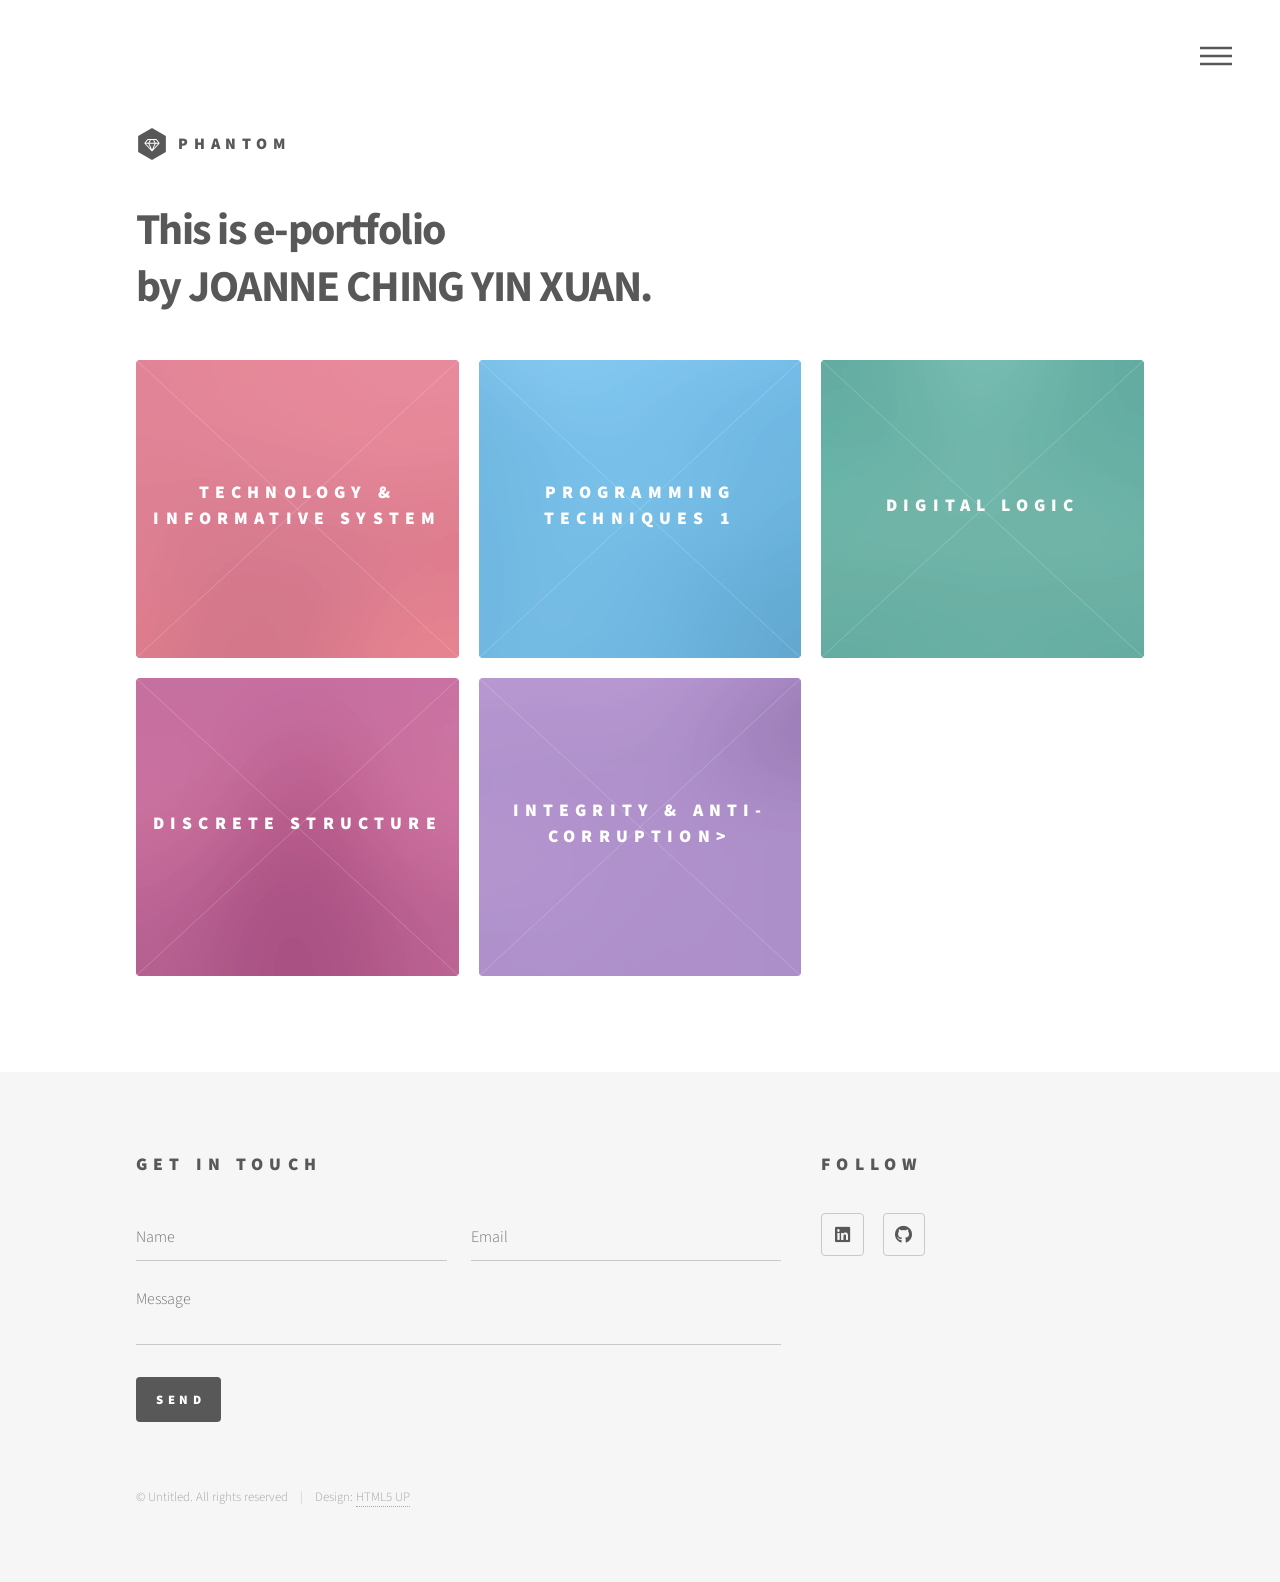
==== index.html @ 280d4071 "Add files via upload" ====
<!DOCTYPE HTML>
<!--
	Phantom by HTML5 UP
	html5up.net | @ajlkn
	Free for personal and commercial use under the CCA 3.0 license (html5up.net/license)
-->
<html>
	<head>
		<title>Hello welcome to E-portfolio website by JOANNE CHING YIN XUAN</title>
		<meta charset="utf-8" />
		<meta name="viewport" content="width=device-width, initial-scale=1, user-scalable=no" />
		<link rel="stylesheet" href="assets/css/main.css" />
		<noscript><link rel="stylesheet" href="assets/css/noscript.css" /></noscript>
	</head>
	<body class="is-preload">
		<!-- Wrapper -->
			<div id="wrapper">

				<!-- Header -->
					<header id="header">
						<div class="inner">

							<!-- Logo -->
								<a href="index.html" class="logo">
									<span class="symbol"><img src="images/logo.svg" alt="" /></span><span class="title">Phantom</span>
								</a>
							</a>

							<!-- Nav -->
								<nav>
									<ul>
										<li><a href="#menu">Menu</a></li>
									</ul>
								</nav>

						</div>
					</header>

				<!-- Menu -->
					<nav id="menu">
						<h2>Menu</h2>
						<ul>
							<li><a href="index.html">Home</a></li>
							<li><a href="TIS.html">Technology&Informative System</a></li>
							<li><a href="Programming.html">Programming Techniques</a></li>
							<li><a href="DigitalLogic.html">Digital Logic</a></li>
							<li><a href="Discrete.html">Discrete Structure</a></li>
							<li><a href="aboutme.html">About me</a></li>
					
						</ul>
					</nav>



				<!-- Main -->
					<div id="main">
						<div class="inner">
							<header>
								<h1>This is e-portfolio<br />
								by JOANNE CHING YIN XUAN</a>.</h1>
							
							</header>
							<section class="tiles">
								<article class="style1">
									<span class="image">
										<img src="images/pic01.jpg" alt="" />
									</span>
									<a href="TIS.html">
										<h2>TECHNOLOGY & INFORMATIVE SYSTEM</h2>
										<div class="content">
											<p>Technology and information systems have been both hands-on and fascinating. It has taught me not just about technology but also about innovative ways to apply it, which has driven my interest for continuous improvements.</p>
										</div>
									</a>
								</article>
								<article class="style2">
									<span class="image">
										<img src="images/pic02.jpg" alt="" />
									</span>
									<a href="Programming.html">
										<h2>PROGRAMMING TECHNIQUES 1</h2>
										<div class="content">
											<p>Programming Techniques 1 is about doing practical coding exercises to improved understanding of how to apply the techniques in real-world situations.</p>
										</div>
									</a>
								</article>
								<article class="style3">
									<span class="image">
										<img src="images/pic03.jpg" alt="" />
									</span>
									<a href="DigitalLogic.html">
										<h2>DIGITAL LOGIC</h2>
										<div class="content">
											<p>Studying Digital Logic was similar to taking a look at how computers operate. We looked at codes, integers, and logic gates which is a type of decision-maker.</p>
										</div>
									</a>
								</article>
								<article class="style4">
									<span class="image">
										<img src="images/pic04.jpg" alt="" />
									</span>
									<a href="Discrete.html">
										<h2>DISCRETE STRUCTURE</h2>
										<div class="content">
											<p>Discrete Structures include functions, set theory, counting, probability, graph theory, and finite automata,fundamentals of how computers manipulate and arrange data.</p>
										</div>
									</a>
								</article>
								<article class="style5">
									<span class="image">
										<img src="images/pic05.jpg" alt="" />
									</span>
									<a href="Integrity.html">
										<h2>INTEGRITY & ANTI-CORRUPTION></h2>
										<div class="content">
											<p>Integrity&anti-corruption subject Knowledge gained has influenced my understanding of the value of integrity and the part that each person can play in creating an atmosphere free from corruption..</p>
										</div>
									</a>
								</article>
								<article class="style4">
									<span class="image">
										<img src="https://clipartcraft.com/images/thinking-emoji-transparent-thonk-6.png" alt="" />
									</span>
									<a href="aboutme.html">
										<h2>About me</h2>
										<div class="content">
										
										</div>
									</a>
								
						</div>
					</div>

				<!-- Footer -->
					<footer id="footer">
						<div class="inner">
							<section>
								<h2>Get in touch</h2>
								<form method="post" action="#">
									<div class="fields">
										<div class="field half">
											<input type="text" name="name" id="name" placeholder="Name" />
										</div>
										<div class="field half">
											<input type="email" name="email" id="email" placeholder="Email" />
										</div>
										<div class="field">
											<textarea name="message" id="message" placeholder="Message"></textarea>
										</div>
									</div>
									<ul class="actions">
										<li><input type="submit" value="Send" class="primary" /></li>
									</ul>
								</form>
							</section>
							<section>
								<h2>Follow</h2>
								<ul class="icons">
									
									
									
									<li><a href="https://www.linkedin.com/in/hey-joanne-972b8b269/" class="icon brands style2 fa-linkedin"><span class="label">Linkedin</span></a></li>
									<li><a href="https://github.com/JOANNE-321/JOANNE-321" class="icon brands style2 fa-github"><span class="label">GitHub</span></a></li>
					
								</ul>
							</section>
							<ul class="copyright">
								<li>&copy; Untitled. All rights reserved</li><li>Design: <a href="http://html5up.net">HTML5 UP</a></li>
							</ul>
						</div>
					</footer>

			</div>

		<!-- Scripts -->
			<script src="assets/js/jquery.min.js"></script>
			<script src="assets/js/browser.min.js"></script>
			<script src="assets/js/breakpoints.min.js"></script>
			<script src="assets/js/util.js"></script>
			<script src="assets/js/main.js"></script>

	</body>
</html>
---- assets/css/main.css ----
@import url(fontawesome-all.min.css);
@import url("https://fonts.googleapis.com/css?family=Source+Sans+Pro:300,700,900");

/*
	Phantom by HTML5 UP
	html5up.net | @ajlkn
	Free for personal and commercial use under the CCA 3.0 license (html5up.net/license)
*/

html, body, div, span, applet, object,
iframe, h1, h2, h3, h4, h5, h6, p, blockquote,
pre, a, abbr, acronym, address, big, cite,
code, del, dfn, em, img, ins, kbd, q, s, samp,
small, strike, strong, sub, sup, tt, var, b,
u, i, center, dl, dt, dd, ol, ul, li, fieldset,
form, label, legend, table, caption, tbody,
tfoot, thead, tr, th, td, article, aside,
canvas, details, embed, figure, figcaption,
footer, header, hgroup, menu, nav, output, ruby,
section, summary, time, mark, audio, video {
	margin: 0;
	padding: 0;
	border: 0;
	font-size: 100%;
	font: inherit;
	vertical-align: baseline;}

article, aside, details, figcaption, figure,
footer, header, hgroup, menu, nav, section {
	display: block;}

body {
	line-height: 1;
}

ol, ul {
	list-style: none;
}

blockquote, q {
	quotes: none;
}

	blockquote:before, blockquote:after, q:before, q:after {
		content: '';
		content: none;
	}

table {
	border-collapse: collapse;
	border-spacing: 0;
}

body {
	-webkit-text-size-adjust: none;
}

mark {
	background-color: transparent;
	color: inherit;
}

input::-moz-focus-inner {
	border: 0;
	padding: 0;
}

input, select, textarea {
	-moz-appearance: none;
	-webkit-appearance: none;
	-ms-appearance: none;
	appearance: none;
}

/* Basic */

	@-ms-viewport {
		width: device-width;
	}

	body {
		-ms-overflow-style: scrollbar;
	}

	@media screen and (max-width: 480px) {

		html, body {
			min-width: 320px;
		}

	}

	html {
		box-sizing: border-box;
	}

	*, *:before, *:after {
		box-sizing: inherit;
	}

	body {
		background: #ffffff;
	}

		body.is-preload *, body.is-preload *:before, body.is-preload *:after {
			-moz-animation: none !important;
			-webkit-animation: none !important;
			-ms-animation: none !important;
			animation: none !important;
			-moz-transition: none !important;
			-webkit-transition: none !important;
			-ms-transition: none !important;
			transition: none !important;
		}

/* Type */

	body, input, select, textarea {
		color: #585858;
		font-family: "Source Sans Pro", Helvetica, sans-serif;
		font-size: 16pt;
		font-weight: 300;
		line-height: 1.75;
	}

		@media screen and (max-width: 1680px) {

			body, input, select, textarea {
				font-size: 14pt;
			}

		}

		@media screen and (max-width: 1280px) {

			body, input, select, textarea {
				font-size: 12pt;
			}

		}

	a {
		-moz-transition: border-bottom-color 0.2s ease, color 0.2s ease;
		-webkit-transition: border-bottom-color 0.2s ease, color 0.2s ease;
		-ms-transition: border-bottom-color 0.2s ease, color 0.2s ease;
		transition: border-bottom-color 0.2s ease, color 0.2s ease;
		text-decoration: none;
		color: #585858;
		border-bottom: dotted 1px rgba(88, 88, 88, 0.5);
	}

		a:hover {
			border-bottom-color: transparent;
			color: #f2849e !important;
		}

	strong, b {
		font-weight: 900;
	}

	em, i {
		font-style: italic;
	}

	p {
		margin: 0 0 2em 0;
	}

	h1 {
		font-size: 2.75em;
		font-weight: 700;
		line-height: 1.3;
		margin: 0 0 1em 0;
		letter-spacing: -0.035em;
	}

		h1 a {
			color: inherit;
		}

		@media screen and (max-width: 736px) {

			h1 {
				font-size: 2em;
				margin: 0 0 1em 0;
			}

		}

		@media screen and (max-width: 360px) {

			h1 {
				font-size: 1.75em;
			}

		}

	h2, h3, h4, h5, h6 {
		font-weight: 900;
		line-height: 1.5;
		margin: 0 0 2em 0;
		text-transform: uppercase;
		letter-spacing: 0.35em;
	}

		h2 a, h3 a, h4 a, h5 a, h6 a {
			color: inherit;
		}

	h2 {
		font-size: 1.1em;
	}

	h3 {
		font-size: 1em;
	}

	h4 {
		font-size: 0.8em;
	}

	h5 {
		font-size: 0.8em;
	}

	h6 {
		font-size: 0.8em;
	}

	@media screen and (max-width: 980px) {

		h1 br, h2 br, h3 br, h4 br, h5 br, h6 br {
			display: none;
		}

	}

	@media screen and (max-width: 736px) {

		h2 {
			font-size: 1em;
		}

		h3 {
			font-size: 0.8em;
		}

	}

	sub {
		font-size: 0.8em;
		position: relative;
		top: 0.5em;
	}

	sup {
		font-size: 0.8em;
		position: relative;
		top: -0.5em;
	}

	blockquote {
		border-left: solid 4px #c9c9c9;
		font-style: italic;
		margin: 0 0 2em 0;
		padding: 0.5em 0 0.5em 2em;
	}

	code {
		background: rgba(144, 144, 144, 0.075);
		border-radius: 4px;
		border: solid 1px #c9c9c9;
		font-family: "Courier New", monospace;
		font-size: 0.9em;
		margin: 0 0.25em;
		padding: 0.25em 0.65em;
	}

	pre {
		-webkit-overflow-scrolling: touch;
		font-family: "Courier New", monospace;
		font-size: 0.9em;
		margin: 0 0 2em 0;
	}

		pre code {
			display: block;
			line-height: 1.75;
			padding: 1em 1.5em;
			overflow-x: auto;
		}

	hr {
		border: 0;
		border-bottom: solid 1px #c9c9c9;
		margin: 2em 0;
	}

		hr.major {
			margin: 3em 0;
		}

	.align-left {
		text-align: left;
	}

	.align-center {
		text-align: center;
	}

	.align-right {
		text-align: right;
	}

/* Row */

	.row {
		display: flex;
		flex-wrap: wrap;
		box-sizing: border-box;
		align-items: stretch;
	}

		.row > * {
			box-sizing: border-box;
		}

		.row.gtr-uniform > * > :last-child {
			margin-bottom: 0;
		}

		.row.aln-left {
			justify-content: flex-start;
		}

		.row.aln-center {
			justify-content: center;
		}

		.row.aln-right {
			justify-content: flex-end;
		}

		.row.aln-top {
			align-items: flex-start;
		}

		.row.aln-middle {
			align-items: center;
		}

		.row.aln-bottom {
			align-items: flex-end;
		}

		.row > .imp {
			order: -1;
		}

		.row > .col-1 {
			width: 8.33333%;
		}

		.row > .off-1 {
			margin-left: 8.33333%;
		}

		.row > .col-2 {
			width: 16.66667%;
		}

		.row > .off-2 {
			margin-left: 16.66667%;
		}

		.row > .col-3 {
			width: 25%;
		}

		.row > .off-3 {
			margin-left: 25%;
		}

		.row > .col-4 {
			width: 33.33333%;
		}

		.row > .off-4 {
			margin-left: 33.33333%;
		}

		.row > .col-5 {
			width: 41.66667%;
		}

		.row > .off-5 {
			margin-left: 41.66667%;
		}

		.row > .col-6 {
			width: 50%;
		}

		.row > .off-6 {
			margin-left: 50%;
		}

		.row > .col-7 {
			width: 58.33333%;
		}

		.row > .off-7 {
			margin-left: 58.33333%;
		}

		.row > .col-8 {
			width: 66.66667%;
		}

		.row > .off-8 {
			margin-left: 66.66667%;
		}

		.row > .col-9 {
			width: 75%;
		}

		.row > .off-9 {
			margin-left: 75%;
		}

		.row > .col-10 {
			width: 83.33333%;
		}

		.row > .off-10 {
			margin-left: 83.33333%;
		}

		.row > .col-11 {
			width: 91.66667%;
		}

		.row > .off-11 {
			margin-left: 91.66667%;
		}

		.row > .col-12 {
			width: 100%;
		}

		.row > .off-12 {
			margin-left: 100%;
		}

		.row.gtr-0 {
			margin-top: 0;
			margin-left: 0em;
		}

			.row.gtr-0 > * {
				padding: 0 0 0 0em;
			}

			.row.gtr-0.gtr-uniform {
				margin-top: 0em;
			}

				.row.gtr-0.gtr-uniform > * {
					padding-top: 0em;
				}

		.row.gtr-25 {
			margin-top: 0;
			margin-left: -0.5em;
		}

			.row.gtr-25 > * {
				padding: 0 0 0 0.5em;
			}

			.row.gtr-25.gtr-uniform {
				margin-top: -0.5em;
			}

				.row.gtr-25.gtr-uniform > * {
					padding-top: 0.5em;
				}

		.row.gtr-50 {
			margin-top: 0;
			margin-left: -1em;
		}

			.row.gtr-50 > * {
				padding: 0 0 0 1em;
			}

			.row.gtr-50.gtr-uniform {
				margin-top: -1em;
			}

				.row.gtr-50.gtr-uniform > * {
					padding-top: 1em;
				}

		.row {
			margin-top: 0;
			margin-left: -2em;
		}

			.row > * {
				padding: 0 0 0 2em;
			}

			.row.gtr-uniform {
				margin-top: -2em;
			}

				.row.gtr-uniform > * {
					padding-top: 2em;
				}

		.row.gtr-150 {
			margin-top: 0;
			margin-left: -3em;
		}

			.row.gtr-150 > * {
				padding: 0 0 0 3em;
			}

			.row.gtr-150.gtr-uniform {
				margin-top: -3em;
			}

				.row.gtr-150.gtr-uniform > * {
					padding-top: 3em;
				}

		.row.gtr-200 {
			margin-top: 0;
			margin-left: -4em;
		}

			.row.gtr-200 > * {
				padding: 0 0 0 4em;
			}

			.row.gtr-200.gtr-uniform {
				margin-top: -4em;
			}

				.row.gtr-200.gtr-uniform > * {
					padding-top: 4em;
				}

		@media screen and (max-width: 1680px) {

			.row {
				display: flex;
				flex-wrap: wrap;
				box-sizing: border-box;
				align-items: stretch;
			}

				.row > * {
					box-sizing: border-box;
				}

				.row.gtr-uniform > * > :last-child {
					margin-bottom: 0;
				}

				.row.aln-left {
					justify-content: flex-start;
				}

				.row.aln-center {
					justify-content: center;
				}

				.row.aln-right {
					justify-content: flex-end;
				}

				.row.aln-top {
					align-items: flex-start;
				}

				.row.aln-middle {
					align-items: center;
				}

				.row.aln-bottom {
					align-items: flex-end;
				}

				.row > .imp-xlarge {
					order: -1;
				}

				.row > .col-1-xlarge {
					width: 8.33333%;
				}

				.row > .off-1-xlarge {
					margin-left: 8.33333%;
				}

				.row > .col-2-xlarge {
					width: 16.66667%;
				}

				.row > .off-2-xlarge {
					margin-left: 16.66667%;
				}

				.row > .col-3-xlarge {
					width: 25%;
				}

				.row > .off-3-xlarge {
					margin-left: 25%;
				}

				.row > .col-4-xlarge {
					width: 33.33333%;
				}

				.row > .off-4-xlarge {
					margin-left: 33.33333%;
				}

				.row > .col-5-xlarge {
					width: 41.66667%;
				}

				.row > .off-5-xlarge {
					margin-left: 41.66667%;
				}

				.row > .col-6-xlarge {
					width: 50%;
				}

				.row > .off-6-xlarge {
					margin-left: 50%;
				}

				.row > .col-7-xlarge {
					width: 58.33333%;
				}

				.row > .off-7-xlarge {
					margin-left: 58.33333%;
				}

				.row > .col-8-xlarge {
					width: 66.66667%;
				}

				.row > .off-8-xlarge {
					margin-left: 66.66667%;
				}

				.row > .col-9-xlarge {
					width: 75%;
				}

				.row > .off-9-xlarge {
					margin-left: 75%;
				}

				.row > .col-10-xlarge {
					width: 83.33333%;
				}

				.row > .off-10-xlarge {
					margin-left: 83.33333%;
				}

				.row > .col-11-xlarge {
					width: 91.66667%;
				}

				.row > .off-11-xlarge {
					margin-left: 91.66667%;
				}

				.row > .col-12-xlarge {
					width: 100%;
				}

				.row > .off-12-xlarge {
					margin-left: 100%;
				}

				.row.gtr-0 {
					margin-top: 0;
					margin-left: 0em;
				}

					.row.gtr-0 > * {
						padding: 0 0 0 0em;
					}

					.row.gtr-0.gtr-uniform {
						margin-top: 0em;
					}

						.row.gtr-0.gtr-uniform > * {
							padding-top: 0em;
						}

				.row.gtr-25 {
					margin-top: 0;
					margin-left: -0.5em;
				}

					.row.gtr-25 > * {
						padding: 0 0 0 0.5em;
					}

					.row.gtr-25.gtr-uniform {
						margin-top: -0.5em;
					}

						.row.gtr-25.gtr-uniform > * {
							padding-top: 0.5em;
						}

				.row.gtr-50 {
					margin-top: 0;
					margin-left: -1em;
				}

					.row.gtr-50 > * {
						padding: 0 0 0 1em;
					}

					.row.gtr-50.gtr-uniform {
						margin-top: -1em;
					}

						.row.gtr-50.gtr-uniform > * {
							padding-top: 1em;
						}

				.row {
					margin-top: 0;
					margin-left: -2em;
				}

					.row > * {
						padding: 0 0 0 2em;
					}

					.row.gtr-uniform {
						margin-top: -2em;
					}

						.row.gtr-uniform > * {
							padding-top: 2em;
						}

				.row.gtr-150 {
					margin-top: 0;
					margin-left: -3em;
				}

					.row.gtr-150 > * {
						padding: 0 0 0 3em;
					}

					.row.gtr-150.gtr-uniform {
						margin-top: -3em;
					}

						.row.gtr-150.gtr-uniform > * {
							padding-top: 3em;
						}

				.row.gtr-200 {
					margin-top: 0;
					margin-left: -4em;
				}

					.row.gtr-200 > * {
						padding: 0 0 0 4em;
					}

					.row.gtr-200.gtr-uniform {
						margin-top: -4em;
					}

						.row.gtr-200.gtr-uniform > * {
							padding-top: 4em;
						}

		}

		@media screen and (max-width: 1280px) {

			.row {
				display: flex;
				flex-wrap: wrap;
				box-sizing: border-box;
				align-items: stretch;
			}

				.row > * {
					box-sizing: border-box;
				}

				.row.gtr-uniform > * > :last-child {
					margin-bottom: 0;
				}

				.row.aln-left {
					justify-content: flex-start;
				}

				.row.aln-center {
					justify-content: center;
				}

				.row.aln-right {
					justify-content: flex-end;
				}

				.row.aln-top {
					align-items: flex-start;
				}

				.row.aln-middle {
					align-items: center;
				}

				.row.aln-bottom {
					align-items: flex-end;
				}

				.row > .imp-large {
					order: -1;
				}

				.row > .col-1-large {
					width: 8.33333%;
				}

				.row > .off-1-large {
					margin-left: 8.33333%;
				}

				.row > .col-2-large {
					width: 16.66667%;
				}

				.row > .off-2-large {
					margin-left: 16.66667%;
				}

				.row > .col-3-large {
					width: 25%;
				}

				.row > .off-3-large {
					margin-left: 25%;
				}

				.row > .col-4-large {
					width: 33.33333%;
				}

				.row > .off-4-large {
					margin-left: 33.33333%;
				}

				.row > .col-5-large {
					width: 41.66667%;
				}

				.row > .off-5-large {
					margin-left: 41.66667%;
				}

				.row > .col-6-large {
					width: 50%;
				}

				.row > .off-6-large {
					margin-left: 50%;
				}

				.row > .col-7-large {
					width: 58.33333%;
				}

				.row > .off-7-large {
					margin-left: 58.33333%;
				}

				.row > .col-8-large {
					width: 66.66667%;
				}

				.row > .off-8-large {
					margin-left: 66.66667%;
				}

				.row > .col-9-large {
					width: 75%;
				}

				.row > .off-9-large {
					margin-left: 75%;
				}

				.row > .col-10-large {
					width: 83.33333%;
				}

				.row > .off-10-large {
					margin-left: 83.33333%;
				}

				.row > .col-11-large {
					width: 91.66667%;
				}

				.row > .off-11-large {
					margin-left: 91.66667%;
				}

				.row > .col-12-large {
					width: 100%;
				}

				.row > .off-12-large {
					margin-left: 100%;
				}

				.row.gtr-0 {
					margin-top: 0;
					margin-left: 0em;
				}

					.row.gtr-0 > * {
						padding: 0 0 0 0em;
					}

					.row.gtr-0.gtr-uniform {
						margin-top: 0em;
					}

						.row.gtr-0.gtr-uniform > * {
							padding-top: 0em;
						}

				.row.gtr-25 {
					margin-top: 0;
					margin-left: -0.5em;
				}

					.row.gtr-25 > * {
						padding: 0 0 0 0.5em;
					}

					.row.gtr-25.gtr-uniform {
						margin-top: -0.5em;
					}

						.row.gtr-25.gtr-uniform > * {
							padding-top: 0.5em;
						}

				.row.gtr-50 {
					margin-top: 0;
					margin-left: -1em;
				}

					.row.gtr-50 > * {
						padding: 0 0 0 1em;
					}

					.row.gtr-50.gtr-uniform {
						margin-top: -1em;
					}

						.row.gtr-50.gtr-uniform > * {
							padding-top: 1em;
						}

				.row {
					margin-top: 0;
					margin-left: -2em;
				}

					.row > * {
						padding: 0 0 0 2em;
					}

					.row.gtr-uniform {
						margin-top: -2em;
					}

						.row.gtr-uniform > * {
							padding-top: 2em;
						}

				.row.gtr-150 {
					margin-top: 0;
					margin-left: -3em;
				}

					.row.gtr-150 > * {
						padding: 0 0 0 3em;
					}

					.row.gtr-150.gtr-uniform {
						margin-top: -3em;
					}

						.row.gtr-150.gtr-uniform > * {
							padding-top: 3em;
						}

				.row.gtr-200 {
					margin-top: 0;
					margin-left: -4em;
				}

					.row.gtr-200 > * {
						padding: 0 0 0 4em;
					}

					.row.gtr-200.gtr-uniform {
						margin-top: -4em;
					}

						.row.gtr-200.gtr-uniform > * {
							padding-top: 4em;
						}

		}

		@media screen and (max-width: 980px) {

			.row {
				display: flex;
				flex-wrap: wrap;
				box-sizing: border-box;
				align-items: stretch;
			}

				.row > * {
					box-sizing: border-box;
				}

				.row.gtr-uniform > * > :last-child {
					margin-bottom: 0;
				}

				.row.aln-left {
					justify-content: flex-start;
				}

				.row.aln-center {
					justify-content: center;
				}

				.row.aln-right {
					justify-content: flex-end;
				}

				.row.aln-top {
					align-items: flex-start;
				}

				.row.aln-middle {
					align-items: center;
				}

				.row.aln-bottom {
					align-items: flex-end;
				}

				.row > .imp-medium {
					order: -1;
				}

				.row > .col-1-medium {
					width: 8.33333%;
				}

				.row > .off-1-medium {
					margin-left: 8.33333%;
				}

				.row > .col-2-medium {
					width: 16.66667%;
				}

				.row > .off-2-medium {
					margin-left: 16.66667%;
				}

				.row > .col-3-medium {
					width: 25%;
				}

				.row > .off-3-medium {
					margin-left: 25%;
				}

				.row > .col-4-medium {
					width: 33.33333%;
				}

				.row > .off-4-medium {
					margin-left: 33.33333%;
				}

				.row > .col-5-medium {
					width: 41.66667%;
				}

				.row > .off-5-medium {
					margin-left: 41.66667%;
				}

				.row > .col-6-medium {
					width: 50%;
				}

				.row > .off-6-medium {
					margin-left: 50%;
				}

				.row > .col-7-medium {
					width: 58.33333%;
				}

				.row > .off-7-medium {
					margin-left: 58.33333%;
				}

				.row > .col-8-medium {
					width: 66.66667%;
				}

				.row > .off-8-medium {
					margin-left: 66.66667%;
				}

				.row > .col-9-medium {
					width: 75%;
				}

				.row > .off-9-medium {
					margin-left: 75%;
				}

				.row > .col-10-medium {
					width: 83.33333%;
				}

				.row > .off-10-medium {
					margin-left: 83.33333%;
				}

				.row > .col-11-medium {
					width: 91.66667%;
				}

				.row > .off-11-medium {
					margin-left: 91.66667%;
				}

				.row > .col-12-medium {
					width: 100%;
				}

				.row > .off-12-medium {
					margin-left: 100%;
				}

				.row.gtr-0 {
					margin-top: 0;
					margin-left: 0em;
				}

					.row.gtr-0 > * {
						padding: 0 0 0 0em;
					}

					.row.gtr-0.gtr-uniform {
						margin-top: 0em;
					}

						.row.gtr-0.gtr-uniform > * {
							padding-top: 0em;
						}

				.row.gtr-25 {
					margin-top: 0;
					margin-left: -0.375em;
				}

					.row.gtr-25 > * {
						padding: 0 0 0 0.375em;
					}

					.row.gtr-25.gtr-uniform {
						margin-top: -0.375em;
					}

						.row.gtr-25.gtr-uniform > * {
							padding-top: 0.375em;
						}

				.row.gtr-50 {
					margin-top: 0;
					margin-left: -0.75em;
				}

					.row.gtr-50 > * {
						padding: 0 0 0 0.75em;
					}

					.row.gtr-50.gtr-uniform {
						margin-top: -0.75em;
					}

						.row.gtr-50.gtr-uniform > * {
							padding-top: 0.75em;
						}

				.row {
					margin-top: 0;
					margin-left: -1.5em;
				}

					.row > * {
						padding: 0 0 0 1.5em;
					}

					.row.gtr-uniform {
						margin-top: -1.5em;
					}

						.row.gtr-uniform > * {
							padding-top: 1.5em;
						}

				.row.gtr-150 {
					margin-top: 0;
					margin-left: -2.25em;
				}

					.row.gtr-150 > * {
						padding: 0 0 0 2.25em;
					}

					.row.gtr-150.gtr-uniform {
						margin-top: -2.25em;
					}

						.row.gtr-150.gtr-uniform > * {
							padding-top: 2.25em;
						}

				.row.gtr-200 {
					margin-top: 0;
					margin-left: -3em;
				}

					.row.gtr-200 > * {
						padding: 0 0 0 3em;
					}

					.row.gtr-200.gtr-uniform {
						margin-top: -3em;
					}

						.row.gtr-200.gtr-uniform > * {
							padding-top: 3em;
						}

		}

		@media screen and (max-width: 736px) {

			.row {
				display: flex;
				flex-wrap: wrap;
				box-sizing: border-box;
				align-items: stretch;
			}

				.row > * {
					box-sizing: border-box;
				}

				.row.gtr-uniform > * > :last-child {
					margin-bottom: 0;
				}

				.row.aln-left {
					justify-content: flex-start;
				}

				.row.aln-center {
					justify-content: center;
				}

				.row.aln-right {
					justify-content: flex-end;
				}

				.row.aln-top {
					align-items: flex-start;
				}

				.row.aln-middle {
					align-items: center;
				}

				.row.aln-bottom {
					align-items: flex-end;
				}

				.row > .imp-small {
					order: -1;
				}

				.row > .col-1-small {
					width: 8.33333%;
				}

				.row > .off-1-small {
					margin-left: 8.33333%;
				}

				.row > .col-2-small {
					width: 16.66667%;
				}

				.row > .off-2-small {
					margin-left: 16.66667%;
				}

				.row > .col-3-small {
					width: 25%;
				}

				.row > .off-3-small {
					margin-left: 25%;
				}

				.row > .col-4-small {
					width: 33.33333%;
				}

				.row > .off-4-small {
					margin-left: 33.33333%;
				}

				.row > .col-5-small {
					width: 41.66667%;
				}

				.row > .off-5-small {
					margin-left: 41.66667%;
				}

				.row > .col-6-small {
					width: 50%;
				}

				.row > .off-6-small {
					margin-left: 50%;
				}

				.row > .col-7-small {
					width: 58.33333%;
				}

				.row > .off-7-small {
					margin-left: 58.33333%;
				}

				.row > .col-8-small {
					width: 66.66667%;
				}

				.row > .off-8-small {
					margin-left: 66.66667%;
				}

				.row > .col-9-small {
					width: 75%;
				}

				.row > .off-9-small {
					margin-left: 75%;
				}

				.row > .col-10-small {
					width: 83.33333%;
				}

				.row > .off-10-small {
					margin-left: 83.33333%;
				}

				.row > .col-11-small {
					width: 91.66667%;
				}

				.row > .off-11-small {
					margin-left: 91.66667%;
				}

				.row > .col-12-small {
					width: 100%;
				}

				.row > .off-12-small {
					margin-left: 100%;
				}

				.row.gtr-0 {
					margin-top: 0;
					margin-left: 0em;
				}

					.row.gtr-0 > * {
						padding: 0 0 0 0em;
					}

					.row.gtr-0.gtr-uniform {
						margin-top: 0em;
					}

						.row.gtr-0.gtr-uniform > * {
							padding-top: 0em;
						}

				.row.gtr-25 {
					margin-top: 0;
					margin-left: -0.25em;
				}

					.row.gtr-25 > * {
						padding: 0 0 0 0.25em;
					}

					.row.gtr-25.gtr-uniform {
						margin-top: -0.25em;
					}

						.row.gtr-25.gtr-uniform > * {
							padding-top: 0.25em;
						}

				.row.gtr-50 {
					margin-top: 0;
					margin-left: -0.5em;
				}

					.row.gtr-50 > * {
						padding: 0 0 0 0.5em;
					}

					.row.gtr-50.gtr-uniform {
						margin-top: -0.5em;
					}

						.row.gtr-50.gtr-uniform > * {
							padding-top: 0.5em;
						}

				.row {
					margin-top: 0;
					margin-left: -1em;
				}

					.row > * {
						padding: 0 0 0 1em;
					}

					.row.gtr-uniform {
						margin-top: -1em;
					}

						.row.gtr-uniform > * {
							padding-top: 1em;
						}

				.row.gtr-150 {
					margin-top: 0;
					margin-left: -1.5em;
				}

					.row.gtr-150 > * {
						padding: 0 0 0 1.5em;
					}

					.row.gtr-150.gtr-uniform {
						margin-top: -1.5em;
					}

						.row.gtr-150.gtr-uniform > * {
							padding-top: 1.5em;
						}

				.row.gtr-200 {
					margin-top: 0;
					margin-left: -2em;
				}

					.row.gtr-200 > * {
						padding: 0 0 0 2em;
					}

					.row.gtr-200.gtr-uniform {
						margin-top: -2em;
					}

						.row.gtr-200.gtr-uniform > * {
							padding-top: 2em;
						}

		}

		@media screen and (max-width: 480px) {

			.row {
				display: flex;
				flex-wrap: wrap;
				box-sizing: border-box;
				align-items: stretch;
			}

				.row > * {
					box-sizing: border-box;
				}

				.row.gtr-uniform > * > :last-child {
					margin-bottom: 0;
				}

				.row.aln-left {
					justify-content: flex-start;
				}

				.row.aln-center {
					justify-content: center;
				}

				.row.aln-right {
					justify-content: flex-end;
				}

				.row.aln-top {
					align-items: flex-start;
				}

				.row.aln-middle {
					align-items: center;
				}

				.row.aln-bottom {
					align-items: flex-end;
				}

				.row > .imp-xsmall {
					order: -1;
				}

				.row > .col-1-xsmall {
					width: 8.33333%;
				}

				.row > .off-1-xsmall {
					margin-left: 8.33333%;
				}

				.row > .col-2-xsmall {
					width: 16.66667%;
				}

				.row > .off-2-xsmall {
					margin-left: 16.66667%;
				}

				.row > .col-3-xsmall {
					width: 25%;
				}

				.row > .off-3-xsmall {
					margin-left: 25%;
				}

				.row > .col-4-xsmall {
					width: 33.33333%;
				}

				.row > .off-4-xsmall {
					margin-left: 33.33333%;
				}

				.row > .col-5-xsmall {
					width: 41.66667%;
				}

				.row > .off-5-xsmall {
					margin-left: 41.66667%;
				}

				.row > .col-6-xsmall {
					width: 50%;
				}

				.row > .off-6-xsmall {
					margin-left: 50%;
				}

				.row > .col-7-xsmall {
					width: 58.33333%;
				}

				.row > .off-7-xsmall {
					margin-left: 58.33333%;
				}

				.row > .col-8-xsmall {
					width: 66.66667%;
				}

				.row > .off-8-xsmall {
					margin-left: 66.66667%;
				}

				.row > .col-9-xsmall {
					width: 75%;
				}

				.row > .off-9-xsmall {
					margin-left: 75%;
				}

				.row > .col-10-xsmall {
					width: 83.33333%;
				}

				.row > .off-10-xsmall {
					margin-left: 83.33333%;
				}

				.row > .col-11-xsmall {
					width: 91.66667%;
				}

				.row > .off-11-xsmall {
					margin-left: 91.66667%;
				}

				.row > .col-12-xsmall {
					width: 100%;
				}

				.row > .off-12-xsmall {
					margin-left: 100%;
				}

				.row.gtr-0 {
					margin-top: 0;
					margin-left: 0em;
				}

					.row.gtr-0 > * {
						padding: 0 0 0 0em;
					}

					.row.gtr-0.gtr-uniform {
						margin-top: 0em;
					}

						.row.gtr-0.gtr-uniform > * {
							padding-top: 0em;
						}

				.row.gtr-25 {
					margin-top: 0;
					margin-left: -0.25em;
				}

					.row.gtr-25 > * {
						padding: 0 0 0 0.25em;
					}

					.row.gtr-25.gtr-uniform {
						margin-top: -0.25em;
					}

						.row.gtr-25.gtr-uniform > * {
							padding-top: 0.25em;
						}

				.row.gtr-50 {
					margin-top: 0;
					margin-left: -0.5em;
				}

					.row.gtr-50 > * {
						padding: 0 0 0 0.5em;
					}

					.row.gtr-50.gtr-uniform {
						margin-top: -0.5em;
					}

						.row.gtr-50.gtr-uniform > * {
							padding-top: 0.5em;
						}

				.row {
					margin-top: 0;
					margin-left: -1em;
				}

					.row > * {
						padding: 0 0 0 1em;
					}

					.row.gtr-uniform {
						margin-top: -1em;
					}

						.row.gtr-uniform > * {
							padding-top: 1em;
						}

				.row.gtr-150 {
					margin-top: 0;
					margin-left: -1.5em;
				}

					.row.gtr-150 > * {
						padding: 0 0 0 1.5em;
					}

					.row.gtr-150.gtr-uniform {
						margin-top: -1.5em;
					}

						.row.gtr-150.gtr-uniform > * {
							padding-top: 1.5em;
						}

				.row.gtr-200 {
					margin-top: 0;
					margin-left: -2em;
				}

					.row.gtr-200 > * {
						padding: 0 0 0 2em;
					}

					.row.gtr-200.gtr-uniform {
						margin-top: -2em;
					}

						.row.gtr-200.gtr-uniform > * {
							padding-top: 2em;
						}

		}

/* Section/Article */

	section.special, article.special {
		text-align: center;
	}

	header p {
		margin-top: -1em;
	}

	@media screen and (max-width: 736px) {

		header p {
			margin-top: 0;
		}

	}

/* Icon */

	.icon {
		text-decoration: none;
		border-bottom: none;
		position: relative;
	}

		.icon:before {
			-moz-osx-font-smoothing: grayscale;
			-webkit-font-smoothing: antialiased;
			display: inline-block;
			font-style: normal;
			font-variant: normal;
			text-rendering: auto;
			line-height: 1;
			text-transform: none !important;
			font-family: 'Font Awesome 5 Free';
			font-weight: 400;
		}

		.icon > .label {
			display: none;
		}

		.icon:before {
			line-height: inherit;
		}

		.icon.solid:before {
			font-weight: 900;
		}

		.icon.brands:before {
			font-family: 'Font Awesome 5 Brands';
		}

		.icon.style2 {
			-moz-transition: background-color 0.2s ease-in-out, color 0.2s ease-in-out, border-color 0.2s ease-in-out;
			-webkit-transition: background-color 0.2s ease-in-out, color 0.2s ease-in-out, border-color 0.2s ease-in-out;
			-ms-transition: background-color 0.2s ease-in-out, color 0.2s ease-in-out, border-color 0.2s ease-in-out;
			transition: background-color 0.2s ease-in-out, color 0.2s ease-in-out, border-color 0.2s ease-in-out;
			background-color: transparent;
			border: solid 1px #c9c9c9;
			border-radius: 4px;
			width: 2.65em;
			height: 2.65em;
			display: inline-block;
			text-align: center;
			line-height: 2.65em;
			color: inherit;
		}

			.icon.style2:before {
				font-size: 1.1em;
			}

			.icon.style2:hover {
				color: #f2849e;
				border-color: #f2849e;
			}

			.icon.style2:active {
				background-color: rgba(242, 132, 158, 0.1);
			}

/* List */

	ol {
		list-style: decimal;
		margin: 0 0 2em 0;
		padding-left: 1.25em;
	}

		ol li {
			padding-left: 0.25em;
		}

	ul {
		list-style: disc;
		margin: 0 0 2em 0;
		padding-left: 1em;
	}

		ul li {
			padding-left: 0.5em;
		}

		ul.alt {
			list-style: none;
			padding-left: 0;
		}

			ul.alt li {
				border-top: solid 1px #c9c9c9;
				padding: 0.5em 0;
			}

				ul.alt li:first-child {
					border-top: 0;
					padding-top: 0;
				}

	dl {
		margin: 0 0 2em 0;
	}

		dl dt {
			display: block;
			font-weight: 900;
			margin: 0 0 1em 0;
		}

		dl dd {
			margin-left: 2em;
		}

/* Actions */

	ul.actions {
		display: -moz-flex;
		display: -webkit-flex;
		display: -ms-flex;
		display: flex;
		cursor: default;
		list-style: none;
		margin-left: -1em;
		padding-left: 0;
	}

		ul.actions li {
			padding: 0 0 0 1em;
			vertical-align: middle;
		}

		ul.actions.special {
			-moz-justify-content: center;
			-webkit-justify-content: center;
			-ms-justify-content: center;
			justify-content: center;
			width: 100%;
			margin-left: 0;
		}

			ul.actions.special li:first-child {
				padding-left: 0;
			}

		ul.actions.stacked {
			-moz-flex-direction: column;
			-webkit-flex-direction: column;
			-ms-flex-direction: column;
			flex-direction: column;
			margin-left: 0;
		}

			ul.actions.stacked li {
				padding: 1.3em 0 0 0;
			}

				ul.actions.stacked li:first-child {
					padding-top: 0;
				}

		ul.actions.fit {
			width: calc(100% + 1em);
		}

			ul.actions.fit li {
				-moz-flex-grow: 1;
				-webkit-flex-grow: 1;
				-ms-flex-grow: 1;
				flex-grow: 1;
				-moz-flex-shrink: 1;
				-webkit-flex-shrink: 1;
				-ms-flex-shrink: 1;
				flex-shrink: 1;
				width: 100%;
			}

				ul.actions.fit li > * {
					width: 100%;
				}

			ul.actions.fit.stacked {
				width: 100%;
			}

		@media screen and (max-width: 480px) {

			ul.actions:not(.fixed) {
				-moz-flex-direction: column;
				-webkit-flex-direction: column;
				-ms-flex-direction: column;
				flex-direction: column;
				margin-left: 0;
				width: 100% !important;
			}

				ul.actions:not(.fixed) li {
					-moz-flex-grow: 1;
					-webkit-flex-grow: 1;
					-ms-flex-grow: 1;
					flex-grow: 1;
					-moz-flex-shrink: 1;
					-webkit-flex-shrink: 1;
					-ms-flex-shrink: 1;
					flex-shrink: 1;
					padding: 1em 0 0 0;
					text-align: center;
					width: 100%;
				}

					ul.actions:not(.fixed) li > * {
						width: 100%;
					}

					ul.actions:not(.fixed) li:first-child {
						padding-top: 0;
					}

					ul.actions:not(.fixed) li input[type="submit"],
					ul.actions:not(.fixed) li input[type="reset"],
					ul.actions:not(.fixed) li input[type="button"],
					ul.actions:not(.fixed) li button,
					ul.actions:not(.fixed) li .button {
						width: 100%;
					}

						ul.actions:not(.fixed) li input[type="submit"].icon:before,
						ul.actions:not(.fixed) li input[type="reset"].icon:before,
						ul.actions:not(.fixed) li input[type="button"].icon:before,
						ul.actions:not(.fixed) li button.icon:before,
						ul.actions:not(.fixed) li .button.icon:before {
							margin-left: -0.5rem;
						}

		}

/* Icons */

	ul.icons {
		cursor: default;
		list-style: none;
		padding-left: 0;
		margin: -1em 0 2em -1em;
	}

		ul.icons li {
			display: inline-block;
			padding: 1em 0 0 1em;
		}

/* Form */

	form {
		margin: 0 0 2em 0;
		overflow-x: hidden;
	}

		form > :last-child {
			margin-bottom: 0;
		}

		form > .fields {
			display: -moz-flex;
			display: -webkit-flex;
			display: -ms-flex;
			display: flex;
			-moz-flex-wrap: wrap;
			-webkit-flex-wrap: wrap;
			-ms-flex-wrap: wrap;
			flex-wrap: wrap;
			width: calc(100% + 3em);
			margin: -1.5em 0 2em -1.5em;
		}

			form > .fields > .field {
				-moz-flex-grow: 0;
				-webkit-flex-grow: 0;
				-ms-flex-grow: 0;
				flex-grow: 0;
				-moz-flex-shrink: 0;
				-webkit-flex-shrink: 0;
				-ms-flex-shrink: 0;
				flex-shrink: 0;
				padding: 1.5em 0 0 1.5em;
				width: calc(100% - 1.5em);
			}

				form > .fields > .field.half {
					width: calc(50% - 0.75em);
				}

				form > .fields > .field.third {
					width: calc(100%/3 - 0.5em);
				}

				form > .fields > .field.quarter {
					width: calc(25% - 0.375em);
				}

		@media screen and (max-width: 480px) {

			form > .fields {
				width: calc(100% + 3em);
				margin: -1.5em 0 2em -1.5em;
			}

				form > .fields > .field {
					padding: 1.5em 0 0 1.5em;
					width: calc(100% - 1.5em);
				}

					form > .fields > .field.half {
						width: calc(100% - 1.5em);
					}

					form > .fields > .field.third {
						width: calc(100% - 1.5em);
					}

					form > .fields > .field.quarter {
						width: calc(100% - 1.5em);
					}

		}

	label {
		display: block;
		font-size: 0.9em;
		font-weight: 900;
		margin: 0 0 1em 0;
	}

	input[type="text"],
	input[type="password"],
	input[type="email"],
	input[type="tel"],
	select,
	textarea {
		-moz-appearance: none;
		-webkit-appearance: none;
		-ms-appearance: none;
		appearance: none;
		background-color: transparent;
		border: none;
		border-radius: 0;
		border-bottom: solid 1px #c9c9c9;
		color: inherit;
		display: block;
		outline: 0;
		padding: 0;
		text-decoration: none;
		width: 100%;
	}

		input[type="text"]:invalid,
		input[type="password"]:invalid,
		input[type="email"]:invalid,
		input[type="tel"]:invalid,
		select:invalid,
		textarea:invalid {
			box-shadow: none;
		}

		input[type="text"]:focus,
		input[type="password"]:focus,
		input[type="email"]:focus,
		input[type="tel"]:focus,
		select:focus,
		textarea:focus {
			border-bottom-color: #f2849e;
			box-shadow: inset 0 -1px 0 0 #f2849e;
		}

	select {
		background-image: url("data:image/svg+xml;charset=utf8,%3Csvg xmlns='http://www.w3.org/2000/svg' width='40' height='40' preserveAspectRatio='none' viewBox='0 0 40 40'%3E%3Cpath d='M9.4,12.3l10.4,10.4l10.4-10.4c0.2-0.2,0.5-0.4,0.9-0.4c0.3,0,0.6,0.1,0.9,0.4l3.3,3.3c0.2,0.2,0.4,0.5,0.4,0.9 c0,0.4-0.1,0.6-0.4,0.9L20.7,31.9c-0.2,0.2-0.5,0.4-0.9,0.4c-0.3,0-0.6-0.1-0.9-0.4L4.3,17.3c-0.2-0.2-0.4-0.5-0.4-0.9 c0-0.4,0.1-0.6,0.4-0.9l3.3-3.3c0.2-0.2,0.5-0.4,0.9-0.4S9.1,12.1,9.4,12.3z' fill='%23c9c9c9' /%3E%3C/svg%3E");
		background-size: 1.25rem;
		background-repeat: no-repeat;
		background-position: calc(100% - 1rem) center;
		height: 3em;
		padding-right: 3em;
		text-overflow: ellipsis;
	}

		select option {
			background: #ffffff;
		}

		select:focus::-ms-value {
			background-color: transparent;
		}

		select::-ms-expand {
			display: none;
		}

	input[type="text"],
	input[type="password"],
	input[type="email"],
	select {
		height: 3em;
	}

	textarea {
		padding: 0;
		min-height: 3.75em;
	}

	input[type="checkbox"],
	input[type="radio"] {
		-moz-appearance: none;
		-webkit-appearance: none;
		-ms-appearance: none;
		appearance: none;
		display: block;
		float: left;
		margin-right: -2em;
		opacity: 0;
		width: 1em;
		z-index: -1;
	}

		input[type="checkbox"] + label,
		input[type="radio"] + label {
			text-decoration: none;
			color: #585858;
			cursor: pointer;
			display: inline-block;
			font-size: 1em;
			font-weight: 300;
			padding-left: 2.55em;
			padding-right: 0.75em;
			position: relative;
		}

			input[type="checkbox"] + label:before,
			input[type="radio"] + label:before {
				-moz-osx-font-smoothing: grayscale;
				-webkit-font-smoothing: antialiased;
				display: inline-block;
				font-style: normal;
				font-variant: normal;
				text-rendering: auto;
				line-height: 1;
				text-transform: none !important;
				font-family: 'Font Awesome 5 Free';
				font-weight: 900;
			}

			input[type="checkbox"] + label:before,
			input[type="radio"] + label:before {
				border-radius: 4px;
				border: solid 1px #c9c9c9;
				content: '';
				display: inline-block;
				font-size: 0.8em;
				height: 2.25em;
				left: 0;
				line-height: 2.25em;
				position: absolute;
				text-align: center;
				top: 0;
				width: 2.25em;
			}

		input[type="checkbox"]:checked + label:before,
		input[type="radio"]:checked + label:before {
			background: #585858;
			border-color: #585858;
			color: #ffffff;
			content: '\f00c';
		}

		input[type="checkbox"]:focus + label:before,
		input[type="radio"]:focus + label:before {
			border-color: #f2849e;
			box-shadow: 0 0 0 1px #f2849e;
		}

	input[type="checkbox"] + label:before {
		border-radius: 4px;
	}

	input[type="radio"] + label:before {
		border-radius: 100%;
	}

/* Box */

	.box {
		border-radius: 4px;
		border: solid 1px #c9c9c9;
		margin-bottom: 2em;
		padding: 1.5em;
	}

		.box > :last-child,
		.box > :last-child > :last-child,
		.box > :last-child > :last-child > :last-child {
			margin-bottom: 0;
		}

		.box.alt {
			border: 0;
			border-radius: 0;
			padding: 0;
		}

/* Image */

	.image {
		border-radius: 4px;
		border: 0;
		display: inline-block;
		position: relative;
	}

		.image img {
			border-radius: 4px;
			display: block;
		}

		.image.left, .image.right {
			max-width: 40%;
		}

			.image.left img, .image.right img {
				width: 100%;
			}

		.image.left {
			float: left;
			padding: 0 1.5em 1em 0;
			top: 0.25em;
		}

		.image.right {
			float: right;
			padding: 0 0 1em 1.5em;
			top: 0.25em;
		}

		.image.fit {
			display: block;
			margin: 0 0 2em 0;
			width: 100%;
		}

			.image.fit img {
				width: 100%;
			}

		.image.main {
			display: block;
			margin: 0 0 3em 0;
			width: 100%;
		}

			.image.main img {
				width: 100%;
			}

			@media screen and (max-width: 736px) {

				.image.main {
					margin: 0 0 2em 0;
				}

			}

/* Table */

	.table-wrapper {
		-webkit-overflow-scrolling: touch;
		overflow-x: auto;
	}

	table {
		margin: 0 0 2em 0;
		width: 100%;
	}

		table tbody tr {
			border: solid 1px #c9c9c9;
			border-left: 0;
			border-right: 0;
		}

			table tbody tr:nth-child(2n + 1) {
				background-color: rgba(144, 144, 144, 0.075);
			}

		table td {
			padding: 0.75em 0.75em;
		}

		table th {
			font-size: 0.9em;
			font-weight: 900;
			padding: 0 0.75em 0.75em 0.75em;
			text-align: left;
		}

		table thead {
			border-bottom: solid 2px #c9c9c9;
		}

		table tfoot {
			border-top: solid 2px #c9c9c9;
		}

		table.alt {
			border-collapse: separate;
		}

			table.alt tbody tr td {
				border: solid 1px #c9c9c9;
				border-left-width: 0;
				border-top-width: 0;
			}

				table.alt tbody tr td:first-child {
					border-left-width: 1px;
				}

			table.alt tbody tr:first-child td {
				border-top-width: 1px;
			}

			table.alt thead {
				border-bottom: 0;
			}

			table.alt tfoot {
				border-top: 0;
			}

/* Button */

	input[type="submit"],
	input[type="reset"],
	input[type="button"],
	button,
	.button {
		-moz-appearance: none;
		-webkit-appearance: none;
		-ms-appearance: none;
		appearance: none;
		-moz-transition: background-color 0.2s ease-in-out, color 0.2s ease-in-out, box-shadow 0.2s ease-in-out;
		-webkit-transition: background-color 0.2s ease-in-out, color 0.2s ease-in-out, box-shadow 0.2s ease-in-out;
		-ms-transition: background-color 0.2s ease-in-out, color 0.2s ease-in-out, box-shadow 0.2s ease-in-out;
		transition: background-color 0.2s ease-in-out, color 0.2s ease-in-out, box-shadow 0.2s ease-in-out;
		background-color: transparent;
		border-radius: 4px;
		border: 0;
		box-shadow: inset 0 0 0 2px #585858;
		color: #585858 !important;
		cursor: pointer;
		display: inline-block;
		font-size: 0.8em;
		font-weight: 900;
		height: 3.5em;
		letter-spacing: 0.35em;
		line-height: 3.45em;
		overflow: hidden;
		padding: 0 1.25em 0 1.6em;
		text-align: center;
		text-decoration: none;
		text-overflow: ellipsis;
		text-transform: uppercase;
		white-space: nowrap;
	}

		input[type="submit"].icon:before,
		input[type="reset"].icon:before,
		input[type="button"].icon:before,
		button.icon:before,
		.button.icon:before {
			margin-right: 0.5em;
		}

		input[type="submit"].fit,
		input[type="reset"].fit,
		input[type="button"].fit,
		button.fit,
		.button.fit {
			width: 100%;
		}

		input[type="submit"]:hover,
		input[type="reset"]:hover,
		input[type="button"]:hover,
		button:hover,
		.button:hover {
			color: #f2849e !important;
			box-shadow: inset 0 0 0 2px #f2849e;
		}

		input[type="submit"]:active,
		input[type="reset"]:active,
		input[type="button"]:active,
		button:active,
		.button:active {
			background-color: rgba(242, 132, 158, 0.1);
		}

		input[type="submit"].small,
		input[type="reset"].small,
		input[type="button"].small,
		button.small,
		.button.small {
			font-size: 0.6em;
		}

		input[type="submit"].large,
		input[type="reset"].large,
		input[type="button"].large,
		button.large,
		.button.large {
			font-size: 1em;
		}

		input[type="submit"].primary,
		input[type="reset"].primary,
		input[type="button"].primary,
		button.primary,
		.button.primary {
			box-shadow: none;
			background-color: #585858;
			color: #ffffff !important;
		}

			input[type="submit"].primary:hover,
			input[type="reset"].primary:hover,
			input[type="button"].primary:hover,
			button.primary:hover,
			.button.primary:hover {
				background-color: #f2849e;
			}

			input[type="submit"].primary:active,
			input[type="reset"].primary:active,
			input[type="button"].primary:active,
			button.primary:active,
			.button.primary:active {
				background-color: #ee5f81;
			}

		input[type="submit"].disabled, input[type="submit"]:disabled,
		input[type="reset"].disabled,
		input[type="reset"]:disabled,
		input[type="button"].disabled,
		input[type="button"]:disabled,
		button.disabled,
		button:disabled,
		.button.disabled,
		.button:disabled {
			pointer-events: none;
			opacity: 0.25;
		}

/* Tiles */

	.tiles {
		display: -moz-flex;
		display: -webkit-flex;
		display: -ms-flex;
		display: flex;
		-moz-flex-wrap: wrap;
		-webkit-flex-wrap: wrap;
		-ms-flex-wrap: wrap;
		flex-wrap: wrap;
		postiion: relative;
		margin: -2.5em 0 0 -2.5em;
	}

		.tiles article {
			-moz-transition: -moz-transform 0.5s ease, opacity 0.5s ease;
			-webkit-transition: -webkit-transform 0.5s ease, opacity 0.5s ease;
			-ms-transition: -ms-transform 0.5s ease, opacity 0.5s ease;
			transition: transform 0.5s ease, opacity 0.5s ease;
			position: relative;
			width: calc(33.33333% - 2.5em);
			margin: 2.5em 0 0 2.5em;
		}

			.tiles article > .image {
				-moz-transition: -moz-transform 0.5s ease;
				-webkit-transition: -webkit-transform 0.5s ease;
				-ms-transition: -ms-transform 0.5s ease;
				transition: transform 0.5s ease;
				position: relative;
				display: block;
				width: 100%;
				border-radius: 4px;
				overflow: hidden;
			}

				.tiles article > .image img {
					display: block;
					width: 100%;
				}

				.tiles article > .image:before {
					pointer-events: none;
					-moz-transition: background-color 0.5s ease, opacity 0.5s ease;
					-webkit-transition: background-color 0.5s ease, opacity 0.5s ease;
					-ms-transition: background-color 0.5s ease, opacity 0.5s ease;
					transition: background-color 0.5s ease, opacity 0.5s ease;
					content: '';
					display: block;
					position: absolute;
					top: 0;
					left: 0;
					width: 100%;
					height: 100%;
					opacity: 1.0;
					z-index: 1;
					opacity: 0.8;
				}

				.tiles article > .image:after {
					pointer-events: none;
					-moz-transition: opacity 0.5s ease;
					-webkit-transition: opacity 0.5s ease;
					-ms-transition: opacity 0.5s ease;
					transition: opacity 0.5s ease;
					content: '';
					display: block;
					position: absolute;
					top: 0;
					left: 0;
					width: 100%;
					height: 100%;
					background-image: url("data:image/svg+xml;charset=utf8,%3Csvg xmlns='http://www.w3.org/2000/svg' width='100' height='100' viewBox='0 0 100 100' preserveAspectRatio='none'%3E%3Cstyle%3Eline %7B stroke-width: 0.25px%3B stroke: %23ffffff%3B %7D%3C/style%3E%3Cline x1='0' y1='0' x2='100' y2='100' /%3E%3Cline x1='100' y1='0' x2='0' y2='100' /%3E%3C/svg%3E");
					background-position: center;
					background-repeat: no-repeat;
					background-size: 100% 100%;
					opacity: 0.25;
					z-index: 2;
				}

			.tiles article > a {
				display: -moz-flex;
				display: -webkit-flex;
				display: -ms-flex;
				display: flex;
				-moz-flex-direction: column;
				-webkit-flex-direction: column;
				-ms-flex-direction: column;
				flex-direction: column;
				-moz-align-items: center;
				-webkit-align-items: center;
				-ms-align-items: center;
				align-items: center;
				-moz-justify-content: center;
				-webkit-justify-content: center;
				-ms-justify-content: center;
				justify-content: center;
				-moz-transition: background-color 0.5s ease, -moz-transform 0.5s ease;
				-webkit-transition: background-color 0.5s ease, -webkit-transform 0.5s ease;
				-ms-transition: background-color 0.5s ease, -ms-transform 0.5s ease;
				transition: background-color 0.5s ease, transform 0.5s ease;
				position: absolute;
				top: 0;
				left: 0;
				width: 100%;
				height: 100%;
				padding: 1em;
				border-radius: 4px;
				border-bottom: 0;
				color: #ffffff;
				text-align: center;
				text-decoration: none;
				z-index: 3;
			}

				.tiles article > a > :last-child {
					margin: 0;
				}

				.tiles article > a:hover {
					color: #ffffff !important;
				}

				.tiles article > a h2 {
					margin: 0;
				}

				.tiles article > a .content {
					-moz-transition: max-height 0.5s ease, opacity 0.5s ease;
					-webkit-transition: max-height 0.5s ease, opacity 0.5s ease;
					-ms-transition: max-height 0.5s ease, opacity 0.5s ease;
					transition: max-height 0.5s ease, opacity 0.5s ease;
					width: 100%;
					max-height: 0;
					line-height: 1.5;
					margin-top: 0.35em;
					opacity: 0;
				}

					.tiles article > a .content > :last-child {
						margin-bottom: 0;
					}

			.tiles article.style1 > .image:before {
				background-color: #f2849e;
			}

			.tiles article.style2 > .image:before {
				background-color: #7ecaf6;
			}

			.tiles article.style3 > .image:before {
				background-color: #7bd0c1;
			}

			.tiles article.style4 > .image:before {
				background-color: #c75b9b;
			}

			.tiles article.style5 > .image:before {
				background-color: #ae85ca;
			}

			.tiles article.style6 > .image:before {
				background-color: #8499e7;
			}

			body:not(.is-touch) .tiles article:hover > .image {
				-moz-transform: scale(1.1);
				-webkit-transform: scale(1.1);
				-ms-transform: scale(1.1);
				transform: scale(1.1);
			}

				body:not(.is-touch) .tiles article:hover > .image:before {
					background-color: #333333;
					opacity: 0.35;
				}

				body:not(.is-touch) .tiles article:hover > .image:after {
					opacity: 0;
				}

			body:not(.is-touch) .tiles article:hover .content {
				max-height: 15em;
				opacity: 1;
			}

		* + .tiles {
			margin-top: 2em;
		}

		body.is-preload .tiles article {
			-moz-transform: scale(0.9);
			-webkit-transform: scale(0.9);
			-ms-transform: scale(0.9);
			transform: scale(0.9);
			opacity: 0;
		}

		body.is-touch .tiles article .content {
			max-height: 15em;
			opacity: 1;
		}

		@media screen and (max-width: 1280px) {

			.tiles {
				margin: -1.25em 0 0 -1.25em;
			}

				.tiles article {
					width: calc(33.33333% - 1.25em);
					margin: 1.25em 0 0 1.25em;
				}

		}

		@media screen and (max-width: 980px) {

			.tiles {
				margin: -2.5em 0 0 -2.5em;
			}

				.tiles article {
					width: calc(50% - 2.5em);
					margin: 2.5em 0 0 2.5em;
				}

		}

		@media screen and (max-width: 736px) {

			.tiles {
				margin: -1.25em 0 0 -1.25em;
			}

				.tiles article {
					width: calc(50% - 1.25em);
					margin: 1.25em 0 0 1.25em;
				}

					.tiles article:hover > .image {
						-moz-transform: scale(1.0);
						-webkit-transform: scale(1.0);
						-ms-transform: scale(1.0);
						transform: scale(1.0);
					}

		}

		@media screen and (max-width: 480px) {

			.tiles {
				margin: 0;
			}

				.tiles article {
					width: 100%;
					margin: 1.25em 0 0 0;
				}

		}

/* Header */

	#header {
		padding: 8em 0 0.1em 0 ;
	}

		#header .logo {
			display: block;
			border-bottom: 0;
			color: inherit;
			font-weight: 900;
			letter-spacing: 0.35em;
			margin: 0 0 2.5em 0;
			text-decoration: none;
			text-transform: uppercase;
			display: inline-block;
		}

			#header .logo > * {
				display: inline-block;
				vertical-align: middle;
			}

			#header .logo .symbol {
				margin-right: 0.65em;
			}

				#header .logo .symbol img {
					display: block;
					width: 2em;
					height: 2em;
				}

		#header nav {
			position: fixed;
			right: 2em;
			top: 2em;
			z-index: 10000;
		}

			#header nav ul {
				display: -moz-flex;
				display: -webkit-flex;
				display: -ms-flex;
				display: flex;
				-moz-align-items: center;
				-webkit-align-items: center;
				-ms-align-items: center;
				align-items: center;
				list-style: none;
				margin: 0;
				padding: 0;
			}

				#header nav ul li {
					display: block;
					padding: 0;
				}

					#header nav ul li a {
						display: block;
						position: relative;
						height: 3em;
						line-height: 3em;
						padding: 0 1.5em;
						background-color: rgba(255, 255, 255, 0.5);
						border-radius: 4px;
						border: 0;
						font-size: 0.8em;
						font-weight: 900;
						letter-spacing: 0.35em;
						text-transform: uppercase;
					}

					#header nav ul li a[href="#menu"] {
						-webkit-tap-highlight-color: transparent;
						width: 4em;
						text-indent: 4em;
						font-size: 1em;
						overflow: hidden;
						padding: 0;
						white-space: nowrap;
					}

						#header nav ul li a[href="#menu"]:before, #header nav ul li a[href="#menu"]:after {
							-moz-transition: opacity 0.2s ease;
							-webkit-transition: opacity 0.2s ease;
							-ms-transition: opacity 0.2s ease;
							transition: opacity 0.2s ease;
							content: '';
							display: block;
							position: absolute;
							top: 0;
							left: 0;
							width: 100%;
							height: 100%;
							background-position: center;
							background-repeat: no-repeat;
							background-size: 2em 2em;
						}

						#header nav ul li a[href="#menu"]:before {
							background-image: url("data:image/svg+xml;charset=utf8,%3Csvg xmlns='http://www.w3.org/2000/svg' width='100' height='100' viewBox='0 0 100 100' preserveAspectRatio='none'%3E%3Cstyle%3Eline %7B stroke-width: 8px%3B stroke: %23f2849e%3B %7D%3C/style%3E%3Cline x1='0' y1='25' x2='100' y2='25' /%3E%3Cline x1='0' y1='50' x2='100' y2='50' /%3E%3Cline x1='0' y1='75' x2='100' y2='75' /%3E%3C/svg%3E");
							opacity: 0;
						}

						#header nav ul li a[href="#menu"]:after {
							background-image: url("data:image/svg+xml;charset=utf8,%3Csvg xmlns='http://www.w3.org/2000/svg' width='100' height='100' viewBox='0 0 100 100' preserveAspectRatio='none'%3E%3Cstyle%3Eline %7B stroke-width: 8px%3B stroke: %23585858%3B %7D%3C/style%3E%3Cline x1='0' y1='25' x2='100' y2='25' /%3E%3Cline x1='0' y1='50' x2='100' y2='50' /%3E%3Cline x1='0' y1='75' x2='100' y2='75' /%3E%3C/svg%3E");
							opacity: 1;
						}

						#header nav ul li a[href="#menu"]:hover:before {
							opacity: 1;
						}

						#header nav ul li a[href="#menu"]:hover:after {
							opacity: 0;
						}

		@media screen and (max-width: 736px) {

			#header {
				padding: 4em 0 0.1em 0 ;
			}

				#header nav {
					right: 0.5em;
					top: 0.5em;
				}

					#header nav ul li a[href="#menu"]:before, #header nav ul li a[href="#menu"]:after {
						background-size: 1.5em 1.5em;
					}

		}

/* Menu */

	#wrapper {
		-moz-transition: opacity 0.45s ease;
		-webkit-transition: opacity 0.45s ease;
		-ms-transition: opacity 0.45s ease;
		transition: opacity 0.45s ease;
		opacity: 1;
	}

	#menu {
		-moz-transform: translateX(22em);
		-webkit-transform: translateX(22em);
		-ms-transform: translateX(22em);
		transform: translateX(22em);
		-moz-transition: -moz-transform 0.45s ease, visibility 0.45s;
		-webkit-transition: -webkit-transform 0.45s ease, visibility 0.45s;
		-ms-transition: -ms-transform 0.45s ease, visibility 0.45s;
		transition: transform 0.45s ease, visibility 0.45s;
		position: fixed;
		top: 0;
		right: 0;
		width: 22em;
		max-width: 80%;
		height: 100%;
		-webkit-overflow-scrolling: touch;
		background: #585858;
		color: #ffffff;
		cursor: default;
		visibility: hidden;
		z-index: 10002;
	}

		#menu > .inner {
			-moz-transition: opacity 0.45s ease;
			-webkit-transition: opacity 0.45s ease;
			-ms-transition: opacity 0.45s ease;
			transition: opacity 0.45s ease;
			-webkit-overflow-scrolling: touch;
			position: absolute;
			top: 0;
			left: 0;
			width: 100%;
			height: 100%;
			padding: 2.75em;
			opacity: 0;
			overflow-y: auto;
		}

			#menu > .inner > ul {
				list-style: none;
				margin: 0 0 1em 0;
				padding: 0;
			}

				#menu > .inner > ul > li {
					padding: 0;
					border-top: solid 1px rgba(255, 255, 255, 0.15);
				}

					#menu > .inner > ul > li a {
						display: block;
						padding: 1em 0;
						line-height: 1.5;
						border: 0;
						color: inherit;
					}

					#menu > .inner > ul > li:first-child {
						border-top: 0;
						margin-top: -1em;
					}

		#menu > .close {
			-moz-transition: opacity 0.45s ease, -moz-transform 0.45s ease;
			-webkit-transition: opacity 0.45s ease, -webkit-transform 0.45s ease;
			-ms-transition: opacity 0.45s ease, -ms-transform 0.45s ease;
			transition: opacity 0.45s ease, transform 0.45s ease;
			-moz-transform: scale(0.25) rotate(180deg);
			-webkit-transform: scale(0.25) rotate(180deg);
			-ms-transform: scale(0.25) rotate(180deg);
			transform: scale(0.25) rotate(180deg);
			-webkit-tap-highlight-color: transparent;
			display: block;
			position: absolute;
			top: 2em;
			left: -6em;
			width: 6em;
			text-indent: 6em;
			height: 3em;
			border: 0;
			font-size: 1em;
			opacity: 0;
			overflow: hidden;
			padding: 0;
			white-space: nowrap;
		}

			#menu > .close:before, #menu > .close:after {
				-moz-transition: opacity 0.2s ease;
				-webkit-transition: opacity 0.2s ease;
				-ms-transition: opacity 0.2s ease;
				transition: opacity 0.2s ease;
				content: '';
				display: block;
				position: absolute;
				top: 0;
				left: 0;
				width: 100%;
				height: 100%;
				background-position: center;
				background-repeat: no-repeat;
				background-size: 2em 2em;
			}

			#menu > .close:before {
				background-image: url("data:image/svg+xml;charset=utf8,%3Csvg xmlns='http://www.w3.org/2000/svg' width='100' height='100' viewBox='0 0 100 100' preserveAspectRatio='none'%3E%3Cstyle%3Eline %7B stroke-width: 8px%3B stroke: %23f2849e%3B %7D%3C/style%3E%3Cline x1='15' y1='15' x2='85' y2='85' /%3E%3Cline x1='85' y1='15' x2='15' y2='85' /%3E%3C/svg%3E");
				opacity: 0;
			}

			#menu > .close:after {
				background-image: url("data:image/svg+xml;charset=utf8,%3Csvg xmlns='http://www.w3.org/2000/svg' width='100' height='100' viewBox='0 0 100 100' preserveAspectRatio='none'%3E%3Cstyle%3Eline %7B stroke-width: 8px%3B stroke: %23585858%3B %7D%3C/style%3E%3Cline x1='15' y1='15' x2='85' y2='85' /%3E%3Cline x1='85' y1='15' x2='15' y2='85' /%3E%3C/svg%3E");
				opacity: 1;
			}

			#menu > .close:hover:before {
				opacity: 1;
			}

			#menu > .close:hover:after {
				opacity: 0;
			}

		@media screen and (max-width: 736px) {

			#menu {
				-moz-transform: translateX(16.5em);
				-webkit-transform: translateX(16.5em);
				-ms-transform: translateX(16.5em);
				transform: translateX(16.5em);
				width: 16.5em;
			}

				#menu > .inner {
					padding: 2.75em 1.5em;
				}

				#menu > .close {
					top: 0.5em;
					left: -4.25em;
					width: 4.25em;
					text-indent: 4.25em;
				}

					#menu > .close:before, #menu > .close:after {
						background-size: 1.5em 1.5em;
					}

		}

	body.is-menu-visible #wrapper {
		pointer-events: none;
		cursor: default;
		opacity: 0.25;
	}

	body.is-menu-visible #menu {
		-moz-transform: translateX(0);
		-webkit-transform: translateX(0);
		-ms-transform: translateX(0);
		transform: translateX(0);
		visibility: visible;
	}

		body.is-menu-visible #menu > * {
			opacity: 1;
		}

		body.is-menu-visible #menu .close {
			-moz-transform: scale(1.0) rotate(0deg);
			-webkit-transform: scale(1.0) rotate(0deg);
			-ms-transform: scale(1.0) rotate(0deg);
			transform: scale(1.0) rotate(0deg);
			opacity: 1;
		}

/* Main */

	#main {
		padding: 0em 0 6em 0 ;
	}

		@media screen and (max-width: 736px) {

			#main {
				padding: 0em 0 4em 0 ;
			}

		}

/* Footer */

	#footer {
		padding: 5em 0 6em 0 ;
		background-color: #f6f6f6;
	}

		#footer > .inner {
			display: -moz-flex;
			display: -webkit-flex;
			display: -ms-flex;
			display: flex;
			-moz-flex-wrap: wrap;
			-webkit-flex-wrap: wrap;
			-ms-flex-wrap: wrap;
			flex-wrap: wrap;
			-moz-flex-direction: row;
			-webkit-flex-direction: row;
			-ms-flex-direction: row;
			flex-direction: row;
		}

			#footer > .inner > * > :last-child {
				margin-bottom: 0;
			}

			#footer > .inner section:nth-child(1) {
				width: calc(66% - 2.5em);
				margin-right: 2.5em;
			}

			#footer > .inner section:nth-child(2) {
				width: calc(33% - 2.5em);
				margin-left: 2.5em;
			}

			#footer > .inner .copyright {
				width: 100%;
				padding: 0;
				margin-top: 5em;
				list-style: none;
				font-size: 0.8em;
				color: rgba(88, 88, 88, 0.5);
			}

				#footer > .inner .copyright a {
					color: inherit;
				}

				#footer > .inner .copyright li {
					display: inline-block;
					border-left: solid 1px rgba(88, 88, 88, 0.15);
					line-height: 1;
					padding: 0 0 0 1em;
					margin: 0 0 0 1em;
				}

					#footer > .inner .copyright li:first-child {
						border-left: 0;
						padding-left: 0;
						margin-left: 0;
					}

		@media screen and (max-width: 1280px) {

			#footer {
				padding: 5em 0 3em 0 ;
			}

				#footer > .inner section:nth-child(1) {
					width: calc(66% - 1.25em);
					margin-right: 1.25em;
				}

				#footer > .inner section:nth-child(2) {
					width: calc(33% - 1.25em);
					margin-left: 1.25em;
				}

		}

		@media screen and (max-width: 980px) {

			#footer > .inner section:nth-child(1) {
				width: 66%;
				margin-right: 0;
			}

			#footer > .inner section:nth-child(2) {
				width: calc(33% - 2.5em);
				margin-left: 2.5em;
			}

		}

		@media screen and (max-width: 736px) {

			#footer {
				padding: 3em 0 1em 0 ;
			}

				#footer > .inner {
					-moz-flex-direction: column;
					-webkit-flex-direction: column;
					-ms-flex-direction: column;
					flex-direction: column;
				}

					#footer > .inner section:nth-child(1) {
						width: 100%;
						margin-right: 0;
						margin: 3em 0 0 0;
					}

					#footer > .inner section:nth-child(2) {
						-moz-order: -1;
						-webkit-order: -1;
						-ms-order: -1;
						order: -1;
						width: 100%;
						margin-left: 0;
					}

					#footer > .inner .copyright {
						margin-top: 3em;
					}

		}

		@media screen and (max-width: 480px) {

			#footer > .inner .copyright {
				margin-top: 3em;
			}

				#footer > .inner .copyright li {
					border-left: 0;
					padding-left: 0;
					margin: 0.75em 0 0 0;
					display: block;
					line-height: inherit;
				}

					#footer > .inner .copyright li:first-child {
						margin-top: 0;
					}

		}

/* Wrapper */

	#wrapper > * > .inner {
		width: 100%;
		max-width: 68em;
		margin: 0 auto;
		padding: 0 2.5em;
	}

		@media screen and (max-width: 736px) {

			#wrapper > * > .inner {
				padding: 0 1.25em;
			}

		}
---- assets/css/noscript.css ----
/*
	Phantom by HTML5 UP
	html5up.net | @ajlkn
	Free for personal and commercial use under the CCA 3.0 license (html5up.net/license)
*/

/* Tiles */

	body.is-preload .tiles article {
		-moz-transform: none;
		-webkit-transform: none;
		-ms-transform: none;
		transform: none;
		opacity: 1;
	}
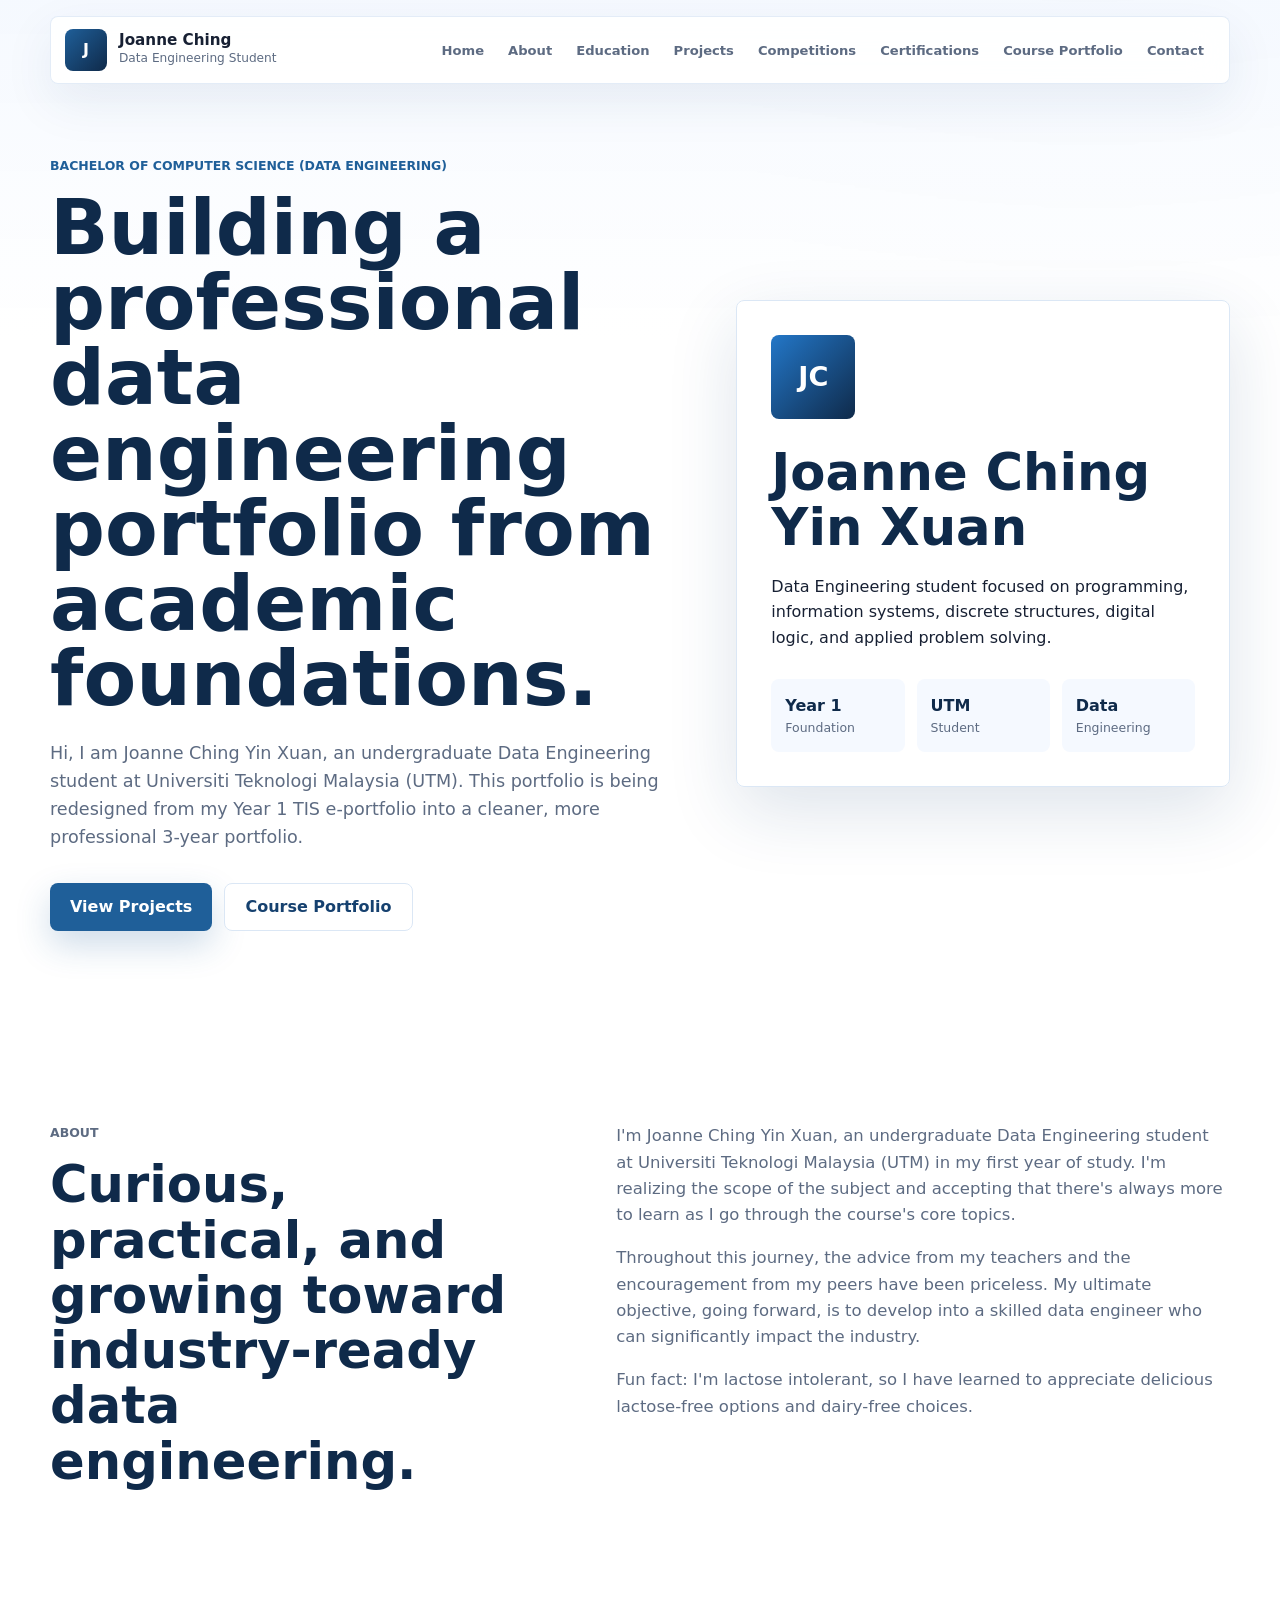
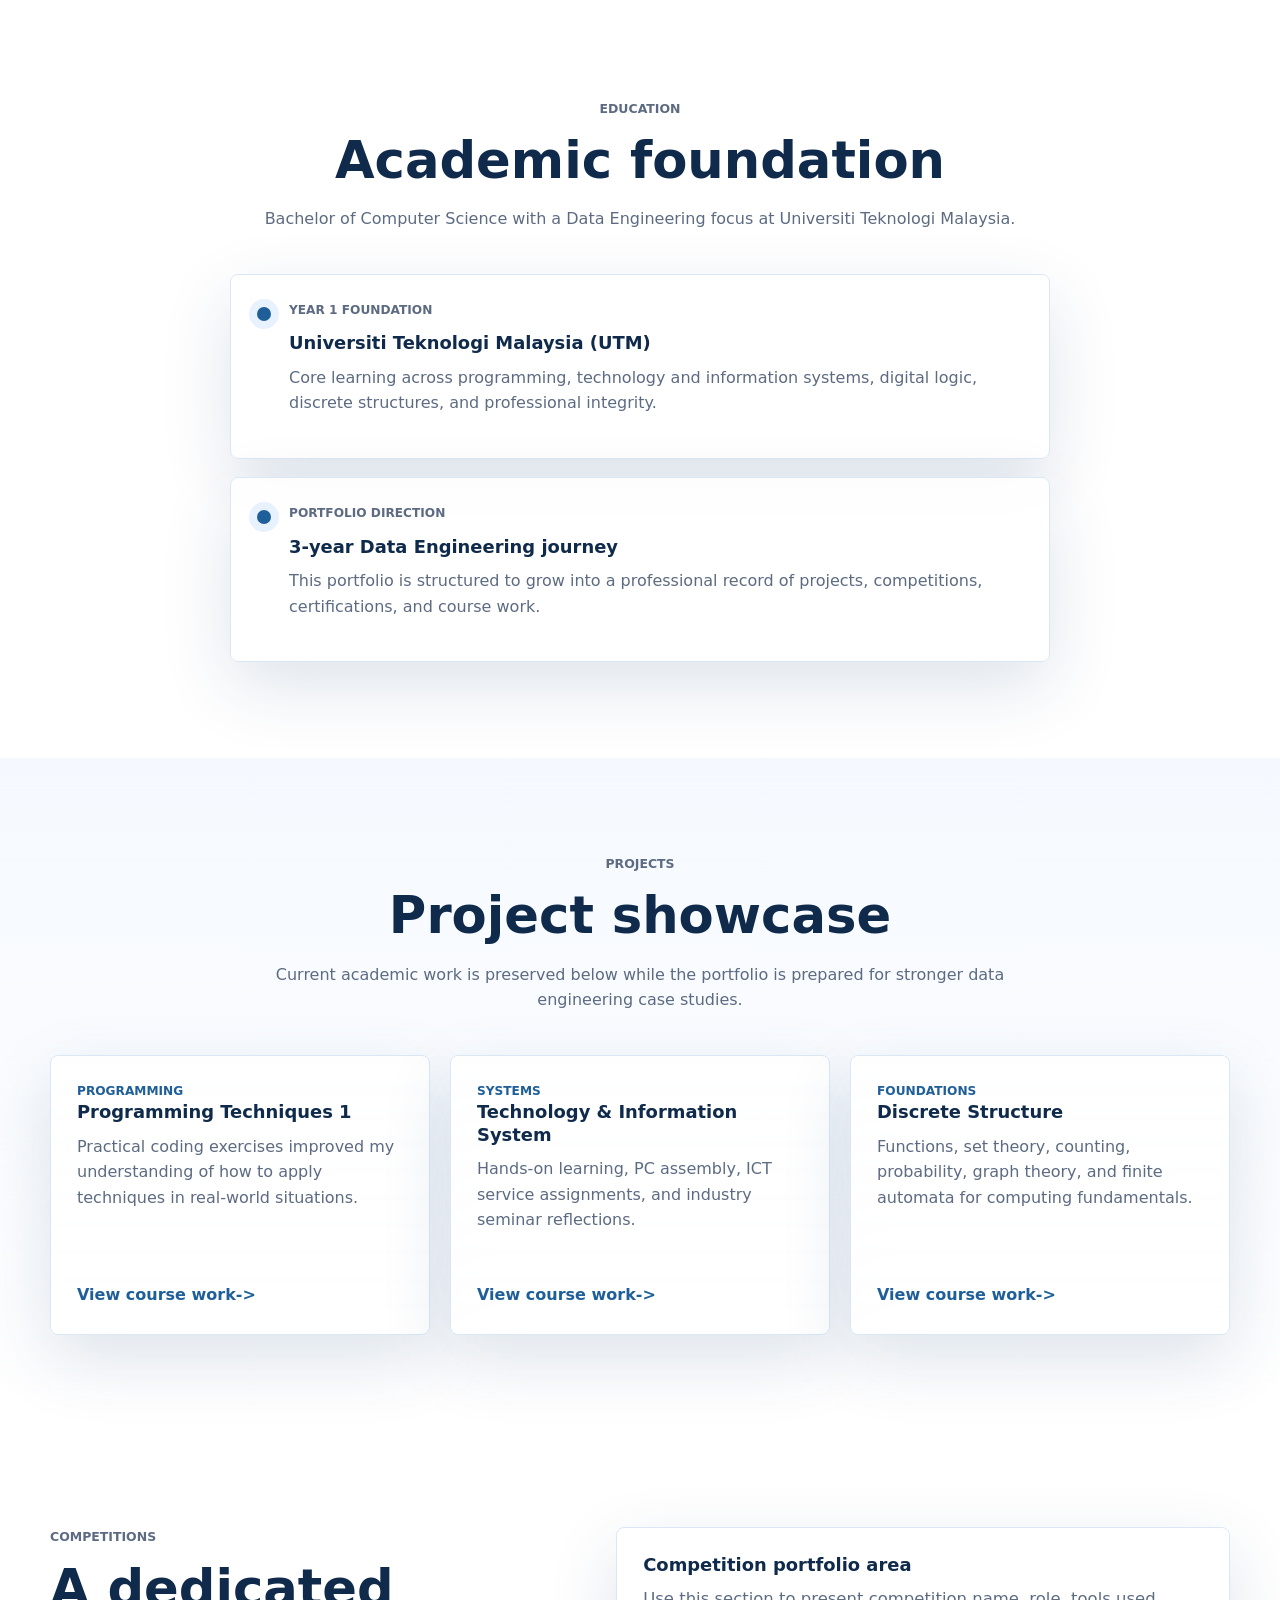
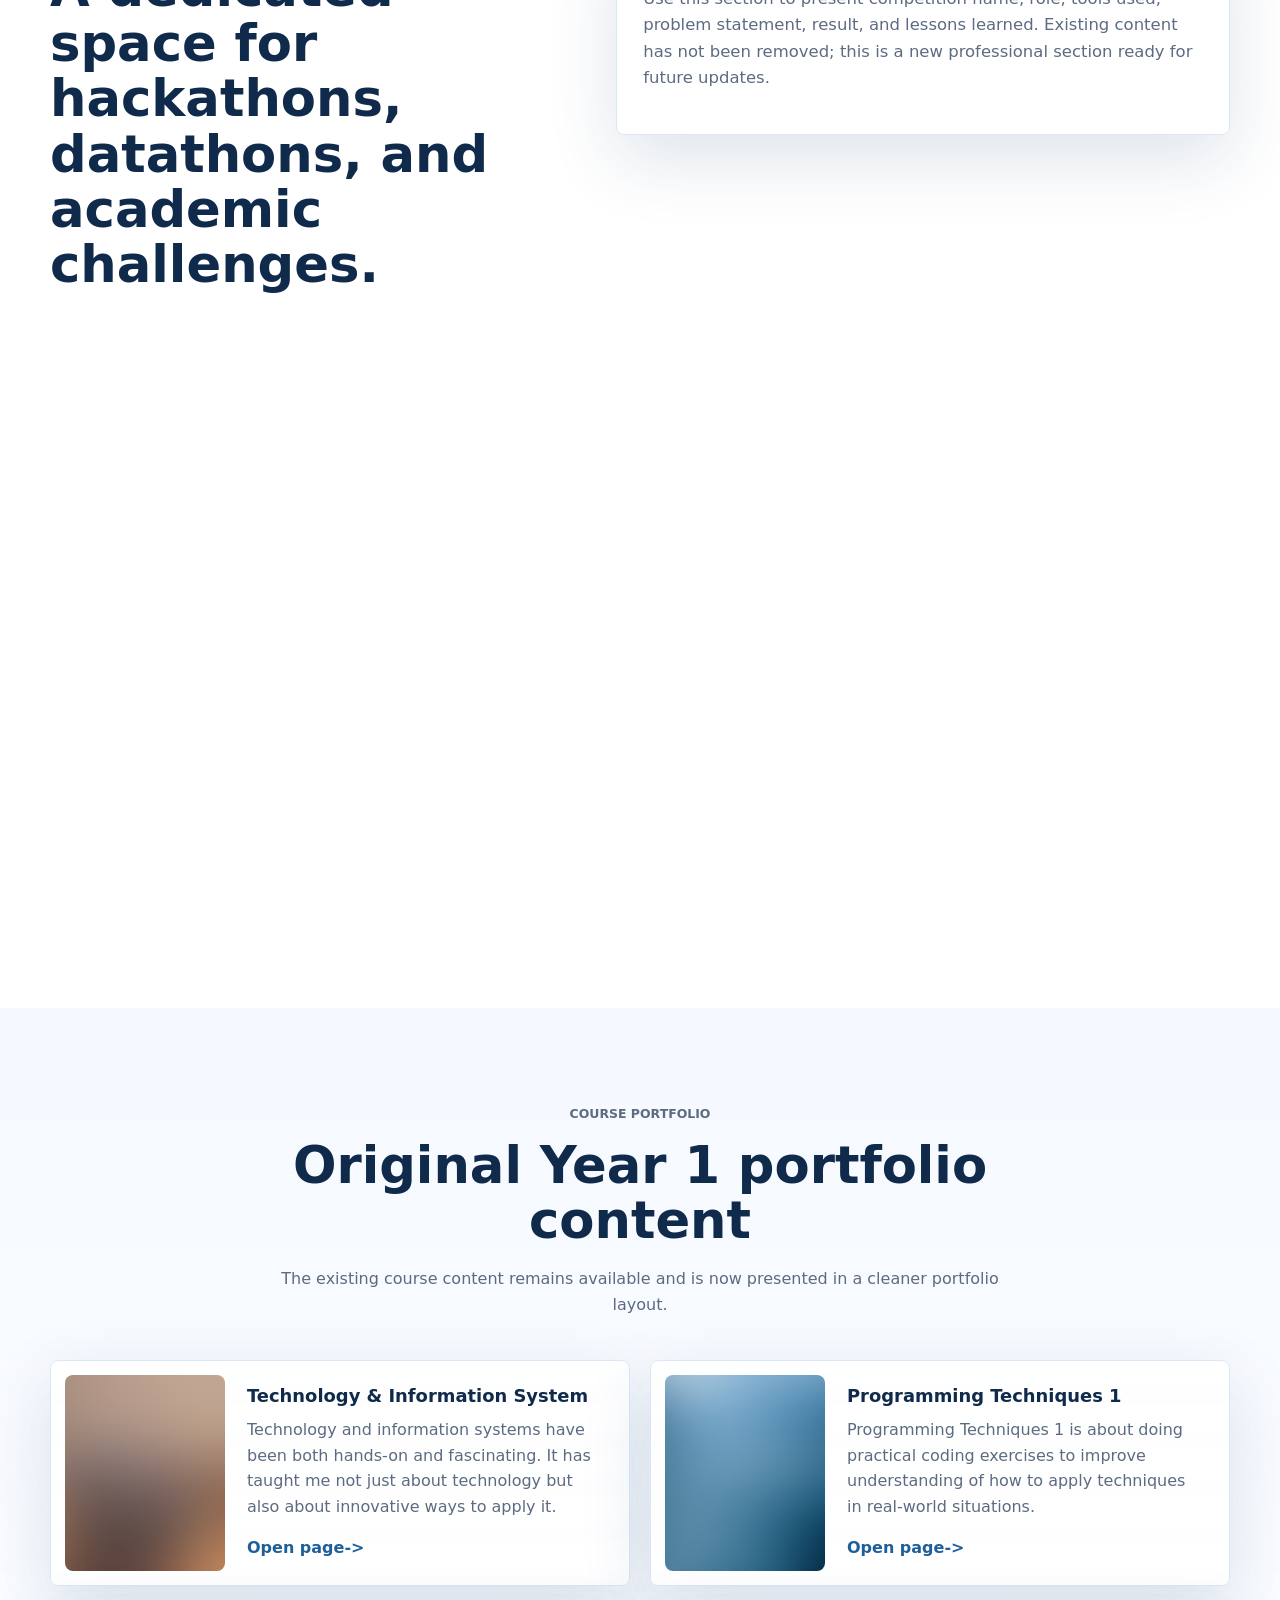
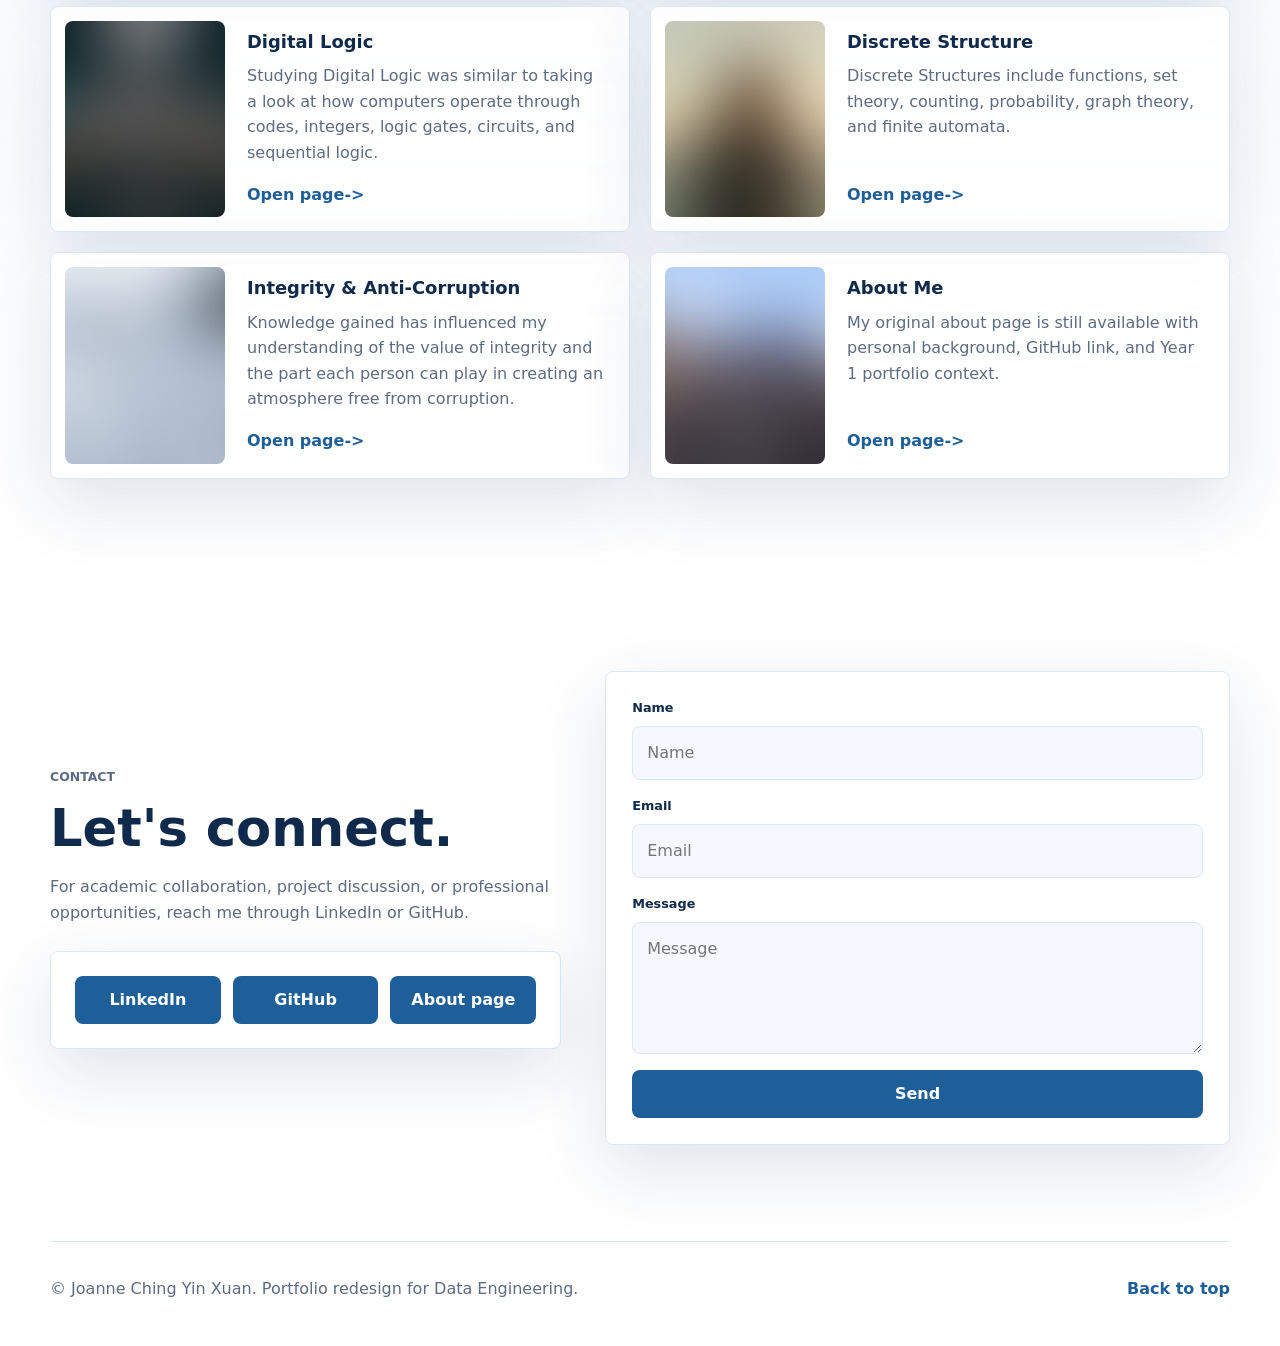
==== commit c4075b62: "Modern portfolio redesign" ====
--- a/index.html
+++ b/index.html
@@ -1,182 +1,308 @@
-<!DOCTYPE HTML>
-<!--
-	Phantom by HTML5 UP
-	html5up.net | @ajlkn
-	Free for personal and commercial use under the CCA 3.0 license (html5up.net/license)
--->
-<html>
-	<head>
-		<title>Hello welcome to E-portfolio website by JOANNE CHING YIN XUAN</title>
-		<meta charset="utf-8" />
-		<meta name="viewport" content="width=device-width, initial-scale=1, user-scalable=no" />
-		<link rel="stylesheet" href="assets/css/main.css" />
-		<noscript><link rel="stylesheet" href="assets/css/noscript.css" /></noscript>
-	</head>
-	<body class="is-preload">
-		<!-- Wrapper -->
-			<div id="wrapper">
-
-				<!-- Header -->
-					<header id="header">
-						<div class="inner">
-
-							<!-- Logo -->
-								<a href="index.html" class="logo">
-									<span class="symbol"><img src="images/logo.svg" alt="" /></span><span class="title">Phantom</span>
-								</a>
-							</a>
-
-							<!-- Nav -->
-								<nav>
-									<ul>
-										<li><a href="#menu">Menu</a></li>
-									</ul>
-								</nav>
-
-						</div>
-					</header>
-
-				<!-- Menu -->
-					<nav id="menu">
-						<h2>Menu</h2>
-						<ul>
-							<li><a href="index.html">Home</a></li>
-							<li><a href="TIS.html">Technology&Informative System</a></li>
-							<li><a href="Programming.html">Programming Techniques</a></li>
-							<li><a href="DigitalLogic.html">Digital Logic</a></li>
-							<li><a href="Discrete.html">Discrete Structure</a></li>
-							<li><a href="aboutme.html">About me</a></li>
-					
-						</ul>
-					</nav>
-
-
-
-				<!-- Main -->
-					<div id="main">
-						<div class="inner">
-							<header>
-								<h1>This is e-portfolio<br />
-								by JOANNE CHING YIN XUAN</a>.</h1>
-							
-							</header>
-							<section class="tiles">
-								<article class="style1">
-									<span class="image">
-										<img src="images/pic01.jpg" alt="" />
-									</span>
-									<a href="TIS.html">
-										<h2>TECHNOLOGY & INFORMATIVE SYSTEM</h2>
-										<div class="content">
-											<p>Technology and information systems have been both hands-on and fascinating. It has taught me not just about technology but also about innovative ways to apply it, which has driven my interest for continuous improvements.</p>
-										</div>
-									</a>
-								</article>
-								<article class="style2">
-									<span class="image">
-										<img src="images/pic02.jpg" alt="" />
-									</span>
-									<a href="Programming.html">
-										<h2>PROGRAMMING TECHNIQUES 1</h2>
-										<div class="content">
-											<p>Programming Techniques 1 is about doing practical coding exercises to improved understanding of how to apply the techniques in real-world situations.</p>
-										</div>
-									</a>
-								</article>
-								<article class="style3">
-									<span class="image">
-										<img src="images/pic03.jpg" alt="" />
-									</span>
-									<a href="DigitalLogic.html">
-										<h2>DIGITAL LOGIC</h2>
-										<div class="content">
-											<p>Studying Digital Logic was similar to taking a look at how computers operate. We looked at codes, integers, and logic gates which is a type of decision-maker.</p>
-										</div>
-									</a>
-								</article>
-								<article class="style4">
-									<span class="image">
-										<img src="images/pic04.jpg" alt="" />
-									</span>
-									<a href="Discrete.html">
-										<h2>DISCRETE STRUCTURE</h2>
-										<div class="content">
-											<p>Discrete Structures include functions, set theory, counting, probability, graph theory, and finite automata,fundamentals of how computers manipulate and arrange data.</p>
-										</div>
-									</a>
-								</article>
-								<article class="style5">
-									<span class="image">
-										<img src="images/pic05.jpg" alt="" />
-									</span>
-									<a href="Integrity.html">
-										<h2>INTEGRITY & ANTI-CORRUPTION></h2>
-										<div class="content">
-											<p>Integrity&anti-corruption subject Knowledge gained has influenced my understanding of the value of integrity and the part that each person can play in creating an atmosphere free from corruption..</p>
-										</div>
-									</a>
-								</article>
-								<article class="style4">
-									<span class="image">
-										<img src="https://clipartcraft.com/images/thinking-emoji-transparent-thonk-6.png" alt="" />
-									</span>
-									<a href="aboutme.html">
-										<h2>About me</h2>
-										<div class="content">
-										
-										</div>
-									</a>
-								
-						</div>
-					</div>
-
-				<!-- Footer -->
-					<footer id="footer">
-						<div class="inner">
-							<section>
-								<h2>Get in touch</h2>
-								<form method="post" action="#">
-									<div class="fields">
-										<div class="field half">
-											<input type="text" name="name" id="name" placeholder="Name" />
-										</div>
-										<div class="field half">
-											<input type="email" name="email" id="email" placeholder="Email" />
-										</div>
-										<div class="field">
-											<textarea name="message" id="message" placeholder="Message"></textarea>
-										</div>
-									</div>
-									<ul class="actions">
-										<li><input type="submit" value="Send" class="primary" /></li>
-									</ul>
-								</form>
-							</section>
-							<section>
-								<h2>Follow</h2>
-								<ul class="icons">
-									
-									
-									
-									<li><a href="https://www.linkedin.com/in/hey-joanne-972b8b269/" class="icon brands style2 fa-linkedin"><span class="label">Linkedin</span></a></li>
-									<li><a href="https://github.com/JOANNE-321/JOANNE-321" class="icon brands style2 fa-github"><span class="label">GitHub</span></a></li>
-					
-								</ul>
-							</section>
-							<ul class="copyright">
-								<li>&copy; Untitled. All rights reserved</li><li>Design: <a href="http://html5up.net">HTML5 UP</a></li>
-							</ul>
-						</div>
-					</footer>
-
-			</div>
-
-		<!-- Scripts -->
-			<script src="assets/js/jquery.min.js"></script>
-			<script src="assets/js/browser.min.js"></script>
-			<script src="assets/js/breakpoints.min.js"></script>
-			<script src="assets/js/util.js"></script>
-			<script src="assets/js/main.js"></script>
-
-	</body>
-</html>+<!DOCTYPE HTML>
+<html lang="en">
+	<head>
+		<title>Joanne Ching Yin Xuan | Data Engineering Portfolio</title>
+		<meta charset="utf-8" />
+		<meta name="viewport" content="width=device-width, initial-scale=1" />
+		<meta
+			name="description"
+			content="Professional portfolio for Joanne Ching Yin Xuan, a Bachelor of Computer Science (Data Engineering) student."
+		/>
+		<link rel="stylesheet" href="assets/css/portfolio.css" />
+	</head>
+	<body>
+		<header class="site-header">
+			<a class="brand" href="#home" aria-label="Joanne Ching Yin Xuan home">
+				<span class="brand-mark">J</span>
+				<span>
+					<strong>Joanne Ching</strong>
+					<small>Data Engineering Student</small>
+				</span>
+			</a>
+
+			<button class="nav-toggle" type="button" aria-label="Open navigation" aria-expanded="false">
+				<span></span>
+				<span></span>
+				<span></span>
+			</button>
+
+			<nav class="site-nav" aria-label="Primary navigation">
+				<a href="#home">Home</a>
+				<a href="#about">About</a>
+				<a href="#education">Education</a>
+				<a href="#projects">Projects</a>
+				<a href="#competitions">Competitions</a>
+				<a href="#certifications">Certifications</a>
+				<a href="#course-portfolio">Course Portfolio</a>
+				<a href="#contact">Contact</a>
+			</nav>
+		</header>
+
+		<main>
+			<section id="home" class="hero section">
+				<div class="hero-content reveal">
+					<p class="eyebrow">Bachelor of Computer Science (Data Engineering)</p>
+					<h1>Building a professional data engineering portfolio from academic foundations.</h1>
+					<p class="hero-copy">
+						Hi, I am Joanne Ching Yin Xuan, an undergraduate Data Engineering student at Universiti Teknologi Malaysia (UTM). This portfolio is being redesigned from my Year 1 TIS e-portfolio into a cleaner, more professional 3-year portfolio.
+					</p>
+					<div class="hero-actions">
+						<a class="button primary" href="#projects">View Projects</a>
+						<a class="button secondary" href="#course-portfolio">Course Portfolio</a>
+					</div>
+				</div>
+
+				<aside class="hero-panel reveal" aria-label="Profile highlights">
+					<div class="profile-card">
+						<div class="avatar">JC</div>
+						<h2>Joanne Ching Yin Xuan</h2>
+						<p>Data Engineering student focused on programming, information systems, discrete structures, digital logic, and applied problem solving.</p>
+						<div class="stat-grid">
+							<div>
+								<strong>Year 1</strong>
+								<span>Foundation</span>
+							</div>
+							<div>
+								<strong>UTM</strong>
+								<span>Student</span>
+							</div>
+							<div>
+								<strong>Data</strong>
+								<span>Engineering</span>
+							</div>
+						</div>
+					</div>
+				</aside>
+			</section>
+
+			<section id="about" class="section split-section">
+				<div class="section-heading reveal">
+					<p class="eyebrow">About</p>
+					<h2>Curious, practical, and growing toward industry-ready data engineering.</h2>
+				</div>
+				<div class="section-body reveal">
+					<p>
+						I'm Joanne Ching Yin Xuan, an undergraduate Data Engineering student at Universiti Teknologi Malaysia (UTM) in my first year of study. I'm realizing the scope of the subject and accepting that there's always more to learn as I go through the course's core topics.
+					</p>
+					<p>
+						Throughout this journey, the advice from my teachers and the encouragement from my peers have been priceless. My ultimate objective, going forward, is to develop into a skilled data engineer who can significantly impact the industry.
+					</p>
+					<p>
+						Fun fact: I'm lactose intolerant, so I have learned to appreciate delicious lactose-free options and dairy-free choices.
+					</p>
+				</div>
+			</section>
+
+			<section id="education" class="section">
+				<div class="section-heading centered reveal">
+					<p class="eyebrow">Education</p>
+					<h2>Academic foundation</h2>
+					<p>Bachelor of Computer Science with a Data Engineering focus at Universiti Teknologi Malaysia.</p>
+				</div>
+				<div class="timeline reveal">
+					<article>
+						<span class="timeline-dot"></span>
+						<div>
+							<p class="meta">Year 1 foundation</p>
+							<h3>Universiti Teknologi Malaysia (UTM)</h3>
+							<p>Core learning across programming, technology and information systems, digital logic, discrete structures, and professional integrity.</p>
+						</div>
+					</article>
+					<article>
+						<span class="timeline-dot"></span>
+						<div>
+							<p class="meta">Portfolio direction</p>
+							<h3>3-year Data Engineering journey</h3>
+							<p>This portfolio is structured to grow into a professional record of projects, competitions, certifications, and course work.</p>
+						</div>
+					</article>
+				</div>
+			</section>
+
+			<section id="projects" class="section soft-band">
+				<div class="section-heading centered reveal">
+					<p class="eyebrow">Projects</p>
+					<h2>Project showcase</h2>
+					<p>Current academic work is preserved below while the portfolio is prepared for stronger data engineering case studies.</p>
+				</div>
+				<div class="project-grid">
+					<article class="project-card reveal">
+						<span class="project-label">Programming</span>
+						<h3>Programming Techniques 1</h3>
+						<p>Practical coding exercises improved my understanding of how to apply techniques in real-world situations.</p>
+						<a href="Programming.html">View course work</a>
+					</article>
+					<article class="project-card reveal">
+						<span class="project-label">Systems</span>
+						<h3>Technology & Information System</h3>
+						<p>Hands-on learning, PC assembly, ICT service assignments, and industry seminar reflections.</p>
+						<a href="TIS.html">View course work</a>
+					</article>
+					<article class="project-card reveal">
+						<span class="project-label">Foundations</span>
+						<h3>Discrete Structure</h3>
+						<p>Functions, set theory, counting, probability, graph theory, and finite automata for computing fundamentals.</p>
+						<a href="Discrete.html">View course work</a>
+					</article>
+				</div>
+			</section>
+
+			<section id="competitions" class="section split-section">
+				<div class="section-heading reveal">
+					<p class="eyebrow">Competitions</p>
+					<h2>A dedicated space for hackathons, datathons, and academic challenges.</h2>
+				</div>
+				<div class="section-body reveal">
+					<div class="info-card">
+						<h3>Competition portfolio area</h3>
+						<p>Use this section to present competition name, role, tools used, problem statement, result, and lessons learned. Existing content has not been removed; this is a new professional section ready for future updates.</p>
+					</div>
+				</div>
+			</section>
+
+			<section id="certifications" class="section">
+				<div class="section-heading centered reveal">
+					<p class="eyebrow">Certifications</p>
+					<h2>Professional learning record</h2>
+					<p>A clean area for future certificates in data engineering, cloud, databases, analytics, Python, SQL, and related skills.</p>
+				</div>
+				<div class="cert-grid">
+					<article class="cert-card reveal">
+						<h3>Data Engineering</h3>
+						<p>Pipeline design, data modeling, ETL/ELT, orchestration, and data quality.</p>
+					</article>
+					<article class="cert-card reveal">
+						<h3>Programming</h3>
+						<p>Python, SQL, C++, problem solving, and software engineering foundations.</p>
+					</article>
+					<article class="cert-card reveal">
+						<h3>Cloud & Databases</h3>
+						<p>Cloud platforms, warehouses, relational databases, and analytics tools.</p>
+					</article>
+				</div>
+			</section>
+
+			<section id="course-portfolio" class="section soft-band">
+				<div class="section-heading centered reveal">
+					<p class="eyebrow">Course Portfolio</p>
+					<h2>Original Year 1 portfolio content</h2>
+					<p>The existing course content remains available and is now presented in a cleaner portfolio layout.</p>
+				</div>
+
+				<div class="course-grid">
+					<article class="course-card reveal">
+						<img src="images/pic01.jpg" alt="Technology and information systems visual" />
+						<div>
+							<h3>Technology & Information System</h3>
+							<p>Technology and information systems have been both hands-on and fascinating. It has taught me not just about technology but also about innovative ways to apply it.</p>
+							<a href="TIS.html">Open page</a>
+						</div>
+					</article>
+					<article class="course-card reveal">
+						<img src="images/pic02.jpg" alt="Programming visual" />
+						<div>
+							<h3>Programming Techniques 1</h3>
+							<p>Programming Techniques 1 is about doing practical coding exercises to improve understanding of how to apply techniques in real-world situations.</p>
+							<a href="Programming.html">Open page</a>
+						</div>
+					</article>
+					<article class="course-card reveal">
+						<img src="images/pic03.jpg" alt="Digital logic visual" />
+						<div>
+							<h3>Digital Logic</h3>
+							<p>Studying Digital Logic was similar to taking a look at how computers operate through codes, integers, logic gates, circuits, and sequential logic.</p>
+							<a href="DigitalLogic.html">Open page</a>
+						</div>
+					</article>
+					<article class="course-card reveal">
+						<img src="images/pic04.jpg" alt="Discrete structure visual" />
+						<div>
+							<h3>Discrete Structure</h3>
+							<p>Discrete Structures include functions, set theory, counting, probability, graph theory, and finite automata.</p>
+							<a href="Discrete.html">Open page</a>
+						</div>
+					</article>
+					<article class="course-card reveal">
+						<img src="images/pic05.jpg" alt="Integrity and anti-corruption visual" />
+						<div>
+							<h3>Integrity & Anti-Corruption</h3>
+							<p>Knowledge gained has influenced my understanding of the value of integrity and the part each person can play in creating an atmosphere free from corruption.</p>
+							<a href="Integrity.html">Open page</a>
+						</div>
+					</article>
+					<article class="course-card reveal">
+						<img src="images/pic06.jpg" alt="About me portfolio visual" />
+						<div>
+							<h3>About Me</h3>
+							<p>My original about page is still available with personal background, GitHub link, and Year 1 portfolio context.</p>
+							<a href="aboutme.html">Open page</a>
+						</div>
+					</article>
+				</div>
+			</section>
+
+			<section id="contact" class="section contact-section">
+				<div class="section-heading reveal">
+					<p class="eyebrow">Contact</p>
+					<h2>Let's connect.</h2>
+					<p>For academic collaboration, project discussion, or professional opportunities, reach me through LinkedIn or GitHub.</p>
+					<div class="contact-card reveal">
+						<a href="https://www.linkedin.com/in/joanne-ching-972b8b269/">LinkedIn</a>
+						<a href="https://github.com/JOANNE-321/JOANNE-321">GitHub</a>
+						<a href="aboutme.html">About page</a>
+					</div>
+				</div>
+				<form class="contact-form reveal" method="post" action="#">
+					<label>
+						<span>Name</span>
+						<input type="text" name="name" id="name" placeholder="Name" />
+					</label>
+					<label>
+						<span>Email</span>
+						<input type="email" name="email" id="email" placeholder="Email" />
+					</label>
+					<label>
+						<span>Message</span>
+						<textarea name="message" id="message" placeholder="Message"></textarea>
+					</label>
+					<button type="submit">Send</button>
+				</form>
+			</section>
+		</main>
+
+		<footer class="site-footer">
+			<p>&copy; Joanne Ching Yin Xuan. Portfolio redesign for Data Engineering.</p>
+			<a href="#home">Back to top</a>
+		</footer>
+
+		<script>
+			const navToggle = document.querySelector('.nav-toggle');
+			const siteNav = document.querySelector('.site-nav');
+
+			navToggle.addEventListener('click', () => {
+				const isOpen = siteNav.classList.toggle('is-open');
+				navToggle.setAttribute('aria-expanded', String(isOpen));
+			});
+
+			siteNav.querySelectorAll('a').forEach((link) => {
+				link.addEventListener('click', () => {
+					siteNav.classList.remove('is-open');
+					navToggle.setAttribute('aria-expanded', 'false');
+				});
+			});
+
+			const observer = new IntersectionObserver(
+				(entries) => {
+					entries.forEach((entry) => {
+						if (entry.isIntersecting) {
+							entry.target.classList.add('is-visible');
+						}
+					});
+				},
+				{ threshold: 0.15 }
+			);
+
+			document.querySelectorAll('.reveal').forEach((element) => observer.observe(element));
+		</script>
+	</body>
+</html>
--- a/assets/css/portfolio.css
+++ b/assets/css/portfolio.css
@@ -0,0 +1,679 @@
+:root {
+	--blue-900: #0f2a4a;
+	--blue-800: #16416f;
+	--blue-700: #1f5f99;
+	--blue-600: #2377c8;
+	--blue-100: #e8f2ff;
+	--blue-50: #f5f9ff;
+	--ink: #172033;
+	--muted: #5d6b82;
+	--line: #dbe7f5;
+	--white: #ffffff;
+	--shadow: 0 24px 70px rgba(22, 65, 111, 0.14);
+	--radius: 8px;
+	--max-width: 1180px;
+}
+
+* {
+	box-sizing: border-box;
+}
+
+html {
+	scroll-behavior: smooth;
+}
+
+body {
+	margin: 0;
+	color: var(--ink);
+	background: var(--white);
+	font-family: Inter, ui-sans-serif, system-ui, -apple-system, BlinkMacSystemFont, "Segoe UI", sans-serif;
+	line-height: 1.6;
+}
+
+body::before {
+	position: fixed;
+	inset: 0;
+	z-index: -1;
+	content: "";
+	background:
+		linear-gradient(180deg, rgba(245, 249, 255, 0.98), rgba(255, 255, 255, 0.96) 38%),
+		radial-gradient(circle at 85% 5%, rgba(35, 119, 200, 0.12), transparent 26%);
+}
+
+a {
+	color: inherit;
+	text-decoration: none;
+}
+
+img {
+	display: block;
+	max-width: 100%;
+}
+
+.site-header {
+	position: sticky;
+	top: 0;
+	z-index: 20;
+	display: flex;
+	align-items: center;
+	justify-content: space-between;
+	gap: 24px;
+	width: min(100% - 32px, var(--max-width));
+	margin: 16px auto 0;
+	padding: 12px 14px;
+	border: 1px solid rgba(219, 231, 245, 0.78);
+	border-radius: var(--radius);
+	background: rgba(255, 255, 255, 0.9);
+	box-shadow: 0 18px 50px rgba(22, 65, 111, 0.08);
+	backdrop-filter: blur(18px);
+}
+
+.brand {
+	display: inline-flex;
+	align-items: center;
+	gap: 12px;
+	min-width: max-content;
+}
+
+.brand-mark {
+	display: grid;
+	width: 42px;
+	height: 42px;
+	place-items: center;
+	border-radius: var(--radius);
+	color: var(--white);
+	background: linear-gradient(135deg, var(--blue-700), var(--blue-900));
+	font-weight: 800;
+}
+
+.brand strong,
+.brand small {
+	display: block;
+}
+
+.brand strong {
+	font-size: 0.95rem;
+	line-height: 1.15;
+}
+
+.brand small {
+	color: var(--muted);
+	font-size: 0.76rem;
+}
+
+.site-nav {
+	display: flex;
+	align-items: center;
+	justify-content: flex-end;
+	gap: 2px;
+}
+
+.site-nav a {
+	border-radius: 999px;
+	padding: 9px 11px;
+	color: var(--muted);
+	font-size: 0.82rem;
+	font-weight: 700;
+	transition: color 180ms ease, background 180ms ease;
+}
+
+.site-nav a:hover {
+	color: var(--blue-800);
+	background: var(--blue-100);
+}
+
+.nav-toggle {
+	display: none;
+	width: 44px;
+	height: 44px;
+	border: 1px solid var(--line);
+	border-radius: var(--radius);
+	background: var(--white);
+}
+
+.nav-toggle span {
+	display: block;
+	width: 20px;
+	height: 2px;
+	margin: 4px auto;
+	border-radius: 999px;
+	background: var(--blue-900);
+}
+
+.section {
+	width: min(100% - 32px, var(--max-width));
+	margin: 0 auto;
+	padding: 96px 0;
+	scroll-margin-top: 110px;
+}
+
+.hero {
+	display: grid;
+	grid-template-columns: minmax(0, 1.12fr) minmax(320px, 0.88fr);
+	align-items: center;
+	gap: 58px;
+	min-height: calc(100vh - 90px);
+	padding-top: 72px;
+}
+
+.eyebrow {
+	margin: 0 0 14px;
+	color: var(--blue-700);
+	font-size: 0.78rem;
+	font-weight: 800;
+	letter-spacing: 0;
+	text-transform: uppercase;
+}
+
+h1,
+h2,
+h3,
+p {
+	margin-top: 0;
+}
+
+h1 {
+	max-width: 780px;
+	margin-bottom: 22px;
+	color: var(--blue-900);
+	font-size: clamp(2.4rem, 6vw, 5.6rem);
+	line-height: 0.98;
+	letter-spacing: 0;
+}
+
+h2 {
+	margin-bottom: 18px;
+	color: var(--blue-900);
+	font-size: clamp(1.9rem, 4vw, 3.4rem);
+	line-height: 1.08;
+	letter-spacing: 0;
+}
+
+h3 {
+	margin-bottom: 10px;
+	color: var(--blue-900);
+	font-size: 1.12rem;
+	line-height: 1.25;
+	letter-spacing: 0;
+}
+
+.hero-copy,
+.section-heading p,
+.section-body p,
+.project-card p,
+.course-card p,
+.cert-card p,
+.info-card p,
+.timeline p {
+	color: var(--muted);
+}
+
+.hero-copy {
+	max-width: 700px;
+	margin-bottom: 32px;
+	font-size: 1.1rem;
+}
+
+.hero-actions,
+.contact-card {
+	display: flex;
+	flex-wrap: wrap;
+	gap: 12px;
+}
+
+.button,
+.contact-card a,
+.project-card a,
+.course-card a,
+.site-footer a {
+	display: inline-flex;
+	align-items: center;
+	justify-content: center;
+	border-radius: var(--radius);
+	font-weight: 800;
+	transition: transform 180ms ease, box-shadow 180ms ease, background 180ms ease;
+}
+
+.button {
+	min-height: 48px;
+	padding: 0 20px;
+}
+
+.button.primary {
+	color: var(--white);
+	background: var(--blue-700);
+	box-shadow: 0 14px 34px rgba(31, 95, 153, 0.22);
+}
+
+.button.secondary {
+	border: 1px solid var(--line);
+	color: var(--blue-800);
+	background: var(--white);
+}
+
+.button:hover,
+.contact-card a:hover,
+.project-card a:hover,
+.course-card a:hover {
+	transform: translateY(-2px);
+}
+
+.hero-panel {
+	position: relative;
+}
+
+.profile-card,
+.info-card,
+.project-card,
+.cert-card,
+.course-card,
+.timeline article {
+	border: 1px solid var(--line);
+	border-radius: var(--radius);
+	background: rgba(255, 255, 255, 0.9);
+	box-shadow: var(--shadow);
+}
+
+.profile-card {
+	padding: 34px;
+}
+
+.avatar {
+	display: grid;
+	width: 84px;
+	height: 84px;
+	margin-bottom: 26px;
+	place-items: center;
+	border-radius: var(--radius);
+	color: var(--white);
+	background: linear-gradient(135deg, var(--blue-600), var(--blue-900));
+	font-size: 1.7rem;
+	font-weight: 900;
+}
+
+.stat-grid {
+	display: grid;
+	grid-template-columns: repeat(3, 1fr);
+	gap: 12px;
+	margin-top: 28px;
+}
+
+.stat-grid div {
+	padding: 14px;
+	border-radius: var(--radius);
+	background: var(--blue-50);
+}
+
+.stat-grid strong,
+.stat-grid span {
+	display: block;
+}
+
+.stat-grid strong {
+	color: var(--blue-900);
+}
+
+.stat-grid span {
+	color: var(--muted);
+	font-size: 0.78rem;
+}
+
+.split-section {
+	display: grid;
+	grid-template-columns: 0.9fr 1.1fr;
+	gap: 64px;
+	align-items: start;
+}
+
+.section-heading.centered {
+	max-width: 760px;
+	margin: 0 auto 42px;
+	text-align: center;
+}
+
+.section-body {
+	font-size: 1.03rem;
+}
+
+.timeline {
+	display: grid;
+	gap: 18px;
+	max-width: 820px;
+	margin: 0 auto;
+}
+
+.timeline article {
+	position: relative;
+	display: grid;
+	grid-template-columns: auto 1fr;
+	gap: 18px;
+	padding: 26px;
+}
+
+.timeline-dot {
+	width: 14px;
+	height: 14px;
+	margin-top: 6px;
+	border-radius: 50%;
+	background: var(--blue-700);
+	box-shadow: 0 0 0 8px var(--blue-100);
+}
+
+.meta,
+.project-label {
+	color: var(--blue-700);
+	font-size: 0.76rem;
+	font-weight: 800;
+	text-transform: uppercase;
+}
+
+.soft-band {
+	width: 100%;
+	max-width: none;
+	padding-right: max(16px, calc((100% - var(--max-width)) / 2));
+	padding-left: max(16px, calc((100% - var(--max-width)) / 2));
+	background: linear-gradient(180deg, var(--blue-50), rgba(255, 255, 255, 0));
+}
+
+.project-grid,
+.cert-grid,
+.course-grid {
+	display: grid;
+	gap: 20px;
+}
+
+.project-grid {
+	grid-template-columns: repeat(3, 1fr);
+}
+
+.cert-grid {
+	grid-template-columns: repeat(3, 1fr);
+}
+
+.course-grid {
+	grid-template-columns: repeat(2, 1fr);
+}
+
+.project-card,
+.cert-card,
+.info-card {
+	padding: 26px;
+}
+
+.project-card {
+	display: flex;
+	min-height: 280px;
+	flex-direction: column;
+}
+
+.project-card a,
+.course-card a {
+	width: fit-content;
+	margin-top: auto;
+	color: var(--blue-700);
+}
+
+.project-card a::after,
+.course-card a::after {
+	content: " ->";
+}
+
+.course-card {
+	display: grid;
+	grid-template-columns: 160px 1fr;
+	gap: 22px;
+	overflow: hidden;
+	padding: 14px;
+}
+
+.course-card img {
+	width: 100%;
+	height: 100%;
+	min-height: 160px;
+	border-radius: var(--radius);
+	object-fit: cover;
+}
+
+.course-card div {
+	display: flex;
+	flex-direction: column;
+	padding: 10px 10px 10px 0;
+}
+
+.contact-section {
+	display: grid;
+	grid-template-columns: 0.9fr 1.1fr;
+	gap: 44px;
+	align-items: center;
+}
+
+.contact-card {
+	margin-top: 26px;
+	padding: 24px;
+	border: 1px solid var(--line);
+	border-radius: var(--radius);
+	background: var(--white);
+	box-shadow: var(--shadow);
+}
+
+.contact-card a {
+	flex: 1;
+	min-height: 48px;
+	padding: 0 18px;
+	color: var(--white);
+	background: var(--blue-700);
+}
+
+.contact-form {
+	display: grid;
+	gap: 16px;
+	padding: 26px;
+	border: 1px solid var(--line);
+	border-radius: var(--radius);
+	background: var(--white);
+	box-shadow: var(--shadow);
+}
+
+.contact-form label,
+.contact-form span {
+	display: grid;
+	gap: 8px;
+}
+
+.contact-form span {
+	color: var(--blue-900);
+	font-size: 0.8rem;
+	font-weight: 800;
+}
+
+.contact-form input,
+.contact-form textarea {
+	width: 100%;
+	border: 1px solid var(--line);
+	border-radius: var(--radius);
+	padding: 13px 14px;
+	color: var(--ink);
+	background: var(--blue-50);
+	font: inherit;
+	outline: none;
+	transition: border-color 180ms ease, box-shadow 180ms ease, background 180ms ease;
+}
+
+.contact-form textarea {
+	min-height: 132px;
+	resize: vertical;
+}
+
+.contact-form input:focus,
+.contact-form textarea:focus {
+	border-color: var(--blue-600);
+	background: var(--white);
+	box-shadow: 0 0 0 4px rgba(35, 119, 200, 0.12);
+}
+
+.contact-form button {
+	min-height: 48px;
+	border: 0;
+	border-radius: var(--radius);
+	color: var(--white);
+	background: var(--blue-700);
+	font: inherit;
+	font-weight: 800;
+	cursor: pointer;
+	transition: transform 180ms ease, background 180ms ease;
+}
+
+.contact-form button:hover {
+	transform: translateY(-2px);
+	background: var(--blue-800);
+}
+
+.site-footer {
+	display: flex;
+	justify-content: space-between;
+	gap: 18px;
+	width: min(100% - 32px, var(--max-width));
+	margin: 0 auto;
+	padding: 34px 0 44px;
+	border-top: 1px solid var(--line);
+	color: var(--muted);
+}
+
+.site-footer p {
+	margin: 0;
+}
+
+.site-footer a {
+	color: var(--blue-700);
+}
+
+.reveal {
+	opacity: 0;
+	transform: translateY(22px);
+	transition: opacity 600ms ease, transform 600ms ease;
+}
+
+.reveal.is-visible {
+	opacity: 1;
+	transform: translateY(0);
+}
+
+@media (prefers-reduced-motion: reduce) {
+	html {
+		scroll-behavior: auto;
+	}
+
+	* {
+		transition: none !important;
+	}
+
+	.reveal {
+		opacity: 1;
+		transform: none;
+	}
+}
+
+@media screen and (max-width: 1040px) {
+	.site-header {
+		align-items: flex-start;
+	}
+
+	.nav-toggle {
+		display: block;
+	}
+
+	.site-nav {
+		position: absolute;
+		top: calc(100% + 10px);
+		right: 0;
+		left: 0;
+		display: none;
+		flex-direction: column;
+		align-items: stretch;
+		padding: 12px;
+		border: 1px solid var(--line);
+		border-radius: var(--radius);
+		background: var(--white);
+		box-shadow: var(--shadow);
+	}
+
+	.site-nav.is-open {
+		display: flex;
+	}
+
+	.site-nav a {
+		padding: 12px 14px;
+	}
+
+	.hero,
+	.split-section,
+	.contact-section {
+		grid-template-columns: 1fr;
+	}
+
+	.hero {
+		min-height: auto;
+		padding-top: 76px;
+	}
+
+	.project-grid,
+	.cert-grid {
+		grid-template-columns: 1fr;
+	}
+}
+
+@media screen and (max-width: 720px) {
+	.site-header {
+		width: min(100% - 20px, var(--max-width));
+		margin-top: 10px;
+	}
+
+	.section {
+		width: min(100% - 24px, var(--max-width));
+		padding: 72px 0;
+	}
+
+	.soft-band {
+		width: 100%;
+		padding-right: 12px;
+		padding-left: 12px;
+	}
+
+	.brand small {
+		display: none;
+	}
+
+	h1 {
+		font-size: 2.45rem;
+	}
+
+	h2 {
+		font-size: 2rem;
+	}
+
+	.profile-card,
+	.project-card,
+	.cert-card,
+	.info-card,
+	.timeline article,
+	.contact-card {
+		padding: 22px;
+	}
+
+	.stat-grid,
+	.course-grid {
+		grid-template-columns: 1fr;
+	}
+
+	.course-card {
+		grid-template-columns: 1fr;
+	}
+
+	.course-card div {
+		padding: 0;
+	}
+
+	.site-footer {
+		flex-direction: column;
+	}
+}
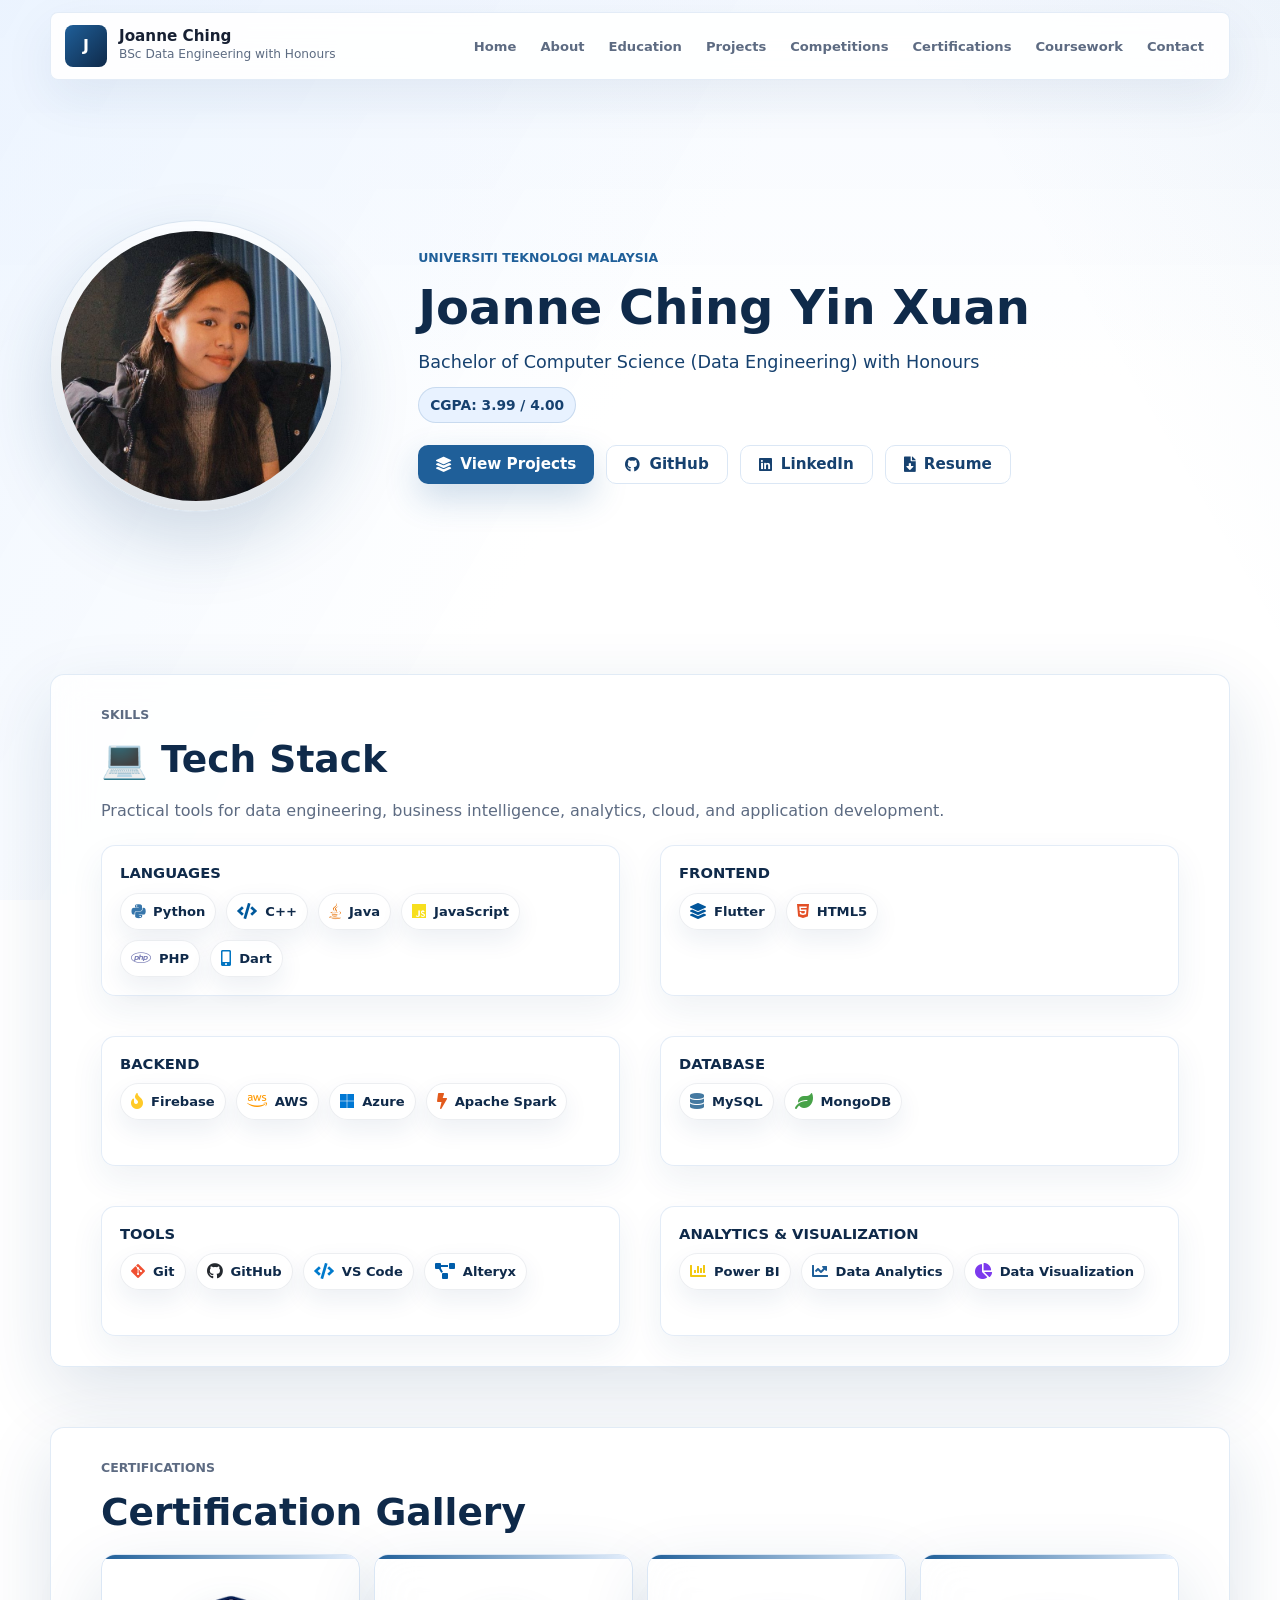
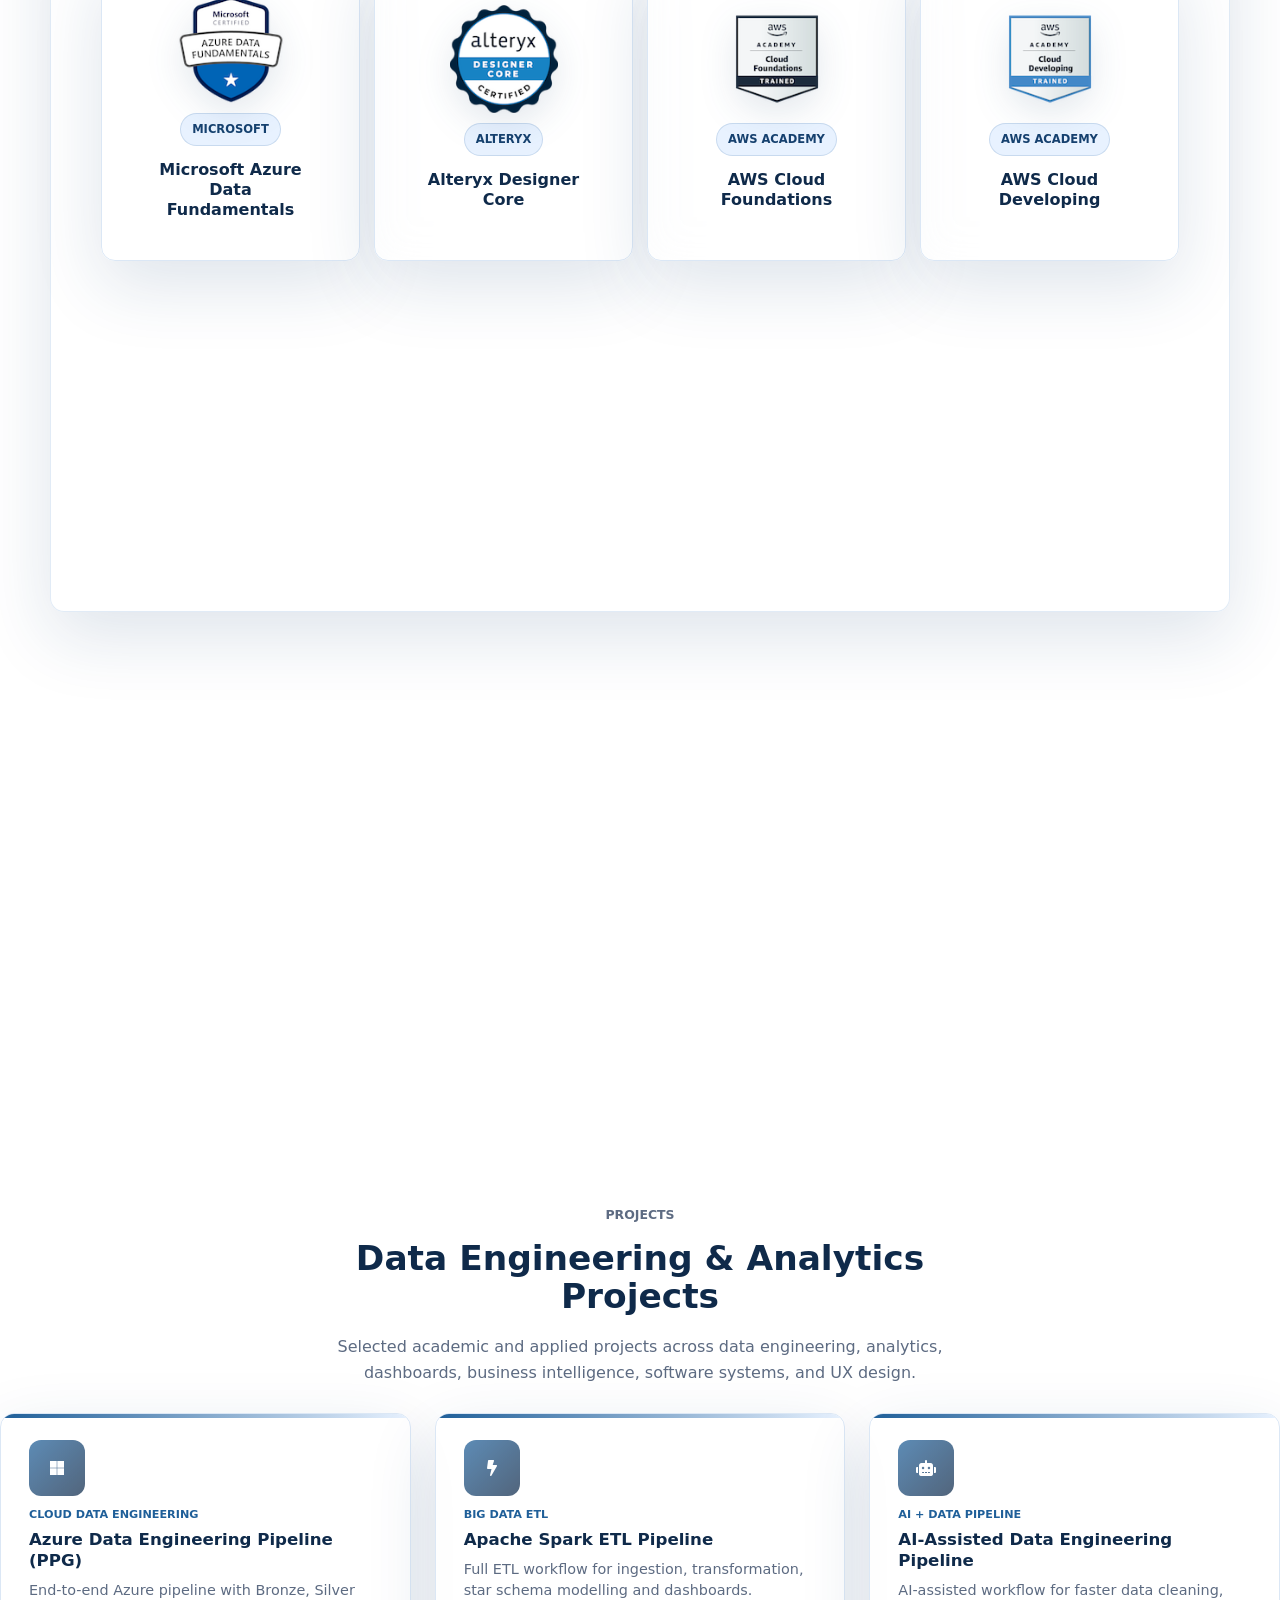
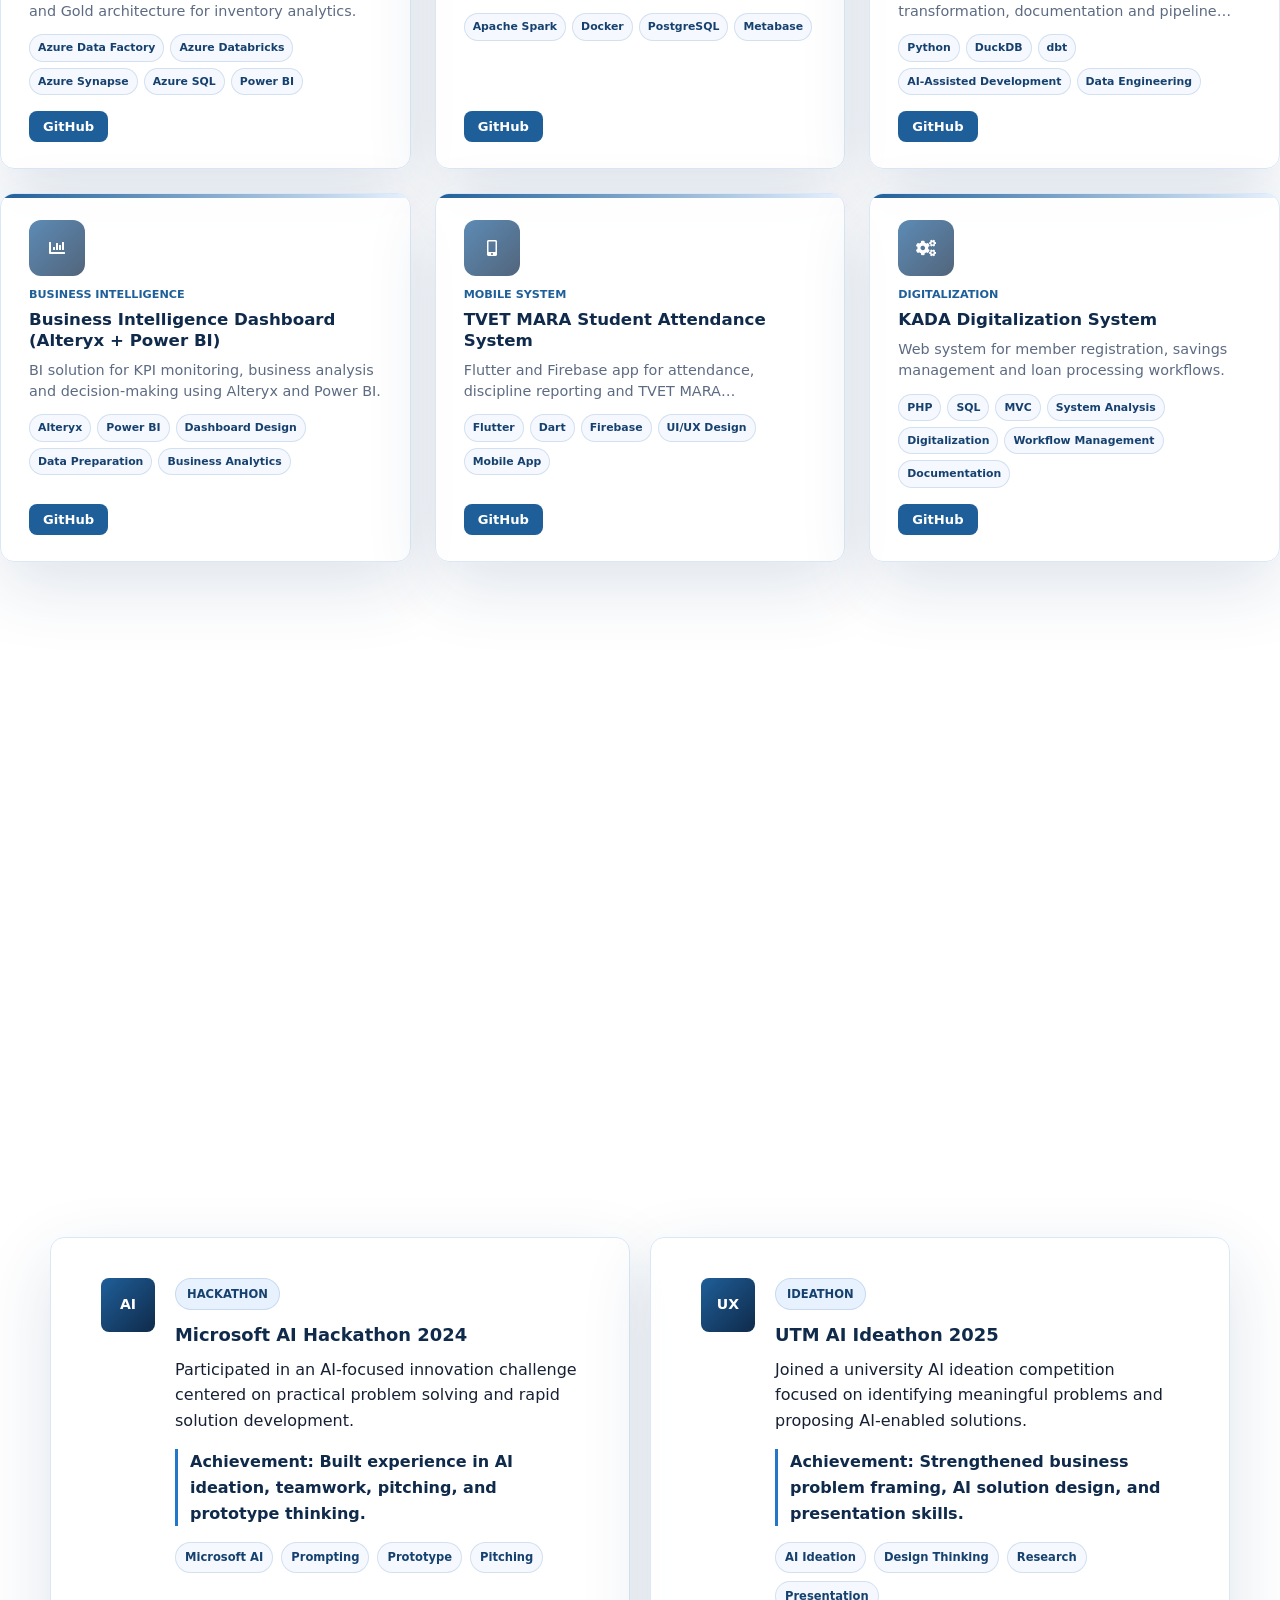
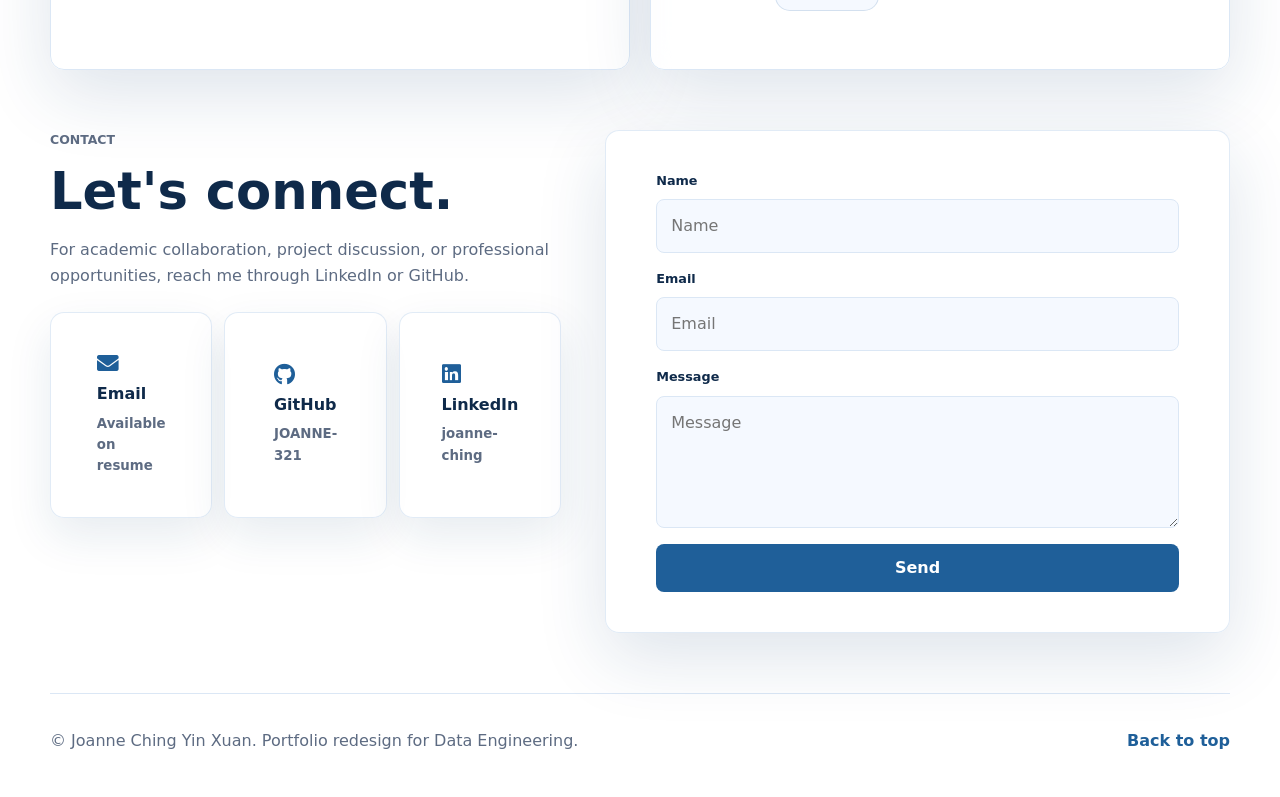
==== commit 66f02ee2: "Modern portfolio redesign" ====
--- a/index.html
+++ b/index.html
@@ -6,17 +6,19 @@
 		<meta name="viewport" content="width=device-width, initial-scale=1" />
 		<meta
 			name="description"
-			content="Professional portfolio for Joanne Ching Yin Xuan, a Bachelor of Computer Science (Data Engineering) student."
+			content="Professional portfolio for Joanne Ching Yin Xuan, Bachelor of Computer Science (Data Engineering) with Honours student at Universiti Teknologi Malaysia."
 		/>
+		<link rel="stylesheet" href="assets/css/fontawesome-all.min.css" />
 		<link rel="stylesheet" href="assets/css/portfolio.css" />
 	</head>
 	<body>
+		<div class="scroll-progress" aria-hidden="true"></div>
 		<header class="site-header">
 			<a class="brand" href="#home" aria-label="Joanne Ching Yin Xuan home">
 				<span class="brand-mark">J</span>
 				<span>
 					<strong>Joanne Ching</strong>
-					<small>Data Engineering Student</small>
+					<small>BSc Data Engineering with Honours</small>
 				</span>
 			</a>
 
@@ -33,209 +35,355 @@
 				<a href="#projects">Projects</a>
 				<a href="#competitions">Competitions</a>
 				<a href="#certifications">Certifications</a>
-				<a href="#course-portfolio">Course Portfolio</a>
+				<a href="#education">Coursework</a>
 				<a href="#contact">Contact</a>
 			</nav>
 		</header>
 
 		<main>
 			<section id="home" class="hero section">
+				<div class="hero-photo reveal">
+					<img src="assets/images/profile/joanne-ching.jpg" alt="Portrait of Joanne Ching Yin Xuan" />
+				</div>
 				<div class="hero-content reveal">
-					<p class="eyebrow">Bachelor of Computer Science (Data Engineering)</p>
-					<h1>Building a professional data engineering portfolio from academic foundations.</h1>
+					<p class="eyebrow">Universiti Teknologi Malaysia</p>
+					<h1>Joanne Ching Yin Xuan</h1>
 					<p class="hero-copy">
-						Hi, I am Joanne Ching Yin Xuan, an undergraduate Data Engineering student at Universiti Teknologi Malaysia (UTM). This portfolio is being redesigned from my Year 1 TIS e-portfolio into a cleaner, more professional 3-year portfolio.
+						Bachelor of Computer Science (Data Engineering) with Honours
 					</p>
+					<p class="hero-meta">CGPA: 3.99 / 4.00</p>
 					<div class="hero-actions">
-						<a class="button primary" href="#projects">View Projects</a>
-						<a class="button secondary" href="#course-portfolio">Course Portfolio</a>
-					</div>
-				</div>
-
-				<aside class="hero-panel reveal" aria-label="Profile highlights">
-					<div class="profile-card">
-						<div class="avatar">JC</div>
-						<h2>Joanne Ching Yin Xuan</h2>
-						<p>Data Engineering student focused on programming, information systems, discrete structures, digital logic, and applied problem solving.</p>
-						<div class="stat-grid">
-							<div>
-								<strong>Year 1</strong>
-								<span>Foundation</span>
-							</div>
-							<div>
-								<strong>UTM</strong>
-								<span>Student</span>
-							</div>
-							<div>
-								<strong>Data</strong>
-								<span>Engineering</span>
-							</div>
-						</div>
-					</div>
-				</aside>
-			</section>
-
-			<section id="about" class="section split-section">
-				<div class="section-heading reveal">
-					<p class="eyebrow">About</p>
-					<h2>Curious, practical, and growing toward industry-ready data engineering.</h2>
-				</div>
-				<div class="section-body reveal">
-					<p>
-						I'm Joanne Ching Yin Xuan, an undergraduate Data Engineering student at Universiti Teknologi Malaysia (UTM) in my first year of study. I'm realizing the scope of the subject and accepting that there's always more to learn as I go through the course's core topics.
-					</p>
-					<p>
-						Throughout this journey, the advice from my teachers and the encouragement from my peers have been priceless. My ultimate objective, going forward, is to develop into a skilled data engineer who can significantly impact the industry.
-					</p>
-					<p>
-						Fun fact: I'm lactose intolerant, so I have learned to appreciate delicious lactose-free options and dairy-free choices.
-					</p>
-				</div>
-			</section>
-
-			<section id="education" class="section">
-				<div class="section-heading centered reveal">
-					<p class="eyebrow">Education</p>
-					<h2>Academic foundation</h2>
-					<p>Bachelor of Computer Science with a Data Engineering focus at Universiti Teknologi Malaysia.</p>
-				</div>
-				<div class="timeline reveal">
-					<article>
-						<span class="timeline-dot"></span>
-						<div>
-							<p class="meta">Year 1 foundation</p>
-							<h3>Universiti Teknologi Malaysia (UTM)</h3>
-							<p>Core learning across programming, technology and information systems, digital logic, discrete structures, and professional integrity.</p>
-						</div>
-					</article>
-					<article>
-						<span class="timeline-dot"></span>
-						<div>
-							<p class="meta">Portfolio direction</p>
-							<h3>3-year Data Engineering journey</h3>
-							<p>This portfolio is structured to grow into a professional record of projects, competitions, certifications, and course work.</p>
-						</div>
-					</article>
-				</div>
+						<a class="button primary" href="#projects"><i class="fas fa-layer-group"></i>View Projects</a>
+						<a class="button secondary" href="https://github.com/JOANNE-321/JOANNE-321"><i class="fab fa-github"></i>GitHub</a>
+						<a class="button secondary" href="https://www.linkedin.com/in/joanne-ching-972b8b269/"><i class="fab fa-linkedin"></i>LinkedIn</a>
+						<a class="button secondary" href="assets/files/JOANNE-CHING-RESUME.pdf" download><i class="fas fa-file-download"></i>Resume</a>
+					</div>
+				</div>
+			</section>
+
+			<section id="about" class="section panel-section standalone-section reveal">
+					<div class="section-heading compact">
+						<p class="eyebrow">Skills</p>
+						<h2>💻 Tech Stack</h2>
+						<p>Practical tools for data engineering, business intelligence, analytics, cloud, and application development.</p>
+					</div>
+					<div class="tech-stack">
+						<div class="tech-category">
+							<h3>Languages</h3>
+							<div class="badge-row">
+								<span class="skill-badge python"><i class="fab fa-python"></i>Python</span>
+								<span class="skill-badge cpp"><i class="fas fa-code"></i>C++</span>
+								<span class="skill-badge java"><i class="fab fa-java"></i>Java</span>
+								<span class="skill-badge js"><i class="fab fa-js"></i>JavaScript</span>
+								<span class="skill-badge php"><i class="fab fa-php"></i>PHP</span>
+								<span class="skill-badge dart"><i class="fas fa-mobile-alt"></i>Dart</span>
+							</div>
+						</div>
+						<div class="tech-category">
+							<h3>Frontend</h3>
+							<div class="badge-row">
+								<span class="skill-badge flutter"><i class="fas fa-layer-group"></i>Flutter</span>
+								<span class="skill-badge html"><i class="fab fa-html5"></i>HTML5</span>
+							</div>
+						</div>
+						<div class="tech-category">
+							<h3>Backend</h3>
+							<div class="badge-row">
+								<span class="skill-badge firebase"><i class="fas fa-fire"></i>Firebase</span>
+								<span class="skill-badge aws"><i class="fab fa-aws"></i>AWS</span>
+								<span class="skill-badge azure"><i class="fab fa-microsoft"></i>Azure</span>
+								<span class="skill-badge spark"><i class="fas fa-bolt"></i>Apache Spark</span>
+							</div>
+						</div>
+						<div class="tech-category">
+							<h3>Database</h3>
+							<div class="badge-row">
+								<span class="skill-badge mysql"><i class="fas fa-database"></i>MySQL</span>
+								<span class="skill-badge mongo"><i class="fas fa-leaf"></i>MongoDB</span>
+							</div>
+						</div>
+						<div class="tech-category">
+							<h3>Tools</h3>
+							<div class="badge-row">
+								<span class="skill-badge git"><i class="fab fa-git-alt"></i>Git</span>
+								<span class="skill-badge github"><i class="fab fa-github"></i>GitHub</span>
+								<span class="skill-badge vscode"><i class="fas fa-code"></i>VS Code</span>
+								<span class="skill-badge alteryx"><i class="fas fa-project-diagram"></i>Alteryx</span>
+							</div>
+						</div>
+						<div class="tech-category">
+							<h3>Analytics & Visualization</h3>
+							<div class="badge-row">
+								<span class="skill-badge powerbi"><i class="fas fa-chart-bar"></i>Power BI</span>
+								<span class="skill-badge analytics"><i class="fas fa-chart-line"></i>Data Analytics</span>
+								<span class="skill-badge visualization"><i class="fas fa-chart-pie"></i>Data Visualization</span>
+							</div>
+						</div>
+					</div>
+			</section>
+
+			<section id="certifications" class="section panel-section standalone-section reveal">
+					<div class="section-heading compact">
+						<p class="eyebrow">Certifications</p>
+						<h2>Certification Gallery</h2>
+					</div>
+					<div class="cert-grid premium-cert-grid">
+						<article class="cert-card reveal">
+							<a class="cert-link" href="https://www.credly.com/" aria-label="Open Microsoft Azure Data Fundamentals credential">
+								<img src="assets/images/badges/microsoft-certified-azure-data-fundamentals.png" alt="Microsoft Azure Data Fundamentals badge" />
+								<span class="badge">Microsoft</span>
+								<h3>Microsoft Azure Data Fundamentals</h3>
+							</a>
+						</article>
+						<article class="cert-card reveal">
+							<a class="cert-link" href="https://www.credly.com/" aria-label="Open Alteryx Designer Core credential">
+								<img src="assets/images/badges/alteryx-designer-core-certification.png" alt="Alteryx Designer Core badge" />
+								<span class="badge">Alteryx</span>
+								<h3>Alteryx Designer Core</h3>
+							</a>
+						</article>
+						<article class="cert-card reveal">
+							<a class="cert-link" href="https://www.credly.com/" aria-label="Open AWS Cloud Foundations credential">
+								<img src="assets/images/badges/aws-cloud-foundations.png" alt="AWS Academy Cloud Foundations badge" />
+								<span class="badge">AWS Academy</span>
+								<h3>AWS Cloud Foundations</h3>
+							</a>
+						</article>
+						<article class="cert-card reveal">
+							<a class="cert-link" href="https://www.credly.com/" aria-label="Open AWS Cloud Developing credential">
+								<img src="assets/images/badges/aws-cloud-developing.png" alt="AWS Academy Cloud Developing badge" />
+								<span class="badge">AWS Academy</span>
+								<h3>AWS Cloud Developing</h3>
+							</a>
+						</article>
+						<article class="cert-card reveal">
+							<a class="cert-link" href="https://www.credly.com/" aria-label="Open AWS Cloud Data Pipeline Builder credential">
+								<img src="assets/images/badges/aws-cloud-data-pipeline-builder.png" alt="AWS Academy Cloud Data Pipeline Builder badge" />
+								<span class="badge">AWS Academy</span>
+								<h3>AWS Cloud Data Pipeline Builder</h3>
+							</a>
+						</article>
+						<article class="cert-card reveal">
+							<a class="cert-link" href="https://www.credly.com/" aria-label="Open Cisco Cyber Threat Management credential">
+								<img src="assets/images/badges/cisco-cyber-threat-management.png" alt="Cisco Cyber Threat Management badge" />
+								<span class="badge">Cisco</span>
+								<h3>Cyber Threat Management</h3>
+							</a>
+						</article>
+						<article class="cert-card reveal">
+							<a class="cert-link" href="https://www.credly.com/" aria-label="Open Cisco Learn-A-Thon 2025 credential">
+								<img src="assets/images/badges/cisco-learn-a-thon-2025.png" alt="Cisco Learn-A-Thon 2025 badge" />
+								<span class="badge">Cisco</span>
+								<h3>Networking Academy Learn-A-Thon 2025</h3>
+							</a>
+						</article>
+					</div>
+			</section>
+
+			<section id="education" class="section panel-section standalone-section reveal">
+					<div class="section-heading compact">
+						<p class="eyebrow">Coursework</p>
+						<h2>Coursework by Academic Year</h2>
+						<p>A growing academic record organized by year, connecting coursework to the full data engineering learning journey.</p>
+					</div>
+					<div class="timeline education-timeline coursework-timeline">
+						<article class="timeline-card">
+							<span class="timeline-dot"></span>
+							<div class="timeline-details">
+								<h3>Year 1</h3>
+								<p>Programming, system analysis, statistics, computer architecture, HCI and ethics.</p>
+								<a class="card-button" href="https://github.com/JOANNE-321/UTM_CourseWork/tree/main/Year%201">View Coursework</a>
+							</div>
+						</article>
+						<article class="timeline-card">
+							<span class="timeline-dot"></span>
+							<div class="timeline-details">
+								<h3>Year 2</h3>
+								<p>Software engineering, databases, analytics, data mining and operating systems.</p>
+								<a class="card-button" href="https://github.com/JOANNE-321/UTM_CourseWork/tree/main/Year%202">View Coursework</a>
+							</div>
+						</article>
+						<article class="timeline-card">
+							<span class="timeline-dot"></span>
+							<div class="timeline-details">
+								<h3>Year 3</h3>
+								<p>Data engineering, BI, cloud technologies, enterprise systems and SAP projects.</p>
+								<a class="card-button" href="https://github.com/JOANNE-321/UTM_CourseWork/tree/main/Year%203">View Coursework</a>
+							</div>
+						</article>
+					</div>
 			</section>
 
 			<section id="projects" class="section soft-band">
 				<div class="section-heading centered reveal">
-					<p class="eyebrow">Projects</p>
-					<h2>Project showcase</h2>
-					<p>Current academic work is preserved below while the portfolio is prepared for stronger data engineering case studies.</p>
+					<p class="eyebrow">PROJECTS</p>
+					<h2>Data Engineering &amp; Analytics Projects</h2>
+					<p>Selected academic and applied projects across data engineering, analytics, dashboards, business intelligence, software systems, and UX design.</p>
 				</div>
 				<div class="project-grid">
 					<article class="project-card reveal">
-						<span class="project-label">Programming</span>
-						<h3>Programming Techniques 1</h3>
-						<p>Practical coding exercises improved my understanding of how to apply techniques in real-world situations.</p>
-						<a href="Programming.html">View course work</a>
-					</article>
-					<article class="project-card reveal">
-						<span class="project-label">Systems</span>
-						<h3>Technology & Information System</h3>
-						<p>Hands-on learning, PC assembly, ICT service assignments, and industry seminar reflections.</p>
-						<a href="TIS.html">View course work</a>
-					</article>
-					<article class="project-card reveal">
-						<span class="project-label">Foundations</span>
-						<h3>Discrete Structure</h3>
-						<p>Functions, set theory, counting, probability, graph theory, and finite automata for computing fundamentals.</p>
-						<a href="Discrete.html">View course work</a>
-					</article>
-				</div>
-			</section>
-
-			<section id="competitions" class="section split-section">
-				<div class="section-heading reveal">
+						<div class="project-visual"><i class="fab fa-microsoft"></i></div>
+						<span class="project-label">Cloud Data Engineering</span>
+						<h3>Azure Data Engineering Pipeline (PPG)</h3>
+						<p>End-to-end Azure pipeline with Bronze, Silver and Gold architecture for inventory analytics.</p>
+						<ul class="tech-list">
+							<li>Azure Data Factory</li>
+							<li>Azure Databricks</li>
+							<li>Azure Synapse</li>
+							<li>Azure SQL</li>
+							<li>Power BI</li>
+						</ul>
+						<a class="card-button" href="https://github.com/JOANNE-321/UTM_CourseWork/tree/main/Year%203/SEM%202/Special%20Topic%20in%20Data%20Engineering/PPG%20PROJECT">GitHub</a>
+					</article>
+					<article class="project-card reveal">
+						<div class="project-visual"><i class="fas fa-bolt"></i></div>
+						<span class="project-label">Big Data ETL</span>
+						<h3>Apache Spark ETL Pipeline</h3>
+						<p>Full ETL workflow for ingestion, transformation, star schema modelling and dashboards.</p>
+						<ul class="tech-list">
+							<li>Apache Spark</li>
+							<li>Docker</li>
+							<li>PostgreSQL</li>
+							<li>Metabase</li>
+						</ul>
+						<a class="card-button" href="https://github.com/JOANNE-321/UTM_CourseWork/tree/main/Year%203/SEM%202/Special%20Topic%20in%20Data%20Engineering/TUTORIAL/Tutorial%202%20Apache">GitHub</a>
+					</article>
+					<article class="project-card reveal">
+						<div class="project-visual"><i class="fas fa-robot"></i></div>
+						<span class="project-label">AI + Data Pipeline</span>
+						<h3>AI-Assisted Data Engineering Pipeline</h3>
+						<p>AI-assisted workflow for faster data cleaning, transformation, documentation and pipeline delivery.</p>
+						<ul class="tech-list">
+							<li>Python</li>
+							<li>DuckDB</li>
+							<li>dbt</li>
+							<li>AI-Assisted Development</li>
+							<li>Data Engineering</li>
+						</ul>
+						<a class="card-button" href="https://github.com/JOANNE-321/UTM_CourseWork/tree/main/Year%203/SEM%202/Special%20Topic%20in%20Data%20Engineering/TUTORIAL/Tutorial%204%20Claude%20to%20Pipeline">GitHub</a>
+					</article>
+					<article class="project-card reveal">
+						<div class="project-visual"><i class="fas fa-chart-bar"></i></div>
+						<span class="project-label">Business Intelligence</span>
+						<h3>Business Intelligence Dashboard (Alteryx + Power BI)</h3>
+						<p>BI solution for KPI monitoring, business analysis and decision-making using Alteryx and Power BI.</p>
+						<ul class="tech-list">
+							<li>Alteryx</li>
+							<li>Power BI</li>
+							<li>Dashboard Design</li>
+							<li>Data Preparation</li>
+							<li>Business Analytics</li>
+						</ul>
+						<a class="card-button" href="https://github.com/JOANNE-321/UTM_CourseWork/tree/main/Year%203/SEM%202/Business%20Intelligence">GitHub</a>
+					</article>
+					<article class="project-card reveal">
+						<div class="project-visual"><i class="fas fa-mobile-alt"></i></div>
+						<span class="project-label">Mobile System</span>
+						<h3>TVET MARA Student Attendance System</h3>
+						<p>Flutter and Firebase app for attendance, discipline reporting and TVET MARA administration.</p>
+						<ul class="tech-list">
+							<li>Flutter</li>
+							<li>Dart</li>
+							<li>Firebase</li>
+							<li>UI/UX Design</li>
+							<li>Mobile App</li>
+						</ul>
+						<a class="card-button" href="https://github.com/lauyankai/tvetmara">GitHub</a>
+					</article>
+					<article class="project-card reveal">
+						<div class="project-visual"><i class="fas fa-cogs"></i></div>
+						<span class="project-label">Digitalization</span>
+						<h3>KADA Digitalization System</h3>
+						<p>Web system for member registration, savings management and loan processing workflows.</p>
+						<ul class="tech-list">
+							<li>PHP</li>
+							<li>SQL</li>
+							<li>MVC</li>
+							<li>System Analysis</li>
+							<li>Digitalization</li>
+							<li>Workflow Management</li>
+							<li>Documentation</li>
+						</ul>
+						<a class="card-button" href="https://github.com/Elijah0413/KADA">GitHub</a>
+					</article>
+					<article class="project-card reveal">
+						<div class="project-visual"><i class="fas fa-chart-line"></i></div>
+						<span class="project-label">Data Mining</span>
+						<h3>Employee Attrition Data Mining</h3>
+						<p>Data mining analysis to identify attrition risks and support HR retention decisions.</p>
+						<ul class="tech-list">
+							<li>Python</li>
+							<li>Data Mining</li>
+							<li>Classification</li>
+							<li>Analytics</li>
+							<li>Visualization</li>
+						</ul>
+						<a class="card-button" href="https://github.com/JOANNE-321/UTM_CourseWork/tree/main/Year%202/SEM%202/Data%20Mining/PROJECT">GitHub</a>
+					</article>
+					<article class="project-card reveal">
+						<div class="project-visual"><i class="fas fa-book"></i></div>
+						<span class="project-label">Database System</span>
+						<h3>Library Management System</h3>
+						<p>C++ library system designed with object-oriented programming and system development concepts.</p>
+						<ul class="tech-list">
+							<li>C++</li>
+							<li>Object-Oriented Programming</li>
+							<li>Database Design</li>
+							<li>System Development</li>
+						</ul>
+						<a class="card-button" href="https://github.com/JOANNE-321/UTM_CourseWork/tree/main/Year%201/SEM%202/Programming%20Technique%202">GitHub</a>
+					</article>
+					<article class="project-card reveal">
+						<div class="project-visual"><i class="fas fa-pencil-ruler"></i></div>
+						<span class="project-label">Human-Computer Interaction</span>
+						<h3>HCI UX Design Project</h3>
+						<p>User-centered prototypes and interaction flows focused on usability and visual hierarchy.</p>
+						<ul class="tech-list">
+							<li>UX Design</li>
+							<li>Wireframe</li>
+							<li>Prototype</li>
+							<li>Usability Testing</li>
+						</ul>
+						<a class="card-button" href="https://github.com/JOANNE-321/UTM_CourseWork/tree/main/Year%201/SEM%202/Human%20Computer%20Interaction/PROJECT">GitHub</a>
+					</article>
+				</div>
+			</section>
+
+			<section id="competitions" class="section">
+				<div class="section-heading centered reveal">
 					<p class="eyebrow">Competitions</p>
-					<h2>A dedicated space for hackathons, datathons, and academic challenges.</h2>
-				</div>
-				<div class="section-body reveal">
-					<div class="info-card">
-						<h3>Competition portfolio area</h3>
-						<p>Use this section to present competition name, role, tools used, problem statement, result, and lessons learned. Existing content has not been removed; this is a new professional section ready for future updates.</p>
-					</div>
-				</div>
-			</section>
-
-			<section id="certifications" class="section">
-				<div class="section-heading centered reveal">
-					<p class="eyebrow">Certifications</p>
-					<h2>Professional learning record</h2>
-					<p>A clean area for future certificates in data engineering, cloud, databases, analytics, Python, SQL, and related skills.</p>
-				</div>
-				<div class="cert-grid">
-					<article class="cert-card reveal">
-						<h3>Data Engineering</h3>
-						<p>Pipeline design, data modeling, ETL/ELT, orchestration, and data quality.</p>
-					</article>
-					<article class="cert-card reveal">
-						<h3>Programming</h3>
-						<p>Python, SQL, C++, problem solving, and software engineering foundations.</p>
-					</article>
-					<article class="cert-card reveal">
-						<h3>Cloud & Databases</h3>
-						<p>Cloud platforms, warehouses, relational databases, and analytics tools.</p>
-					</article>
-				</div>
-			</section>
-
-			<section id="course-portfolio" class="section soft-band">
-				<div class="section-heading centered reveal">
-					<p class="eyebrow">Course Portfolio</p>
-					<h2>Original Year 1 portfolio content</h2>
-					<p>The existing course content remains available and is now presented in a cleaner portfolio layout.</p>
-				</div>
-
-				<div class="course-grid">
-					<article class="course-card reveal">
-						<img src="images/pic01.jpg" alt="Technology and information systems visual" />
+					<h2>Competition achievements</h2>
+					<p>Hands-on innovation experiences involving AI ideation, rapid prototyping, teamwork, and problem solving.</p>
+				</div>
+				<div class="achievement-grid">
+					<article class="achievement-card reveal">
+						<div class="achievement-icon">AI</div>
 						<div>
-							<h3>Technology & Information System</h3>
-							<p>Technology and information systems have been both hands-on and fascinating. It has taught me not just about technology but also about innovative ways to apply it.</p>
-							<a href="TIS.html">Open page</a>
-						</div>
-					</article>
-					<article class="course-card reveal">
-						<img src="images/pic02.jpg" alt="Programming visual" />
+							<span class="badge">Hackathon</span>
+							<h3>Microsoft AI Hackathon 2024</h3>
+							<p>Participated in an AI-focused innovation challenge centered on practical problem solving and rapid solution development.</p>
+							<p class="achievement-detail">Achievement: Built experience in AI ideation, teamwork, pitching, and prototype thinking.</p>
+							<ul class="tech-list">
+								<li>Microsoft AI</li>
+								<li>Prompting</li>
+								<li>Prototype</li>
+								<li>Pitching</li>
+							</ul>
+						</div>
+					</article>
+					<article class="achievement-card reveal">
+						<div class="achievement-icon">UX</div>
 						<div>
-							<h3>Programming Techniques 1</h3>
-							<p>Programming Techniques 1 is about doing practical coding exercises to improve understanding of how to apply techniques in real-world situations.</p>
-							<a href="Programming.html">Open page</a>
-						</div>
-					</article>
-					<article class="course-card reveal">
-						<img src="images/pic03.jpg" alt="Digital logic visual" />
-						<div>
-							<h3>Digital Logic</h3>
-							<p>Studying Digital Logic was similar to taking a look at how computers operate through codes, integers, logic gates, circuits, and sequential logic.</p>
-							<a href="DigitalLogic.html">Open page</a>
-						</div>
-					</article>
-					<article class="course-card reveal">
-						<img src="images/pic04.jpg" alt="Discrete structure visual" />
-						<div>
-							<h3>Discrete Structure</h3>
-							<p>Discrete Structures include functions, set theory, counting, probability, graph theory, and finite automata.</p>
-							<a href="Discrete.html">Open page</a>
-						</div>
-					</article>
-					<article class="course-card reveal">
-						<img src="images/pic05.jpg" alt="Integrity and anti-corruption visual" />
-						<div>
-							<h3>Integrity & Anti-Corruption</h3>
-							<p>Knowledge gained has influenced my understanding of the value of integrity and the part each person can play in creating an atmosphere free from corruption.</p>
-							<a href="Integrity.html">Open page</a>
-						</div>
-					</article>
-					<article class="course-card reveal">
-						<img src="images/pic06.jpg" alt="About me portfolio visual" />
-						<div>
-							<h3>About Me</h3>
-							<p>My original about page is still available with personal background, GitHub link, and Year 1 portfolio context.</p>
-							<a href="aboutme.html">Open page</a>
+							<span class="badge">Ideathon</span>
+							<h3>UTM AI Ideathon 2025</h3>
+							<p>Joined a university AI ideation competition focused on identifying meaningful problems and proposing AI-enabled solutions.</p>
+							<p class="achievement-detail">Achievement: Strengthened business problem framing, AI solution design, and presentation skills.</p>
+							<ul class="tech-list">
+								<li>AI Ideation</li>
+								<li>Design Thinking</li>
+								<li>Research</li>
+								<li>Presentation</li>
+							</ul>
 						</div>
 					</article>
 				</div>
@@ -247,9 +395,21 @@
 					<h2>Let's connect.</h2>
 					<p>For academic collaboration, project discussion, or professional opportunities, reach me through LinkedIn or GitHub.</p>
 					<div class="contact-card reveal">
-						<a href="https://www.linkedin.com/in/joanne-ching-972b8b269/">LinkedIn</a>
-						<a href="https://github.com/JOANNE-321/JOANNE-321">GitHub</a>
-						<a href="aboutme.html">About page</a>
+						<a href="assets/files/JOANNE-CHING-RESUME.pdf">
+							<i class="fas fa-envelope"></i>
+							<span>Email</span>
+							<small>Available on resume</small>
+						</a>
+						<a href="https://github.com/JOANNE-321/JOANNE-321">
+							<i class="fab fa-github"></i>
+							<span>GitHub</span>
+							<small>JOANNE-321</small>
+						</a>
+						<a href="https://www.linkedin.com/in/joanne-ching-972b8b269/">
+							<i class="fab fa-linkedin"></i>
+							<span>LinkedIn</span>
+							<small>joanne-ching</small>
+						</a>
 					</div>
 				</div>
 				<form class="contact-form reveal" method="post" action="#">
@@ -276,8 +436,18 @@
 		</footer>
 
 		<script>
+			const progressBar = document.querySelector('.scroll-progress');
 			const navToggle = document.querySelector('.nav-toggle');
 			const siteNav = document.querySelector('.site-nav');
+
+			const updateProgress = () => {
+				const scrollable = document.documentElement.scrollHeight - window.innerHeight;
+				const progress = scrollable > 0 ? (window.scrollY / scrollable) * 100 : 0;
+				progressBar.style.width = `${progress}%`;
+			};
+
+			window.addEventListener('scroll', updateProgress, { passive: true });
+			updateProgress();
 
 			navToggle.addEventListener('click', () => {
 				const isOpen = siteNav.classList.toggle('is-open');
@@ -303,6 +473,7 @@
 			);
 
 			document.querySelectorAll('.reveal').forEach((element) => observer.observe(element));
+
 		</script>
 	</body>
 </html>
--- a/assets/css/portfolio.css
+++ b/assets/css/portfolio.css
@@ -37,7 +37,7 @@
 	content: "";
 	background:
 		linear-gradient(180deg, rgba(245, 249, 255, 0.98), rgba(255, 255, 255, 0.96) 38%),
-		radial-gradient(circle at 85% 5%, rgba(35, 119, 200, 0.12), transparent 26%);
+		linear-gradient(135deg, rgba(232, 242, 255, 0.62), rgba(255, 255, 255, 0) 34%);
 }
 
 a {
@@ -143,17 +143,44 @@
 .section {
 	width: min(100% - 32px, var(--max-width));
 	margin: 0 auto;
-	padding: 96px 0;
+	padding: 68px 0;
 	scroll-margin-top: 110px;
 }
 
 .hero {
 	display: grid;
-	grid-template-columns: minmax(0, 1.12fr) minmax(320px, 0.88fr);
+	grid-template-columns: minmax(260px, 0.58fr) minmax(0, 1fr);
 	align-items: center;
-	gap: 58px;
-	min-height: calc(100vh - 90px);
-	padding-top: 72px;
+	gap: clamp(28px, 5vw, 64px);
+	min-height: calc(86vh - 90px);
+	padding-top: 52px;
+}
+
+.hero-content {
+	animation: heroEnter 760ms ease both;
+}
+
+.hero-photo {
+	position: relative;
+	overflow: hidden;
+	border: 1px solid rgba(31, 95, 153, 0.16);
+	border-radius: 18px;
+	box-shadow: 0 28px 70px rgba(22, 65, 111, 0.18);
+	animation: heroEnter 760ms ease 80ms both;
+}
+
+.hero-photo::after {
+	position: absolute;
+	inset: 0;
+	content: "";
+	background: linear-gradient(180deg, rgba(15, 42, 74, 0), rgba(15, 42, 74, 0.12));
+	pointer-events: none;
+}
+
+.hero-photo img {
+	width: 100%;
+	aspect-ratio: 4 / 5;
+	object-fit: cover;
 }
 
 .eyebrow {
@@ -210,8 +237,28 @@
 
 .hero-copy {
 	max-width: 700px;
+	margin-bottom: 12px;
+	color: var(--blue-800);
+	font-size: clamp(1.15rem, 2vw, 1.55rem);
+	font-weight: 800;
+}
+
+.hero-tagline {
+	max-width: 720px;
 	margin-bottom: 32px;
-	font-size: 1.1rem;
+	color: var(--muted);
+	font-size: 1.04rem;
+}
+
+.hero-meta {
+	width: fit-content;
+	margin-bottom: 28px;
+	border: 1px solid rgba(31, 95, 153, 0.16);
+	border-radius: 999px;
+	padding: 8px 13px;
+	color: var(--blue-800);
+	background: var(--blue-100);
+	font-weight: 900;
 }
 
 .hero-actions,
@@ -258,6 +305,14 @@
 	transform: translateY(-2px);
 }
 
+.button.primary:hover {
+	background: var(--blue-800);
+}
+
+.button.secondary:hover {
+	box-shadow: 0 12px 26px rgba(22, 65, 111, 0.1);
+}
+
 .hero-panel {
 	position: relative;
 }
@@ -276,6 +331,7 @@
 
 .profile-card {
 	padding: 34px;
+	animation: cardFloat 6s ease-in-out infinite;
 }
 
 .avatar {
@@ -291,6 +347,12 @@
 	font-weight: 900;
 }
 
+.avatar.large {
+	width: 104px;
+	height: 104px;
+	font-size: 2rem;
+}
+
 .stat-grid {
 	display: grid;
 	grid-template-columns: repeat(3, 1fr);
@@ -335,6 +397,184 @@
 	font-size: 1.03rem;
 }
 
+.about-section {
+	display: grid;
+	grid-template-columns: minmax(280px, 0.78fr) minmax(0, 1.22fr);
+	gap: 34px;
+	align-items: start;
+}
+
+.about-profile {
+	display: grid;
+	place-items: center;
+}
+
+.photo-placeholder {
+	position: relative;
+	display: grid;
+	width: min(100%, 360px);
+	aspect-ratio: 4 / 5;
+	place-items: center;
+	overflow: hidden;
+	border: 1px solid rgba(31, 95, 153, 0.18);
+	border-radius: 12px;
+	background:
+		linear-gradient(135deg, rgba(31, 95, 153, 0.18), rgba(232, 242, 255, 0.42)),
+		linear-gradient(180deg, var(--white), var(--blue-50));
+	box-shadow: var(--shadow);
+}
+
+.photo-placeholder::before {
+	position: absolute;
+	width: 146px;
+	height: 146px;
+	content: "";
+	border-radius: 50%;
+	background: linear-gradient(135deg, var(--blue-600), var(--blue-900));
+	opacity: 0.92;
+	transform: translateY(-54px);
+}
+
+.photo-placeholder::after {
+	position: absolute;
+	bottom: 0;
+	width: 82%;
+	height: 46%;
+	content: "";
+	border-radius: 50% 50% 0 0;
+	background: rgba(15, 42, 74, 0.12);
+}
+
+.photo-placeholder span {
+	position: relative;
+	z-index: 1;
+	align-self: end;
+	margin-bottom: 30px;
+	border-radius: 999px;
+	padding: 8px 14px;
+	color: var(--blue-800);
+	background: rgba(255, 255, 255, 0.82);
+	font-size: 0.82rem;
+	font-weight: 800;
+}
+
+.about-card-grid {
+	display: grid;
+	grid-template-columns: repeat(2, 1fr);
+	gap: 18px;
+	margin-top: 28px;
+}
+
+.about-card {
+	min-height: 220px;
+	padding: 24px;
+	border: 1px solid var(--line);
+	border-radius: var(--radius);
+	background: var(--white);
+	box-shadow: 0 16px 44px rgba(22, 65, 111, 0.08);
+	transition: transform 180ms ease, box-shadow 180ms ease, border-color 180ms ease;
+}
+
+.about-card:hover {
+	transform: translateY(-4px);
+	border-color: rgba(35, 119, 200, 0.38);
+	box-shadow: 0 22px 54px rgba(22, 65, 111, 0.13);
+}
+
+.about-card span {
+	display: inline-grid;
+	width: 36px;
+	height: 36px;
+	margin-bottom: 20px;
+	place-items: center;
+	border-radius: var(--radius);
+	color: var(--blue-800);
+	background: var(--blue-100);
+	font-size: 0.82rem;
+	font-weight: 900;
+}
+
+.about-card p {
+	margin-bottom: 0;
+	color: var(--muted);
+}
+
+.tech-stack {
+	border: 1px solid var(--line);
+	border-radius: 12px;
+	padding: 28px;
+	background: rgba(255, 255, 255, 0.92);
+	box-shadow: var(--shadow);
+}
+
+.tech-heading h2 {
+	margin-bottom: 22px;
+	font-size: clamp(1.8rem, 3vw, 2.45rem);
+}
+
+.tech-category + .tech-category {
+	margin-top: 22px;
+}
+
+.tech-category h3 {
+	margin-bottom: 12px;
+	font-size: 0.92rem;
+	text-transform: uppercase;
+	color: var(--blue-900);
+}
+
+.badge-row {
+	display: flex;
+	flex-wrap: wrap;
+	gap: 10px;
+}
+
+.skill-badge {
+	display: inline-flex;
+	align-items: center;
+	gap: 8px;
+	border: 1px solid rgba(15, 42, 74, 0.08);
+	border-radius: 999px;
+	padding: 8px 12px;
+	color: var(--blue-900);
+	background: var(--white);
+	font-size: 0.86rem;
+	font-weight: 900;
+	box-shadow: 0 10px 24px rgba(22, 65, 111, 0.08);
+	transition: transform 180ms ease, box-shadow 180ms ease;
+}
+
+.skill-badge:hover {
+	transform: translateY(-2px);
+	box-shadow: 0 16px 32px rgba(22, 65, 111, 0.12);
+}
+
+.skill-badge i {
+	font-size: 1rem;
+}
+
+.python i { color: #3776ab; }
+.cpp i { color: #00599c; }
+.java i { color: #e76f00; }
+.js i { color: #f7df1e; }
+.php i { color: #777bb4; }
+.dart i { color: #0175c2; }
+.flutter i { color: #02569b; }
+.html i { color: #e34f26; }
+.firebase i { color: #ffca28; }
+.aws i { color: #ff9900; }
+.azure i { color: #0078d4; }
+.spark i { color: #e25a1c; }
+.mysql i { color: #4479a1; }
+.mongo i { color: #47a248; }
+.git i { color: #f05032; }
+.github i { color: #24292f; }
+.vscode i { color: #007acc; }
+.alteryx i { color: #005daa; }
+.powerbi i { color: #f2c811; }
+.analytics i { color: #1f5f99; }
+.visualization i { color: #7c3aed; }
+
 .timeline {
 	display: grid;
 	gap: 18px;
@@ -348,6 +588,98 @@
 	grid-template-columns: auto 1fr;
 	gap: 18px;
 	padding: 26px;
+}
+
+.education-timeline {
+	position: relative;
+	max-width: 860px;
+	gap: 0;
+}
+
+.education-timeline::before {
+	position: absolute;
+	top: 24px;
+	bottom: 24px;
+	left: 32px;
+	width: 2px;
+	content: "";
+	background: var(--line);
+}
+
+.timeline-card {
+	position: relative;
+	margin-bottom: 18px;
+	border: 1px solid var(--line);
+	border-radius: var(--radius);
+	background: rgba(255, 255, 255, 0.94);
+	box-shadow: var(--shadow);
+	transition: border-color 180ms ease, transform 180ms ease;
+}
+
+.coursework-timeline .timeline-card {
+	display: grid;
+	grid-template-columns: auto 1fr;
+	gap: 18px;
+	padding: 24px;
+}
+
+.timeline-card:hover {
+	border-color: rgba(35, 119, 200, 0.32);
+	transform: translateY(-2px);
+}
+
+.timeline-card summary {
+	position: relative;
+	display: grid;
+	grid-template-columns: auto 1fr;
+	gap: 18px;
+	align-items: center;
+	padding: 24px 26px;
+	cursor: pointer;
+	list-style: none;
+}
+
+.timeline-card summary::-webkit-details-marker {
+	display: none;
+}
+
+.timeline-card summary::after {
+	content: "+";
+	justify-self: end;
+	color: var(--blue-700);
+	font-size: 1.45rem;
+	font-weight: 700;
+	line-height: 1;
+}
+
+.timeline-card[open] summary::after {
+	content: "-";
+}
+
+.timeline-card summary strong,
+.timeline-card summary small {
+	display: block;
+}
+
+.timeline-card summary strong {
+	color: var(--blue-900);
+	font-size: 1.15rem;
+}
+
+.timeline-card summary small {
+	color: var(--muted);
+}
+
+.timeline-details {
+	padding: 0 26px 26px 58px;
+}
+
+.coursework-timeline .timeline-details {
+	padding: 0;
+}
+
+.timeline-details p:last-child {
+	margin-bottom: 0;
 }
 
 .timeline-dot {
@@ -383,11 +715,11 @@
 }
 
 .project-grid {
-	grid-template-columns: repeat(3, 1fr);
+	grid-template-columns: repeat(3, minmax(0, 1fr));
 }
 
 .cert-grid {
-	grid-template-columns: repeat(3, 1fr);
+	grid-template-columns: repeat(4, minmax(0, 1fr));
 }
 
 .course-grid {
@@ -402,8 +734,51 @@
 
 .project-card {
 	display: flex;
-	min-height: 280px;
+	min-height: 322px;
 	flex-direction: column;
+	position: relative;
+	overflow: hidden;
+	transition: transform 180ms ease, box-shadow 180ms ease, border-color 180ms ease;
+}
+
+.project-card::before,
+.cert-card::before,
+.year-card::before {
+	position: absolute;
+	top: 0;
+	right: 0;
+	left: 0;
+	height: 4px;
+	content: "";
+	background: linear-gradient(90deg, var(--blue-700), var(--blue-100));
+}
+
+.project-card:hover,
+.cert-card:hover,
+.year-card:hover,
+.achievement-card:hover {
+	transform: translateY(-6px);
+	border-color: rgba(35, 119, 200, 0.34);
+	box-shadow: 0 28px 70px rgba(22, 65, 111, 0.16);
+}
+
+.tech-list {
+	display: flex;
+	flex-wrap: wrap;
+	gap: 8px;
+	margin: 18px 0 24px;
+	padding: 0;
+	list-style: none;
+}
+
+.tech-list li {
+	border: 1px solid rgba(31, 95, 153, 0.16);
+	border-radius: 999px;
+	padding: 6px 10px;
+	color: var(--blue-800);
+	background: var(--blue-50);
+	font-size: 0.76rem;
+	font-weight: 800;
 }
 
 .project-card a,
@@ -416,6 +791,157 @@
 .project-card a::after,
 .course-card a::after {
 	content: " ->";
+}
+
+.project-card .card-button::after,
+.year-card .card-button::after {
+	content: none;
+}
+
+.card-button {
+	display: inline-flex;
+	align-items: center;
+	justify-content: center;
+	width: fit-content;
+	min-height: 42px;
+	margin-top: auto;
+	border-radius: var(--radius);
+	padding: 0 16px;
+	color: var(--white) !important;
+	background: var(--blue-700);
+	font-size: 0.86rem;
+	font-weight: 900;
+	transition: transform 180ms ease, background 180ms ease, box-shadow 180ms ease;
+}
+
+.card-button:hover {
+	transform: translateY(-2px);
+	background: var(--blue-800);
+	box-shadow: 0 14px 28px rgba(31, 95, 153, 0.22);
+}
+
+.achievement-grid {
+	display: grid;
+	grid-template-columns: repeat(2, 1fr);
+	gap: 20px;
+}
+
+.achievement-card {
+	display: grid;
+	grid-template-columns: auto 1fr;
+	gap: 20px;
+	padding: 28px;
+	border: 1px solid var(--line);
+	border-radius: var(--radius);
+	background: var(--white);
+	box-shadow: var(--shadow);
+	transition: transform 180ms ease, box-shadow 180ms ease, border-color 180ms ease;
+}
+
+.achievement-icon {
+	display: grid;
+	width: 54px;
+	height: 54px;
+	place-items: center;
+	border-radius: var(--radius);
+	color: var(--white);
+	background: linear-gradient(135deg, var(--blue-700), var(--blue-900));
+	font-size: 0.88rem;
+	font-weight: 900;
+}
+
+.badge {
+	display: inline-flex;
+	width: fit-content;
+	margin-bottom: 14px;
+	border: 1px solid rgba(31, 95, 153, 0.16);
+	border-radius: 999px;
+	padding: 6px 11px;
+	color: var(--blue-800);
+	background: var(--blue-100);
+	font-size: 0.72rem;
+	font-weight: 900;
+	text-transform: uppercase;
+}
+
+.achievement-detail {
+	border-left: 3px solid var(--blue-600);
+	padding-left: 12px;
+	color: var(--blue-900);
+	font-weight: 700;
+}
+
+.cert-card {
+	position: relative;
+	display: flex;
+	min-height: 260px;
+	flex-direction: column;
+	overflow: hidden;
+	text-align: center;
+	transition: transform 180ms ease, box-shadow 180ms ease, border-color 180ms ease;
+}
+
+.cert-card .cert-link {
+	display: flex;
+	width: 100%;
+	height: 100%;
+	flex-direction: column;
+	align-items: center;
+	gap: 12px;
+	margin-top: 0;
+	color: inherit;
+}
+
+.cert-card .cert-link::after {
+	content: none;
+}
+
+.cert-card .cert-link img {
+	width: 112px;
+	height: 112px;
+	object-fit: contain;
+	filter: drop-shadow(0 12px 18px rgba(22, 65, 111, 0.12));
+	transition: transform 180ms ease;
+}
+
+.cert-card:hover .cert-link img {
+	transform: scale(1.06);
+}
+
+.cert-card .cert-link h3 {
+	margin-bottom: 0;
+}
+
+.year-grid {
+	display: grid;
+	grid-template-columns: repeat(3, 1fr);
+	gap: 20px;
+}
+
+.year-card {
+	position: relative;
+	display: flex;
+	min-height: 300px;
+	flex-direction: column;
+	overflow: hidden;
+	padding: 28px;
+	border: 1px solid var(--line);
+	border-radius: var(--radius);
+	background: var(--white);
+	box-shadow: var(--shadow);
+	transition: transform 180ms ease, box-shadow 180ms ease, border-color 180ms ease;
+}
+
+.year-number {
+	display: inline-grid;
+	width: 52px;
+	height: 52px;
+	margin-bottom: 26px;
+	place-items: center;
+	border-radius: var(--radius);
+	color: var(--blue-800);
+	background: var(--blue-100);
+	font-weight: 900;
 }
 
 .course-card {
@@ -556,6 +1082,29 @@
 .reveal.is-visible {
 	opacity: 1;
 	transform: translateY(0);
+}
+
+@keyframes heroEnter {
+	from {
+		opacity: 0;
+		transform: translateY(18px);
+	}
+
+	to {
+		opacity: 1;
+		transform: translateY(0);
+	}
+}
+
+@keyframes cardFloat {
+	0%,
+	100% {
+		transform: translateY(0);
+	}
+
+	50% {
+		transform: translateY(-8px);
+	}
 }
 
 @media (prefers-reduced-motion: reduce) {
@@ -607,6 +1156,7 @@
 
 	.hero,
 	.split-section,
+	.about-section,
 	.contact-section {
 		grid-template-columns: 1fr;
 	}
@@ -617,8 +1167,18 @@
 	}
 
 	.project-grid,
-	.cert-grid {
+	.cert-grid,
+	.about-card-grid,
+	.year-grid {
+		grid-template-columns: repeat(2, minmax(0, 1fr));
+	}
+
+	.achievement-grid {
 		grid-template-columns: 1fr;
+	}
+
+	.photo-placeholder {
+		max-width: 320px;
 	}
 }
 
@@ -630,7 +1190,7 @@
 
 	.section {
 		width: min(100% - 24px, var(--max-width));
-		padding: 72px 0;
+		padding: 54px 0;
 	}
 
 	.soft-band {
@@ -652,8 +1212,11 @@
 	}
 
 	.profile-card,
+	.about-card,
 	.project-card,
 	.cert-card,
+	.year-card,
+	.achievement-card,
 	.info-card,
 	.timeline article,
 	.contact-card {
@@ -661,7 +1224,11 @@
 	}
 
 	.stat-grid,
-	.course-grid {
+	.course-grid,
+	.project-grid,
+	.cert-grid,
+	.about-card-grid,
+	.year-grid {
 		grid-template-columns: 1fr;
 	}
 
@@ -673,7 +1240,908 @@
 		padding: 0;
 	}
 
+	.project-card,
+	.cert-card,
+	.year-card {
+		min-height: auto;
+	}
+
+	.achievement-card {
+		grid-template-columns: 1fr;
+	}
+
+	.education-timeline::before {
+		left: 27px;
+	}
+
+	.timeline-card summary {
+		grid-template-columns: auto 1fr auto;
+		gap: 14px;
+		padding: 22px;
+	}
+
+	.timeline-details {
+		padding: 0 22px 22px;
+	}
+
 	.site-footer {
 		flex-direction: column;
 	}
 }
+
+/* Premium portfolio v4 refinements */
+.scroll-progress {
+	position: fixed;
+	top: 0;
+	left: 0;
+	z-index: 100;
+	width: 0;
+	height: 3px;
+	background: linear-gradient(90deg, var(--blue-600), var(--blue-900));
+	box-shadow: 0 0 16px rgba(35, 119, 200, 0.4);
+}
+
+body::before {
+	background:
+		linear-gradient(120deg, rgba(232, 242, 255, 0.72), rgba(255, 255, 255, 0) 34%),
+		linear-gradient(240deg, rgba(31, 95, 153, 0.1), rgba(255, 255, 255, 0) 38%),
+		linear-gradient(180deg, rgba(245, 249, 255, 0.98), rgba(255, 255, 255, 0.96) 42%);
+	background-size: 140% 140%, 150% 150%, 100% 100%;
+	animation: backgroundDrift 24s ease-in-out infinite alternate;
+}
+
+.section {
+	padding: 52px 0;
+}
+
+.site-header {
+	margin-top: 12px;
+}
+
+.hero {
+	grid-template-columns: minmax(190px, 0.36fr) minmax(0, 1fr);
+	min-height: calc(78vh - 80px);
+	gap: clamp(30px, 6vw, 76px);
+	padding-top: 42px;
+}
+
+.hero-photo {
+	width: min(100%, 292px);
+	justify-self: center;
+	border-radius: 50%;
+	padding: 10px;
+	background: rgba(255, 255, 255, 0.62);
+	backdrop-filter: blur(18px);
+	animation: heroFloat 6s ease-in-out infinite;
+}
+
+.hero-photo img {
+	aspect-ratio: 1;
+	border-radius: 50%;
+}
+
+.hero-photo::after {
+	border-radius: 50%;
+}
+
+.hero-content h1 {
+	max-width: 820px;
+	margin-bottom: 16px;
+	font-size: clamp(2.5rem, 6vw, 5.1rem);
+}
+
+.hero-copy {
+	margin-bottom: 12px;
+}
+
+.hero-actions .button {
+	gap: 9px;
+}
+
+.button:hover,
+.card-button:hover,
+.contact-card a:hover {
+	transform: translateY(-3px) scale(1.03);
+	box-shadow: 0 18px 42px rgba(31, 95, 153, 0.2);
+}
+
+.paired-layout {
+	display: grid;
+	grid-template-columns: minmax(0, 1fr) minmax(0, 1fr);
+	gap: 24px;
+	align-items: start;
+}
+
+.panel-section,
+.tech-stack,
+.stats-grid,
+.contact-form {
+	border: 1px solid rgba(219, 231, 245, 0.82);
+	background: rgba(255, 255, 255, 0.78);
+	backdrop-filter: blur(18px);
+}
+
+.panel-section {
+	border-radius: 14px;
+	padding: 28px;
+	box-shadow: var(--shadow);
+}
+
+.section-heading.compact {
+	margin-bottom: 22px;
+}
+
+.section-heading.compact h2 {
+	font-size: clamp(1.65rem, 3vw, 2.35rem);
+}
+
+.section-heading.reveal,
+.section-heading.centered.reveal,
+.panel-section.reveal {
+	transition-duration: 800ms;
+}
+
+.tech-stack {
+	padding: 0;
+	border: 0;
+	background: transparent;
+	box-shadow: none;
+}
+
+.skill-badge {
+	background: rgba(255, 255, 255, 0.86);
+}
+
+.skill-badge:hover {
+	transform: translateY(-3px) scale(1.05);
+	box-shadow: 0 16px 34px rgba(35, 119, 200, 0.16);
+}
+
+.stats-grid {
+	display: grid;
+	grid-template-columns: repeat(2, minmax(0, 1fr));
+	gap: 14px;
+	border-radius: 14px;
+	padding: 18px;
+	box-shadow: var(--shadow);
+}
+
+.stat-card {
+	border: 1px solid rgba(31, 95, 153, 0.12);
+	border-radius: 12px;
+	padding: 18px;
+	background: rgba(255, 255, 255, 0.86);
+	transition: transform 180ms ease, box-shadow 180ms ease;
+}
+
+.stat-card:hover {
+	transform: translateY(-3px);
+	box-shadow: 0 18px 40px rgba(22, 65, 111, 0.12);
+}
+
+.stat-card.wide {
+	grid-column: 1 / -1;
+}
+
+.stat-label {
+	display: block;
+	margin-bottom: 8px;
+	color: var(--muted);
+	font-size: 0.78rem;
+	font-weight: 800;
+	text-transform: uppercase;
+}
+
+.stat-card strong {
+	color: var(--blue-900);
+	font-size: clamp(1.7rem, 4vw, 2.55rem);
+	line-height: 1;
+}
+
+.coursework-timeline {
+	overflow: hidden;
+}
+
+.coursework-timeline::before {
+	transform-origin: top;
+	animation: drawTimeline 1.4s ease both;
+}
+
+.timeline-dot {
+	animation: timelinePulse 4s ease-in-out infinite;
+}
+
+.coursework-timeline .timeline-card {
+	background: rgba(255, 255, 255, 0.78);
+	backdrop-filter: blur(18px);
+}
+
+.soft-band {
+	background: transparent;
+}
+
+.project-grid {
+	grid-template-columns: repeat(3, minmax(0, 1fr));
+	gap: 18px;
+}
+
+.project-card {
+	min-height: 390px;
+	border-radius: 14px;
+	background: rgba(255, 255, 255, 0.86);
+}
+
+.project-visual {
+	display: grid;
+	height: 86px;
+	margin-bottom: 20px;
+	place-items: center;
+	overflow: hidden;
+	border-radius: 12px;
+	color: var(--white);
+	background: linear-gradient(135deg, var(--blue-700), var(--blue-900));
+	font-size: 1.6rem;
+	transition: transform 220ms ease;
+}
+
+.project-card:hover .project-visual {
+	transform: scale(1.03);
+}
+
+.project-card .card-button:hover {
+	box-shadow: 0 0 0 4px rgba(35, 119, 200, 0.12), 0 18px 36px rgba(31, 95, 153, 0.28);
+}
+
+.premium-cert-grid {
+	grid-template-columns: repeat(2, minmax(0, 1fr));
+	gap: 14px;
+}
+
+.cert-card {
+	min-height: 240px;
+	border-radius: 14px;
+	background: rgba(255, 255, 255, 0.72);
+	backdrop-filter: blur(18px);
+}
+
+.cert-card::after {
+	position: absolute;
+	top: -120%;
+	left: -80%;
+	width: 60%;
+	height: 300%;
+	content: "";
+	background: linear-gradient(90deg, rgba(255, 255, 255, 0), rgba(255, 255, 255, 0.42), rgba(255, 255, 255, 0));
+	transform: rotate(18deg);
+	animation: certShine 8s ease-in-out infinite;
+	pointer-events: none;
+}
+
+.cert-card .cert-link img {
+	width: 132px;
+	height: 132px;
+}
+
+.cert-card:hover .cert-link img {
+	transform: scale(1.08);
+}
+
+.achievement-card,
+.contact-card,
+.contact-form {
+	border-radius: 14px;
+	background: rgba(255, 255, 255, 0.78);
+	backdrop-filter: blur(18px);
+}
+
+.contact-section {
+	align-items: stretch;
+}
+
+.contact-card {
+	display: grid;
+	grid-template-columns: repeat(3, minmax(0, 1fr));
+	gap: 12px;
+	margin-top: 24px;
+	padding: 0;
+	border: 0;
+	background: transparent;
+	box-shadow: none;
+}
+
+.contact-card a {
+	display: grid;
+	min-height: 122px;
+	align-content: center;
+	gap: 6px;
+	border: 1px solid rgba(219, 231, 245, 0.82);
+	border-radius: 14px;
+	padding: 18px;
+	color: var(--blue-900);
+	background: rgba(255, 255, 255, 0.78);
+	box-shadow: 0 18px 45px rgba(22, 65, 111, 0.1);
+}
+
+.contact-card i {
+	color: var(--blue-700);
+	font-size: 1.35rem;
+}
+
+.contact-card span {
+	font-weight: 900;
+}
+
+.contact-card small {
+	color: var(--muted);
+	font-weight: 700;
+}
+
+@keyframes heroFloat {
+	0%,
+	100% {
+		transform: translateY(0);
+	}
+
+	50% {
+		transform: translateY(-6px);
+	}
+}
+
+@keyframes drawTimeline {
+	from {
+		transform: scaleY(0);
+	}
+
+	to {
+		transform: scaleY(1);
+	}
+}
+
+@keyframes timelinePulse {
+	0%,
+	100% {
+		box-shadow: 0 0 0 8px var(--blue-100);
+	}
+
+	50% {
+		box-shadow: 0 0 0 12px rgba(35, 119, 200, 0.1);
+	}
+}
+
+@keyframes certShine {
+	0%,
+	76% {
+		transform: translateX(0) rotate(18deg);
+	}
+
+	100% {
+		transform: translateX(420%) rotate(18deg);
+	}
+}
+
+@keyframes backgroundDrift {
+	from {
+		background-position: 0% 0%, 100% 0%, 0 0;
+	}
+
+	to {
+		background-position: 100% 18%, 0% 28%, 0 0;
+	}
+}
+
+@media screen and (max-width: 1120px) {
+	.paired-layout,
+	.hero {
+		grid-template-columns: 1fr;
+	}
+
+	.hero-photo {
+		width: 232px;
+	}
+
+	.project-grid {
+		grid-template-columns: repeat(2, minmax(0, 1fr));
+	}
+}
+
+@media screen and (max-width: 720px) {
+	.section {
+		padding: 42px 0;
+	}
+
+	.hero {
+		min-height: auto;
+		text-align: left;
+	}
+
+	.hero-photo {
+		width: 190px;
+		justify-self: start;
+	}
+
+	.panel-section {
+		padding: 22px;
+	}
+
+	.project-grid,
+	.premium-cert-grid,
+	.stats-grid,
+	.contact-card {
+		grid-template-columns: 1fr;
+	}
+
+	.project-card {
+		min-height: auto;
+	}
+}
+
+/* Final UI refinements */
+.section {
+	padding: 38px 0;
+}
+
+.hero {
+	min-height: calc(64vh - 70px);
+	padding-top: 28px;
+	padding-bottom: 20px;
+}
+
+.hero-content h1 {
+	max-width: none;
+	font-size: clamp(2.6rem, 4.4vw, 3rem);
+	font-weight: 800;
+	line-height: 1.05;
+	white-space: nowrap;
+}
+
+.standalone-section {
+	width: min(100% - 32px, var(--max-width));
+	margin: 0 auto;
+}
+
+#about,
+#certifications,
+#education {
+	padding-top: 30px;
+	padding-bottom: 30px;
+}
+
+#about .tech-stack {
+	display: grid;
+	grid-template-columns: repeat(2, minmax(0, 1fr));
+	gap: 18px 24px;
+}
+
+#about .tech-category + .tech-category {
+	margin-top: 0;
+}
+
+#certifications .premium-cert-grid {
+	grid-template-columns: repeat(4, minmax(0, 1fr));
+}
+
+#education .section-heading {
+	max-width: 760px;
+}
+
+.coursework-timeline {
+	display: grid;
+	grid-template-columns: repeat(3, minmax(0, 1fr));
+	gap: 16px;
+	max-width: none;
+	margin: 0;
+	overflow: visible;
+}
+
+.coursework-timeline::before {
+	top: 40px;
+	right: 12%;
+	bottom: auto;
+	left: 12%;
+	width: auto;
+	height: 2px;
+	transform-origin: left;
+	animation: drawTimelineHorizontal 1.2s ease both;
+}
+
+.coursework-timeline .timeline-card {
+	grid-template-columns: 1fr;
+	gap: 14px;
+	min-height: 245px;
+	margin-bottom: 0;
+	padding: 22px;
+}
+
+.coursework-timeline .timeline-dot {
+	justify-self: center;
+	margin: 8px 0 4px;
+}
+
+.coursework-timeline .timeline-details {
+	display: flex;
+	flex-direction: column;
+	height: 100%;
+	text-align: center;
+}
+
+.coursework-timeline .card-button {
+	align-self: center;
+}
+
+.project-grid {
+	grid-template-columns: repeat(2, minmax(0, 1fr));
+	gap: 18px;
+}
+
+.project-card {
+	min-height: 430px;
+}
+
+.project-visual {
+	width: 72px;
+	height: 64px;
+	margin-bottom: 14px;
+	border-radius: 12px;
+	opacity: 0.82;
+	font-size: 1.15rem;
+}
+
+.project-card:hover .project-visual {
+	transform: scale(1.04);
+	opacity: 0.95;
+}
+
+@keyframes drawTimelineHorizontal {
+	from {
+		transform: scaleX(0);
+	}
+
+	to {
+		transform: scaleX(1);
+	}
+}
+
+@media screen and (max-width: 1120px) {
+	.hero-content h1 {
+		white-space: normal;
+	}
+
+	#certifications .premium-cert-grid {
+		grid-template-columns: repeat(3, minmax(0, 1fr));
+	}
+
+	.coursework-timeline {
+		grid-template-columns: repeat(2, minmax(0, 1fr));
+	}
+
+	.coursework-timeline::before {
+		display: none;
+	}
+}
+
+@media screen and (max-width: 720px) {
+	.section,
+	#about,
+	#certifications,
+	#education {
+		padding-top: 26px;
+		padding-bottom: 26px;
+	}
+
+	.hero-content h1 {
+		font-size: 2.45rem;
+		white-space: normal;
+	}
+
+	#about .tech-stack,
+	#certifications .premium-cert-grid,
+	.coursework-timeline,
+	.project-grid {
+		grid-template-columns: 1fr;
+	}
+
+	.coursework-timeline .timeline-card {
+		min-height: auto;
+	}
+}
+
+/* Final layout polish */
+.section {
+	margin-top: 60px;
+	margin-bottom: 60px;
+	padding-top: 0;
+	padding-bottom: 0;
+}
+
+.hero.section {
+	margin-top: 28px;
+	margin-bottom: 54px;
+	padding-top: 20px;
+	padding-bottom: 10px;
+}
+
+.panel-section,
+.project-card,
+.cert-card,
+.achievement-card,
+.contact-form,
+.contact-card a {
+	padding: 40px 50px;
+}
+
+.hero-copy {
+	max-width: 760px;
+	margin-bottom: 10px;
+	font-size: clamp(1rem, 1.5vw, 1.1rem);
+	font-weight: 500;
+	white-space: nowrap;
+}
+
+.hero-meta {
+	margin-bottom: 22px;
+	padding: 6px 11px;
+	font-size: 0.86rem;
+}
+
+.button,
+.card-button {
+	min-height: 0;
+	border-radius: 10px;
+	padding: 10px 18px;
+	font-size: 0.95rem;
+	line-height: 1.15;
+}
+
+#about .tech-stack {
+	gap: 14px 20px;
+}
+
+.badge-row {
+	gap: 12px;
+}
+
+.skill-badge {
+	padding: 7px 10px;
+	font-size: 0.82rem;
+}
+
+.tech-category h3 {
+	margin-bottom: 10px;
+}
+
+.coursework-timeline {
+	justify-items: center;
+}
+
+.coursework-timeline .timeline-card {
+	width: 100%;
+	max-width: 320px;
+	min-height: 200px;
+	padding: 24px;
+}
+
+.coursework-timeline .timeline-details p {
+	font-size: 0.92rem;
+}
+
+.project-card {
+	min-height: 335px;
+}
+
+.project-card p {
+	display: -webkit-box;
+	margin-bottom: 0;
+	overflow: hidden;
+	color: var(--muted);
+	-webkit-box-orient: vertical;
+	-webkit-line-clamp: 3;
+}
+
+.project-card h3 {
+	margin-bottom: 8px;
+}
+
+.tech-list {
+	margin: 14px 0 18px;
+}
+
+.tech-list li {
+	padding: 5px 9px;
+	font-size: 0.72rem;
+}
+
+.project-visual {
+	width: 62px;
+	height: 58px;
+	margin-bottom: 12px;
+}
+
+.cert-card {
+	min-height: 210px;
+}
+
+.cert-card .cert-link {
+	justify-content: center;
+	gap: 10px;
+}
+
+.cert-card .cert-link img {
+	width: 108px;
+	height: 108px;
+}
+
+.cert-card .badge {
+	margin-bottom: 4px;
+}
+
+.cert-card h3 {
+	font-size: 1rem;
+}
+
+@media screen and (max-width: 1120px) {
+	.panel-section,
+	.project-card,
+	.cert-card,
+	.achievement-card,
+	.contact-form,
+	.contact-card a {
+		padding: 32px;
+	}
+
+	.hero-copy {
+		white-space: normal;
+	}
+}
+
+@media screen and (max-width: 720px) {
+	.section {
+		margin-top: 42px;
+		margin-bottom: 42px;
+	}
+
+	.panel-section,
+	.project-card,
+	.cert-card,
+	.achievement-card,
+	.contact-form,
+	.contact-card a {
+		padding: 24px;
+	}
+
+	.hero.section {
+		margin-top: 20px;
+		margin-bottom: 38px;
+	}
+
+	.hero-copy {
+		font-size: 1rem;
+		white-space: normal;
+	}
+}
+
+/* Final consistency polish */
+#projects .section-heading.centered {
+	max-width: 680px;
+	margin-bottom: 28px;
+}
+
+#projects .section-heading h2 {
+	font-size: clamp(1.55rem, 2.7vw, 2.15rem);
+	line-height: 1.12;
+}
+
+#projects .section-heading p:not(.eyebrow) {
+	max-width: 620px;
+	margin-right: auto;
+	margin-left: auto;
+}
+
+#about .tech-stack {
+	grid-template-columns: repeat(2, minmax(0, 1fr));
+	gap: 40px;
+	align-items: stretch;
+}
+
+#about .tech-category {
+	display: flex;
+	min-height: 130px;
+	flex-direction: column;
+	justify-content: flex-start;
+	border: 1px solid rgba(219, 231, 245, 0.78);
+	border-radius: 14px;
+	padding: 18px;
+	background: rgba(255, 255, 255, 0.64);
+	box-shadow: 0 14px 34px rgba(22, 65, 111, 0.07);
+}
+
+#about .badge-row {
+	display: flex;
+	flex-wrap: wrap;
+	align-content: flex-start;
+	align-items: flex-start;
+	gap: 10px;
+}
+
+@media screen and (max-width: 720px) {
+	#about .tech-stack {
+		grid-template-columns: 1fr;
+		gap: 18px;
+	}
+
+	#about .tech-category {
+		min-height: 0;
+	}
+}
+
+/* Project gallery refinement */
+#projects {
+	max-width: 1400px;
+	margin-right: auto;
+	margin-left: auto;
+}
+
+#projects .project-grid {
+	grid-template-columns: repeat(3, minmax(280px, 1fr));
+	gap: 24px;
+}
+
+#projects .project-card {
+	min-height: 270px;
+	padding: 26px 28px;
+}
+
+#projects .project-visual {
+	width: 56px;
+	height: 56px;
+	margin-bottom: 10px;
+	font-size: 1rem;
+	opacity: 0.72;
+}
+
+#projects .project-label {
+	margin-bottom: 6px;
+	font-size: 0.7rem;
+}
+
+#projects .project-card h3 {
+	margin-bottom: 8px;
+	font-size: 1.04rem;
+}
+
+#projects .project-card p {
+	-webkit-line-clamp: 2;
+	font-size: 0.9rem;
+	line-height: 1.48;
+}
+
+#projects .tech-list {
+	gap: 6px;
+	margin: 12px 0 16px;
+}
+
+#projects .tech-list li {
+	padding: 4px 8px;
+	font-size: 0.68rem;
+}
+
+#projects .card-button {
+	padding: 8px 14px;
+	font-size: 0.82rem;
+}
+
+@media screen and (max-width: 1120px) {
+	#projects .project-grid {
+		grid-template-columns: repeat(2, minmax(280px, 1fr));
+	}
+}
+
+@media screen and (max-width: 720px) {
+	#projects .project-grid {
+		grid-template-columns: 1fr;
+	}
+
+	#projects .project-card {
+		min-height: auto;
+		padding: 24px;
+	}
+}
